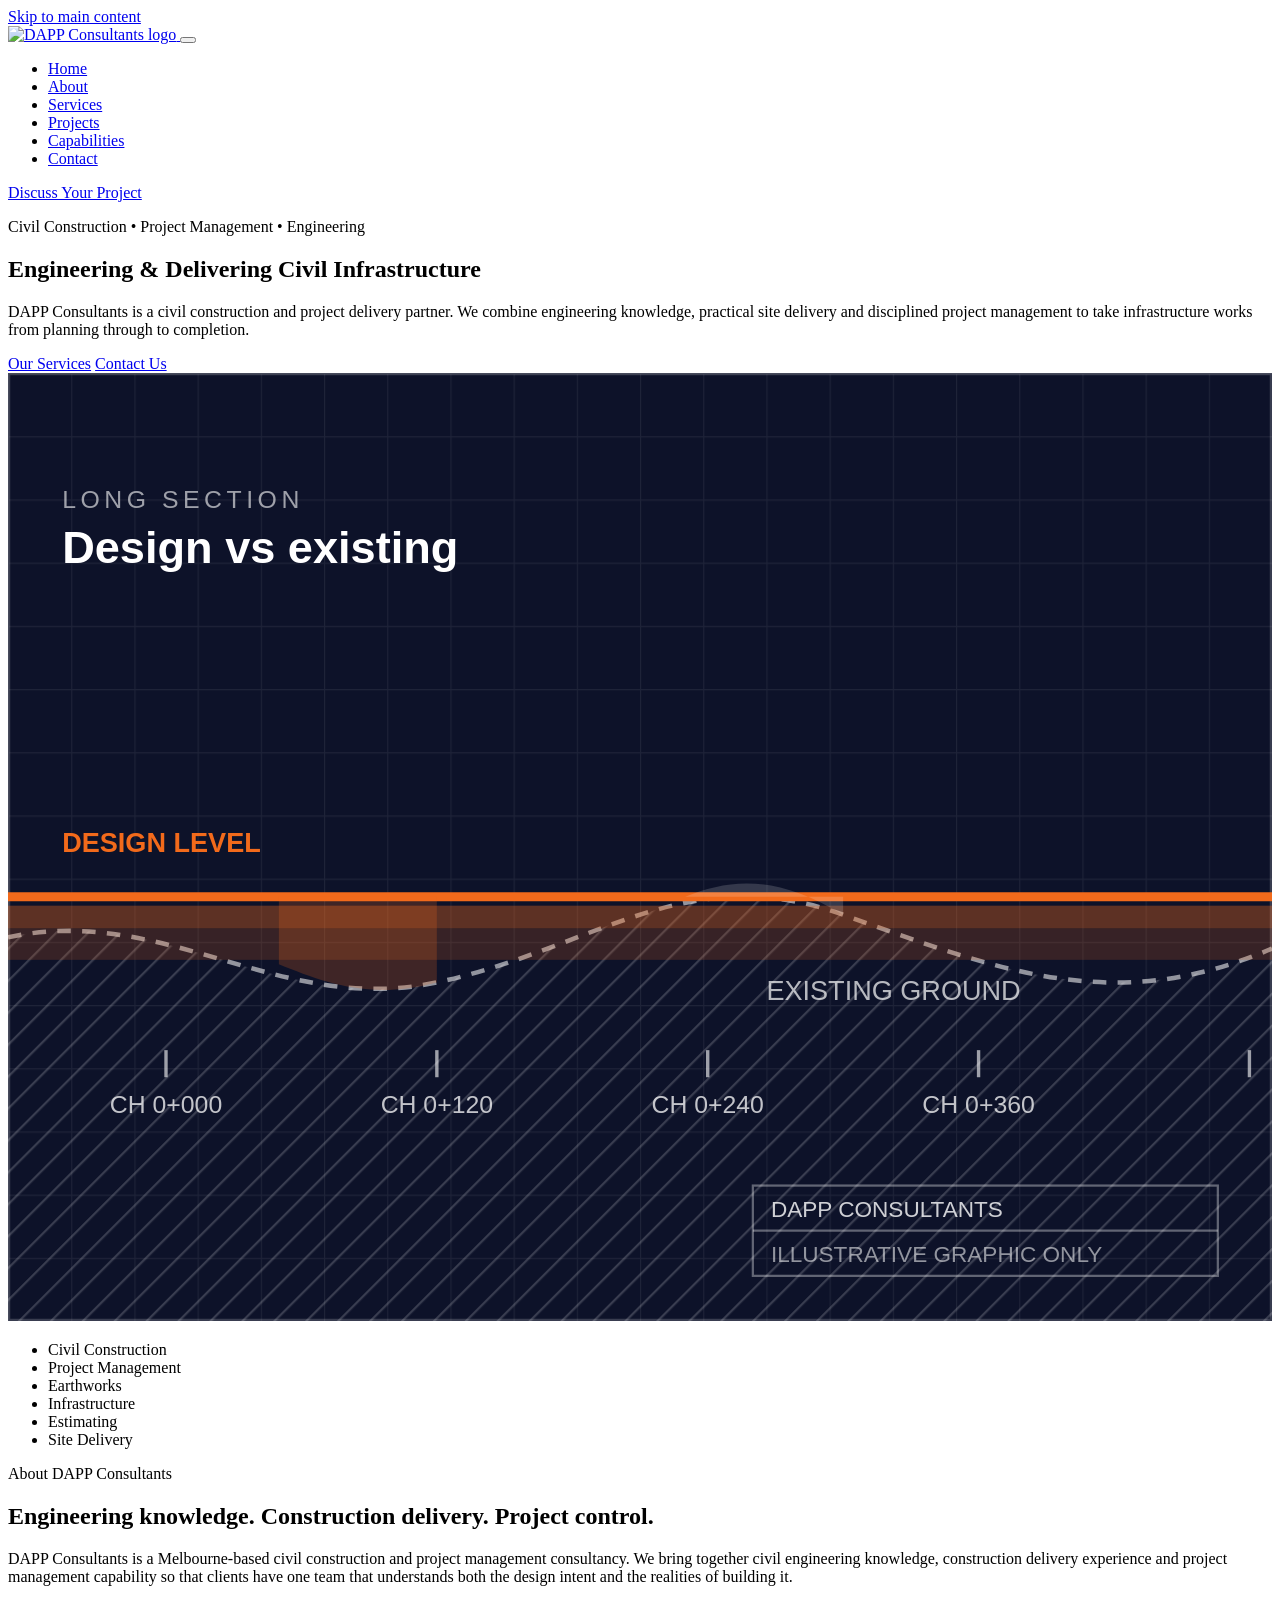
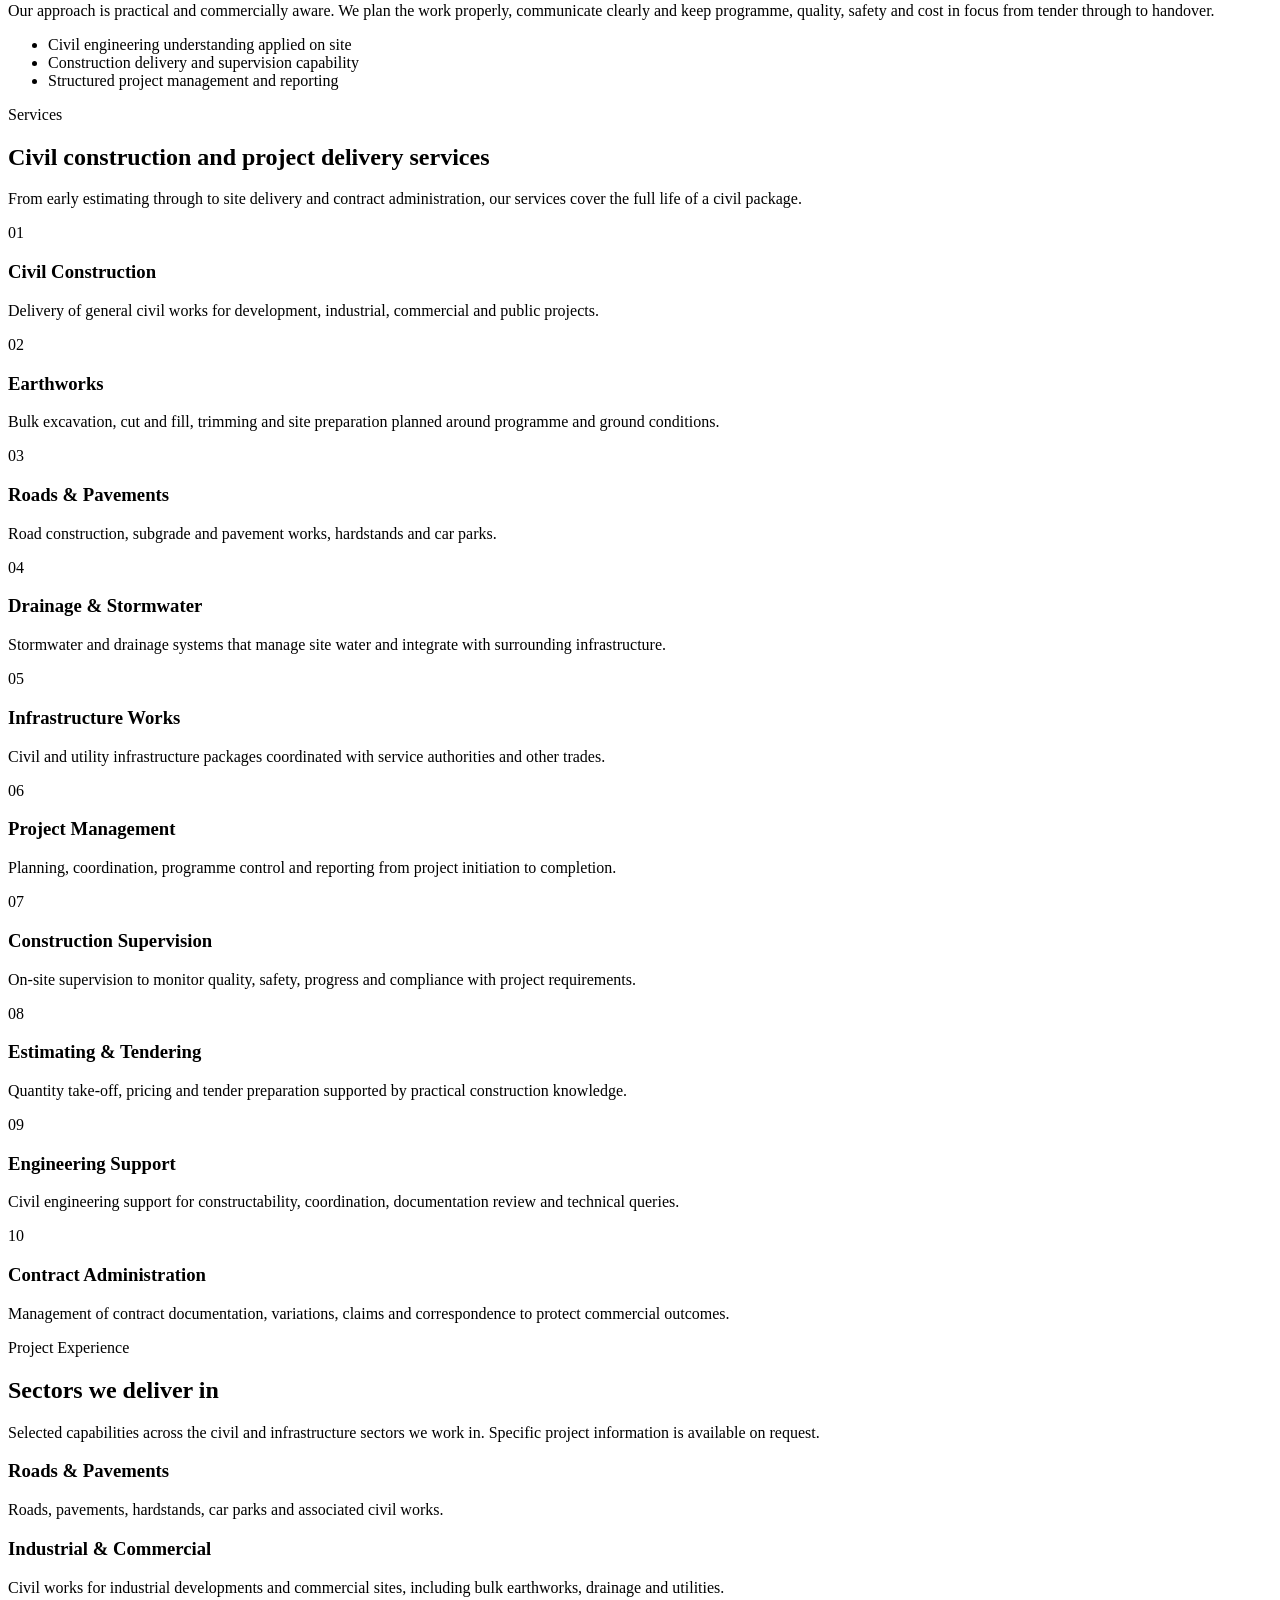
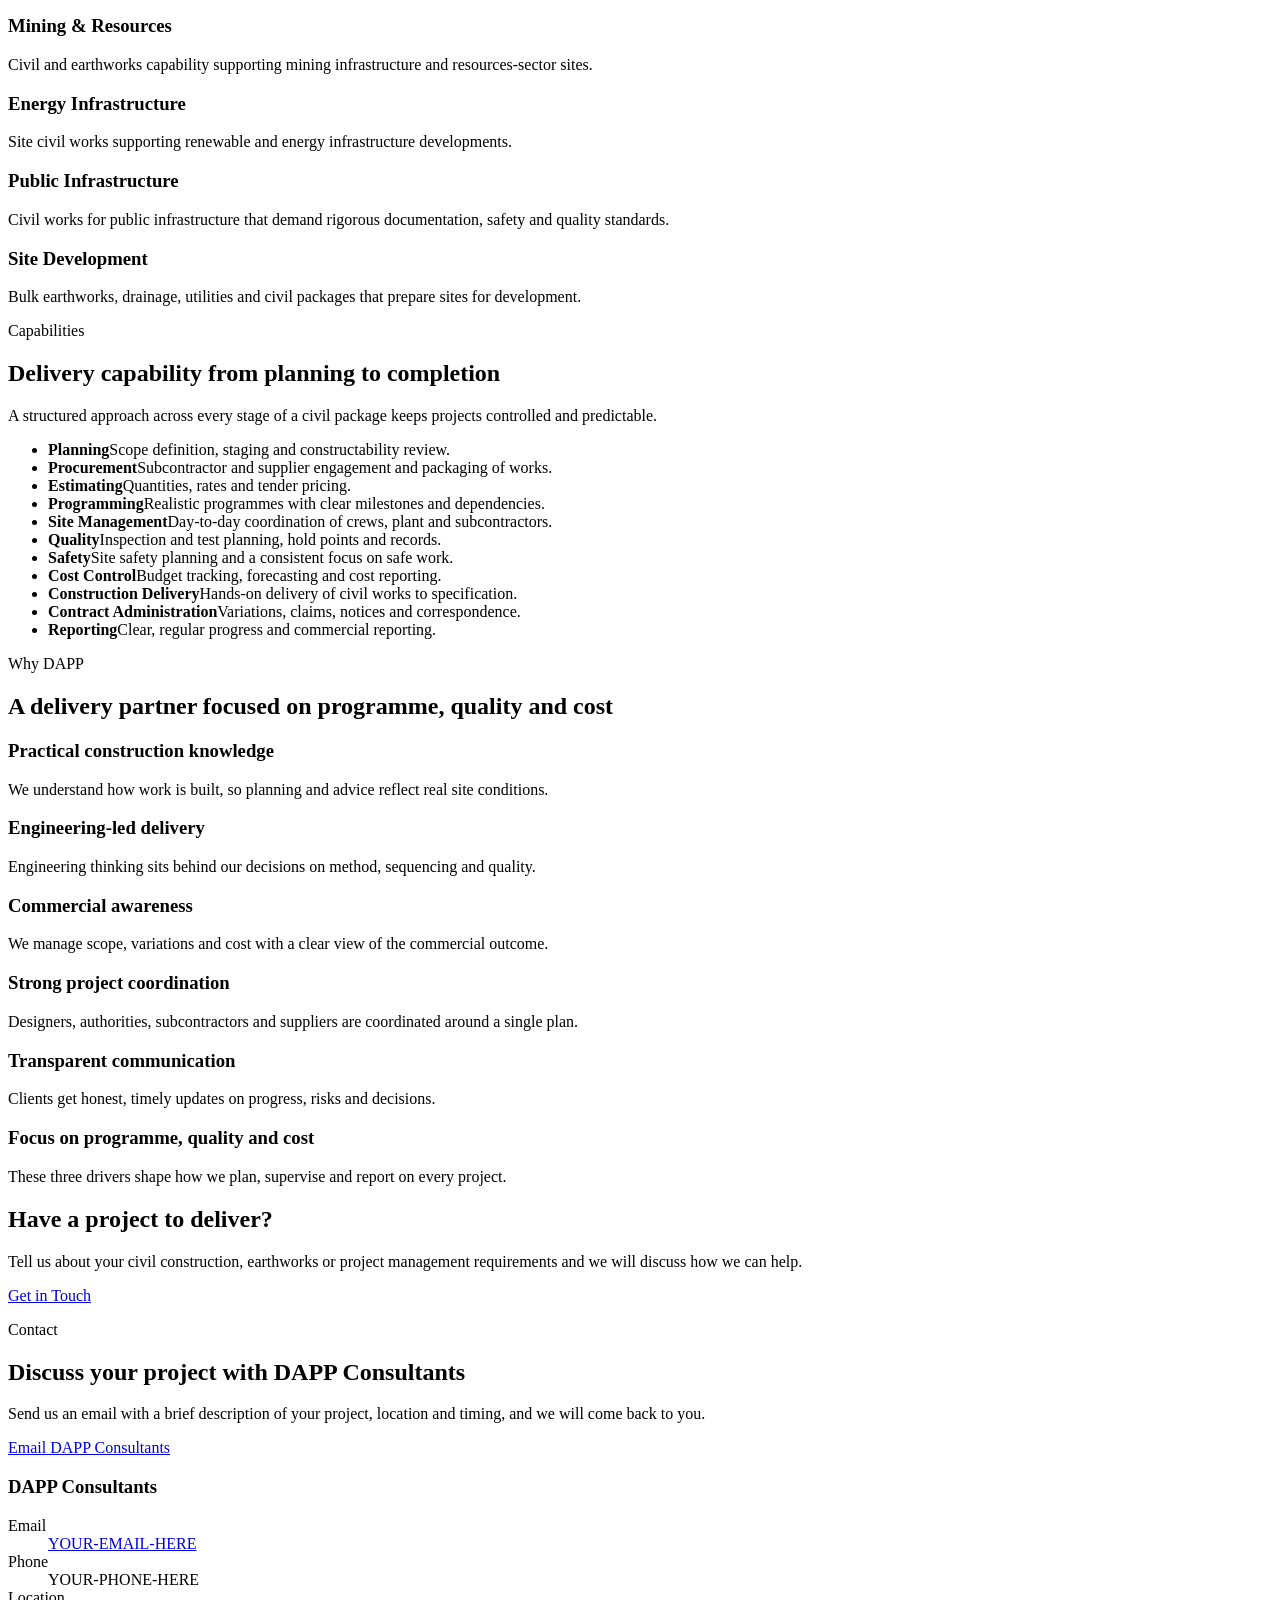
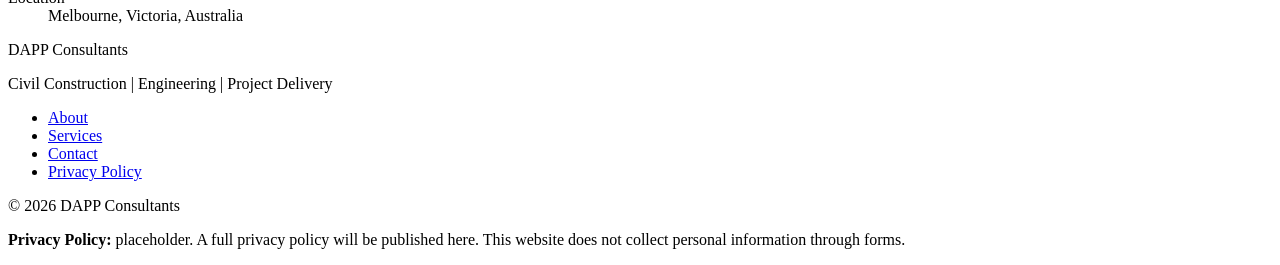
==== index.html @ e6c84103 "Add files via upload" ====
<!DOCTYPE html>
<html lang="en-AU">
<head>
  <meta charset="utf-8">
  <meta name="viewport" content="width=device-width, initial-scale=1">
  <title>DAPP Consultants | Civil Construction &amp; Project Management, Melbourne</title>
  <meta name="description" content="DAPP Consultants delivers civil construction, earthworks, roads, drainage, project management and engineering support for infrastructure and development projects from Melbourne, Victoria.">
  <meta name="theme-color" content="#121833">
  <link rel="canonical" href="https://dappconsultants.com.au/">

  <meta property="og:type" content="website">
  <meta property="og:site_name" content="DAPP Consultants">
  <meta property="og:title" content="DAPP Consultants | Engineering &amp; Delivering Civil Infrastructure">
  <meta property="og:description" content="Civil construction, project management and engineering services for infrastructure, industrial, commercial and resources projects.">
  <meta property="og:url" content="https://dappconsultants.com.au/">
  <meta property="og:image" content="https://dappconsultants.com.au/assets/dapp-logo.png">
  <meta property="og:locale" content="en_AU">
  <meta name="twitter:card" content="summary">

  <link rel="icon" type="image/png" href="./assets/dapp-logo.png">
  <link rel="stylesheet" href="./styles.css">
  <script src="./script.js" defer></script>
</head>
<body>
  <a class="skip-link" href="#main">Skip to main content</a>

  <header class="site-header" id="top">
    <div class="container header-inner">
      <a class="brand" href="#top" aria-label="DAPP Consultants home">
        <img src="./assets/dapp-logo.png" alt="DAPP Consultants logo" width="200" height="50">
      </a>

      <button class="nav-toggle" type="button" aria-expanded="false" aria-controls="site-nav" aria-label="Toggle navigation menu">
        <span class="bars" aria-hidden="true"></span>
      </button>

      <nav class="site-nav" id="site-nav" aria-label="Primary">
        <ul>
          <li><a href="#top">Home</a></li>
          <li><a href="#about">About</a></li>
          <li><a href="#services">Services</a></li>
          <li><a href="#projects">Projects</a></li>
          <li><a href="#capabilities">Capabilities</a></li>
          <li><a href="#contact">Contact</a></li>
        </ul>
        <a class="btn btn-primary btn-sm" href="#contact">Discuss Your Project</a>
      </nav>
    </div>
  </header>

  <main id="main">

    <!-- HERO -->
    <section class="hero" aria-labelledby="hero-title">
      <div class="hero-grid-bg" aria-hidden="true"></div>
      <div class="container hero-inner">
        <div class="hero-copy">
          <p class="eyebrow">Civil Construction &bull; Project Management &bull; Engineering</p>
          <h1 id="hero-title">Engineering &amp; Delivering <span class="accent">Civil Infrastructure</span></h1>
          <p class="lead">DAPP Consultants is a civil construction and project delivery partner. We combine engineering knowledge, practical site delivery and disciplined project management to take infrastructure works from planning through to completion.</p>
          <div class="btn-row">
            <a class="btn btn-primary" href="#services">Our Services</a>
            <a class="btn btn-outline" href="#contact">Contact Us</a>
          </div>
        </div>

        <div class="hero-visual">
          <svg viewBox="0 0 560 420" role="img" aria-labelledby="plan-title plan-desc" preserveAspectRatio="xMidYMid meet">
            <title id="plan-title">Civil engineering long-section drawing</title>
            <desc id="plan-desc">A stylised road long-section showing existing ground, a design level, pavement layers and chainage markers.</desc>
            <defs>
              <pattern id="grid" width="28" height="28" patternUnits="userSpaceOnUse">
                <path d="M28 0H0V28" fill="none" stroke="#ffffff" stroke-opacity="0.07" stroke-width="1"/>
              </pattern>
              <pattern id="hatch" width="10" height="10" patternUnits="userSpaceOnUse" patternTransform="rotate(45)">
                <line x1="0" y1="0" x2="0" y2="10" stroke="#ffffff" stroke-opacity="0.18" stroke-width="2"/>
              </pattern>
            </defs>
            <rect width="560" height="420" fill="#0d1229"/>
            <rect width="560" height="420" fill="url(#grid)"/>
            <rect x="0.5" y="0.5" width="559" height="419" fill="none" stroke="#ffffff" stroke-opacity="0.18"/>

            <!-- existing ground -->
            <path d="M0 250 C70 235 120 285 190 270 S300 215 370 240 S490 285 560 255 V420 H0 Z" fill="url(#hatch)"/>
            <path d="M0 250 C70 235 120 285 190 270 S300 215 370 240 S490 285 560 255" fill="none" stroke="#ffffff" stroke-opacity="0.55" stroke-width="2" stroke-dasharray="6 5"/>

            <!-- design level + pavement -->
            <path d="M0 232 L560 232" stroke="#f26a1b" stroke-width="4"/>
            <rect x="0" y="236" width="560" height="10" fill="#f26a1b" fill-opacity="0.35"/>
            <rect x="0" y="246" width="560" height="14" fill="#f26a1b" fill-opacity="0.18"/>

            <!-- fill / cut indicators -->
            <path d="M120 232 L190 232 L190 270 C160 278 140 270 120 262 Z" fill="#f26a1b" fill-opacity="0.22"/>
            <path d="M300 232 L370 232 L370 240 C340 222 320 224 300 232 Z" fill="#ffffff" fill-opacity="0.16"/>

            <!-- chainage -->
            <g stroke="#ffffff" stroke-opacity="0.6" stroke-width="1.5">
              <line x1="70" y1="300" x2="70" y2="312"/>
              <line x1="190" y1="300" x2="190" y2="312"/>
              <line x1="310" y1="300" x2="310" y2="312"/>
              <line x1="430" y1="300" x2="430" y2="312"/>
              <line x1="550" y1="300" x2="550" y2="312"/>
            </g>
            <g fill="#ffffff" fill-opacity="0.75" font-family="Arial, Helvetica, sans-serif" font-size="11" text-anchor="middle">
              <text x="70" y="328">CH 0+000</text>
              <text x="190" y="328">CH 0+120</text>
              <text x="310" y="328">CH 0+240</text>
              <text x="430" y="328">CH 0+360</text>
            </g>

            <!-- labels -->
            <g font-family="Arial, Helvetica, sans-serif" font-size="12" fill="#ffffff">
              <text x="24" y="60" font-size="11" fill-opacity="0.6" letter-spacing="2">LONG SECTION</text>
              <text x="24" y="84" font-size="20" font-weight="700">Design vs existing</text>
              <text x="24" y="212" fill="#f26a1b" font-weight="700">DESIGN LEVEL</text>
              <text x="336" y="278" fill-opacity="0.7">EXISTING GROUND</text>
            </g>

            <!-- title block -->
            <g transform="translate(330 360)">
              <rect width="206" height="40" fill="none" stroke="#ffffff" stroke-opacity="0.35"/>
              <line x1="0" y1="20" x2="206" y2="20" stroke="#ffffff" stroke-opacity="0.35"/>
              <text x="8" y="14" font-family="Arial, Helvetica, sans-serif" font-size="10" fill="#ffffff" fill-opacity="0.8">DAPP CONSULTANTS</text>
              <text x="8" y="34" font-family="Arial, Helvetica, sans-serif" font-size="10" fill="#ffffff" fill-opacity="0.55">ILLUSTRATIVE GRAPHIC ONLY</text>
            </g>
          </svg>
        </div>
      </div>
    </section>

    <!-- TRUST STRIP -->
    <section class="strip" aria-label="Core capabilities">
      <div class="container">
        <ul class="strip-list">
          <li>Civil Construction</li>
          <li>Project Management</li>
          <li>Earthworks</li>
          <li>Infrastructure</li>
          <li>Estimating</li>
          <li>Site Delivery</li>
        </ul>
      </div>
    </section>

    <!-- ABOUT -->
    <section class="section" id="about" aria-labelledby="about-title">
      <div class="container two-col">
        <div class="reveal">
          <p class="eyebrow dark">About DAPP Consultants</p>
          <h2 id="about-title">Engineering knowledge. Construction delivery. Project control.</h2>
        </div>
        <div class="reveal">
          <p>DAPP Consultants is a Melbourne-based civil construction and project management consultancy. We bring together civil engineering knowledge, construction delivery experience and project management capability so that clients have one team that understands both the design intent and the realities of building it.</p>
          <p>Our approach is practical and commercially aware. We plan the work properly, communicate clearly and keep programme, quality, safety and cost in focus from tender through to handover.</p>
          <ul class="tick-list">
            <li>Civil engineering understanding applied on site</li>
            <li>Construction delivery and supervision capability</li>
            <li>Structured project management and reporting</li>
          </ul>
        </div>
      </div>
    </section>

    <!-- SERVICES -->
    <section class="section section-light" id="services" aria-labelledby="services-title">
      <div class="container">
        <div class="section-head reveal">
          <p class="eyebrow dark">Services</p>
          <h2 id="services-title">Civil construction and project delivery services</h2>
          <p>From early estimating through to site delivery and contract administration, our services cover the full life of a civil package.</p>
        </div>

        <div class="card-grid">
          <article class="card reveal">
            <span class="card-num" aria-hidden="true">01</span>
            <h3>Civil Construction</h3>
            <p>Delivery of general civil works for development, industrial, commercial and public projects.</p>
          </article>
          <article class="card reveal">
            <span class="card-num" aria-hidden="true">02</span>
            <h3>Earthworks</h3>
            <p>Bulk excavation, cut and fill, trimming and site preparation planned around programme and ground conditions.</p>
          </article>
          <article class="card reveal">
            <span class="card-num" aria-hidden="true">03</span>
            <h3>Roads &amp; Pavements</h3>
            <p>Road construction, subgrade and pavement works, hardstands and car parks.</p>
          </article>
          <article class="card reveal">
            <span class="card-num" aria-hidden="true">04</span>
            <h3>Drainage &amp; Stormwater</h3>
            <p>Stormwater and drainage systems that manage site water and integrate with surrounding infrastructure.</p>
          </article>
          <article class="card reveal">
            <span class="card-num" aria-hidden="true">05</span>
            <h3>Infrastructure Works</h3>
            <p>Civil and utility infrastructure packages coordinated with service authorities and other trades.</p>
          </article>
          <article class="card reveal">
            <span class="card-num" aria-hidden="true">06</span>
            <h3>Project Management</h3>
            <p>Planning, coordination, programme control and reporting from project initiation to completion.</p>
          </article>
          <article class="card reveal">
            <span class="card-num" aria-hidden="true">07</span>
            <h3>Construction Supervision</h3>
            <p>On-site supervision to monitor quality, safety, progress and compliance with project requirements.</p>
          </article>
          <article class="card reveal">
            <span class="card-num" aria-hidden="true">08</span>
            <h3>Estimating &amp; Tendering</h3>
            <p>Quantity take-off, pricing and tender preparation supported by practical construction knowledge.</p>
          </article>
          <article class="card reveal">
            <span class="card-num" aria-hidden="true">09</span>
            <h3>Engineering Support</h3>
            <p>Civil engineering support for constructability, coordination, documentation review and technical queries.</p>
          </article>
          <article class="card reveal">
            <span class="card-num" aria-hidden="true">10</span>
            <h3>Contract Administration</h3>
            <p>Management of contract documentation, variations, claims and correspondence to protect commercial outcomes.</p>
          </article>
        </div>
      </div>
    </section>

    <!-- PROJECT EXPERIENCE -->
    <section class="section section-dark" id="projects" aria-labelledby="projects-title">
      <div class="container">
        <div class="section-head reveal">
          <p class="eyebrow">Project Experience</p>
          <h2 id="projects-title">Sectors we deliver in</h2>
          <p>Selected capabilities across the civil and infrastructure sectors we work in. Specific project information is available on request.</p>
        </div>

        <div class="sector-grid">
          <article class="sector reveal">
            <h3>Roads &amp; Pavements</h3>
            <p>Roads, pavements, hardstands, car parks and associated civil works.</p>
          </article>
          <article class="sector reveal">
            <h3>Industrial &amp; Commercial</h3>
            <p>Civil works for industrial developments and commercial sites, including bulk earthworks, drainage and utilities.</p>
          </article>
          <article class="sector reveal">
            <h3>Mining &amp; Resources</h3>
            <p>Civil and earthworks capability supporting mining infrastructure and resources-sector sites.</p>
          </article>
          <article class="sector reveal">
            <h3>Energy Infrastructure</h3>
            <p>Site civil works supporting renewable and energy infrastructure developments.</p>
          </article>
          <article class="sector reveal">
            <h3>Public Infrastructure</h3>
            <p>Civil works for public infrastructure that demand rigorous documentation, safety and quality standards.</p>
          </article>
          <article class="sector reveal">
            <h3>Site Development</h3>
            <p>Bulk earthworks, drainage, utilities and civil packages that prepare sites for development.</p>
          </article>
        </div>
      </div>
    </section>

    <!-- CAPABILITIES -->
    <section class="section" id="capabilities" aria-labelledby="capabilities-title">
      <div class="container">
        <div class="section-head reveal">
          <p class="eyebrow dark">Capabilities</p>
          <h2 id="capabilities-title">Delivery capability from planning to completion</h2>
          <p>A structured approach across every stage of a civil package keeps projects controlled and predictable.</p>
        </div>

        <ul class="cap-grid">
          <li class="reveal"><strong>Planning</strong><span>Scope definition, staging and constructability review.</span></li>
          <li class="reveal"><strong>Procurement</strong><span>Subcontractor and supplier engagement and packaging of works.</span></li>
          <li class="reveal"><strong>Estimating</strong><span>Quantities, rates and tender pricing.</span></li>
          <li class="reveal"><strong>Programming</strong><span>Realistic programmes with clear milestones and dependencies.</span></li>
          <li class="reveal"><strong>Site Management</strong><span>Day-to-day coordination of crews, plant and subcontractors.</span></li>
          <li class="reveal"><strong>Quality</strong><span>Inspection and test planning, hold points and records.</span></li>
          <li class="reveal"><strong>Safety</strong><span>Site safety planning and a consistent focus on safe work.</span></li>
          <li class="reveal"><strong>Cost Control</strong><span>Budget tracking, forecasting and cost reporting.</span></li>
          <li class="reveal"><strong>Construction Delivery</strong><span>Hands-on delivery of civil works to specification.</span></li>
          <li class="reveal"><strong>Contract Administration</strong><span>Variations, claims, notices and correspondence.</span></li>
          <li class="reveal"><strong>Reporting</strong><span>Clear, regular progress and commercial reporting.</span></li>
        </ul>
      </div>
    </section>

    <!-- WHY DAPP -->
    <section class="section section-light" id="why" aria-labelledby="why-title">
      <div class="container">
        <div class="section-head reveal">
          <p class="eyebrow dark">Why DAPP</p>
          <h2 id="why-title">A delivery partner focused on programme, quality and cost</h2>
        </div>

        <div class="why-grid">
          <div class="why reveal">
            <h3>Practical construction knowledge</h3>
            <p>We understand how work is built, so planning and advice reflect real site conditions.</p>
          </div>
          <div class="why reveal">
            <h3>Engineering-led delivery</h3>
            <p>Engineering thinking sits behind our decisions on method, sequencing and quality.</p>
          </div>
          <div class="why reveal">
            <h3>Commercial awareness</h3>
            <p>We manage scope, variations and cost with a clear view of the commercial outcome.</p>
          </div>
          <div class="why reveal">
            <h3>Strong project coordination</h3>
            <p>Designers, authorities, subcontractors and suppliers are coordinated around a single plan.</p>
          </div>
          <div class="why reveal">
            <h3>Transparent communication</h3>
            <p>Clients get honest, timely updates on progress, risks and decisions.</p>
          </div>
          <div class="why reveal">
            <h3>Focus on programme, quality and cost</h3>
            <p>These three drivers shape how we plan, supervise and report on every project.</p>
          </div>
        </div>
      </div>
    </section>

    <!-- CTA -->
    <section class="cta" aria-labelledby="cta-title">
      <div class="container cta-inner">
        <div>
          <h2 id="cta-title">Have a project to deliver?</h2>
          <p>Tell us about your civil construction, earthworks or project management requirements and we will discuss how we can help.</p>
        </div>
        <a class="btn btn-dark" href="#contact">Get in Touch</a>
      </div>
    </section>

    <!-- CONTACT -->
    <section class="section" id="contact" aria-labelledby="contact-title">
      <div class="container two-col">
        <div class="reveal">
          <p class="eyebrow dark">Contact</p>
          <h2 id="contact-title">Discuss your project with DAPP Consultants</h2>
          <p>Send us an email with a brief description of your project, location and timing, and we will come back to you.</p>
          <a class="btn btn-primary" href="mailto:YOUR-EMAIL-HERE">Email DAPP Consultants</a>
        </div>

        <div class="contact-card reveal">
          <h3>DAPP Consultants</h3>
          <dl>
            <div>
              <dt>Email</dt>
              <dd><a href="mailto:YOUR-EMAIL-HERE">YOUR-EMAIL-HERE</a></dd>
            </div>
            <div>
              <dt>Phone</dt>
              <dd>YOUR-PHONE-HERE</dd>
            </div>
            <div>
              <dt>Location</dt>
              <dd>Melbourne, Victoria, Australia</dd>
            </div>
          </dl>
        </div>
      </div>
    </section>
  </main>

  <!-- FOOTER -->
  <footer class="site-footer">
    <div class="container footer-inner">
      <div>
        <p class="footer-name">DAPP Consultants</p>
        <p class="footer-tag">Civil Construction | Engineering | Project Delivery</p>
      </div>
      <ul class="footer-links">
        <li><a href="#about">About</a></li>
        <li><a href="#services">Services</a></li>
        <li><a href="#contact">Contact</a></li>
        <li><a href="#privacy">Privacy Policy</a></li>
      </ul>
    </div>
    <div class="container footer-base">
      <p>&copy; 2026 DAPP Consultants</p>
      <p id="privacy" class="privacy-note"><strong>Privacy Policy:</strong> placeholder. A full privacy policy will be published here. This website does not collect personal information through forms.</p>
    </div>
  </footer>
</body>
</html>
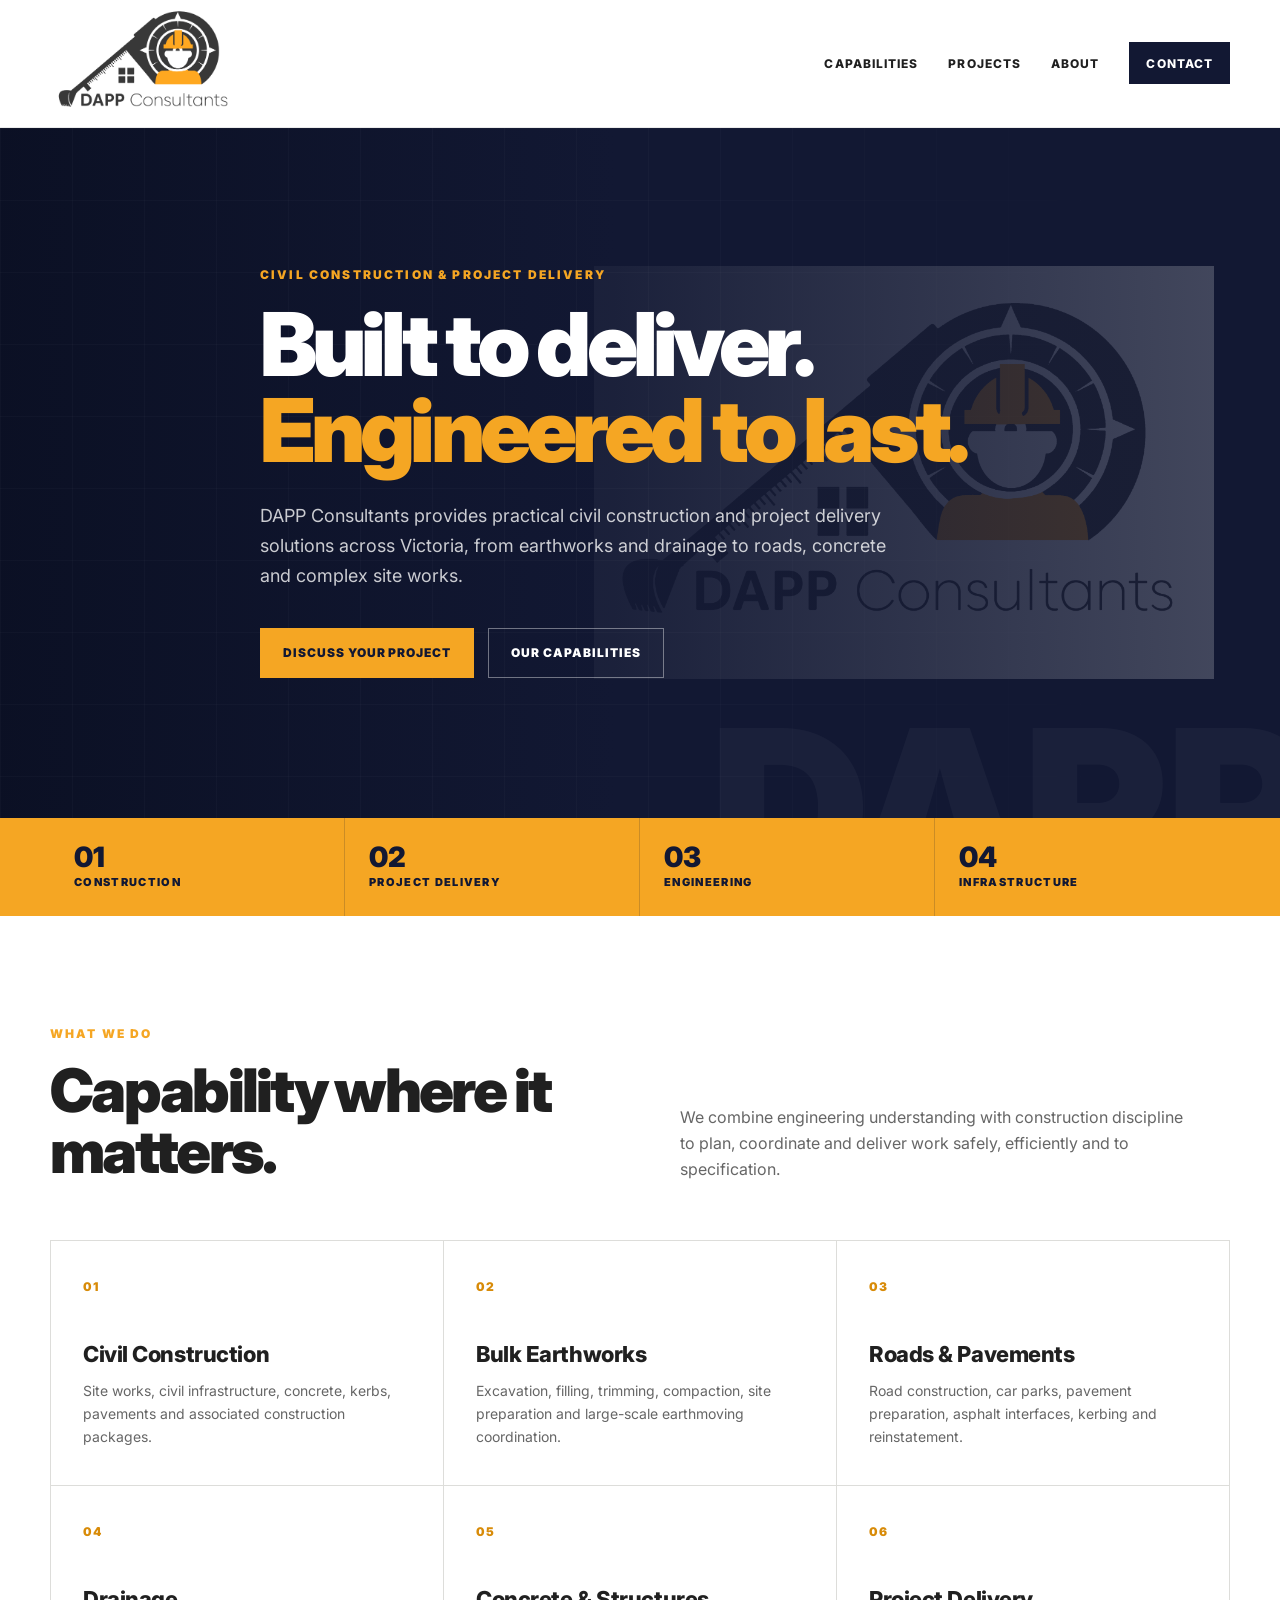
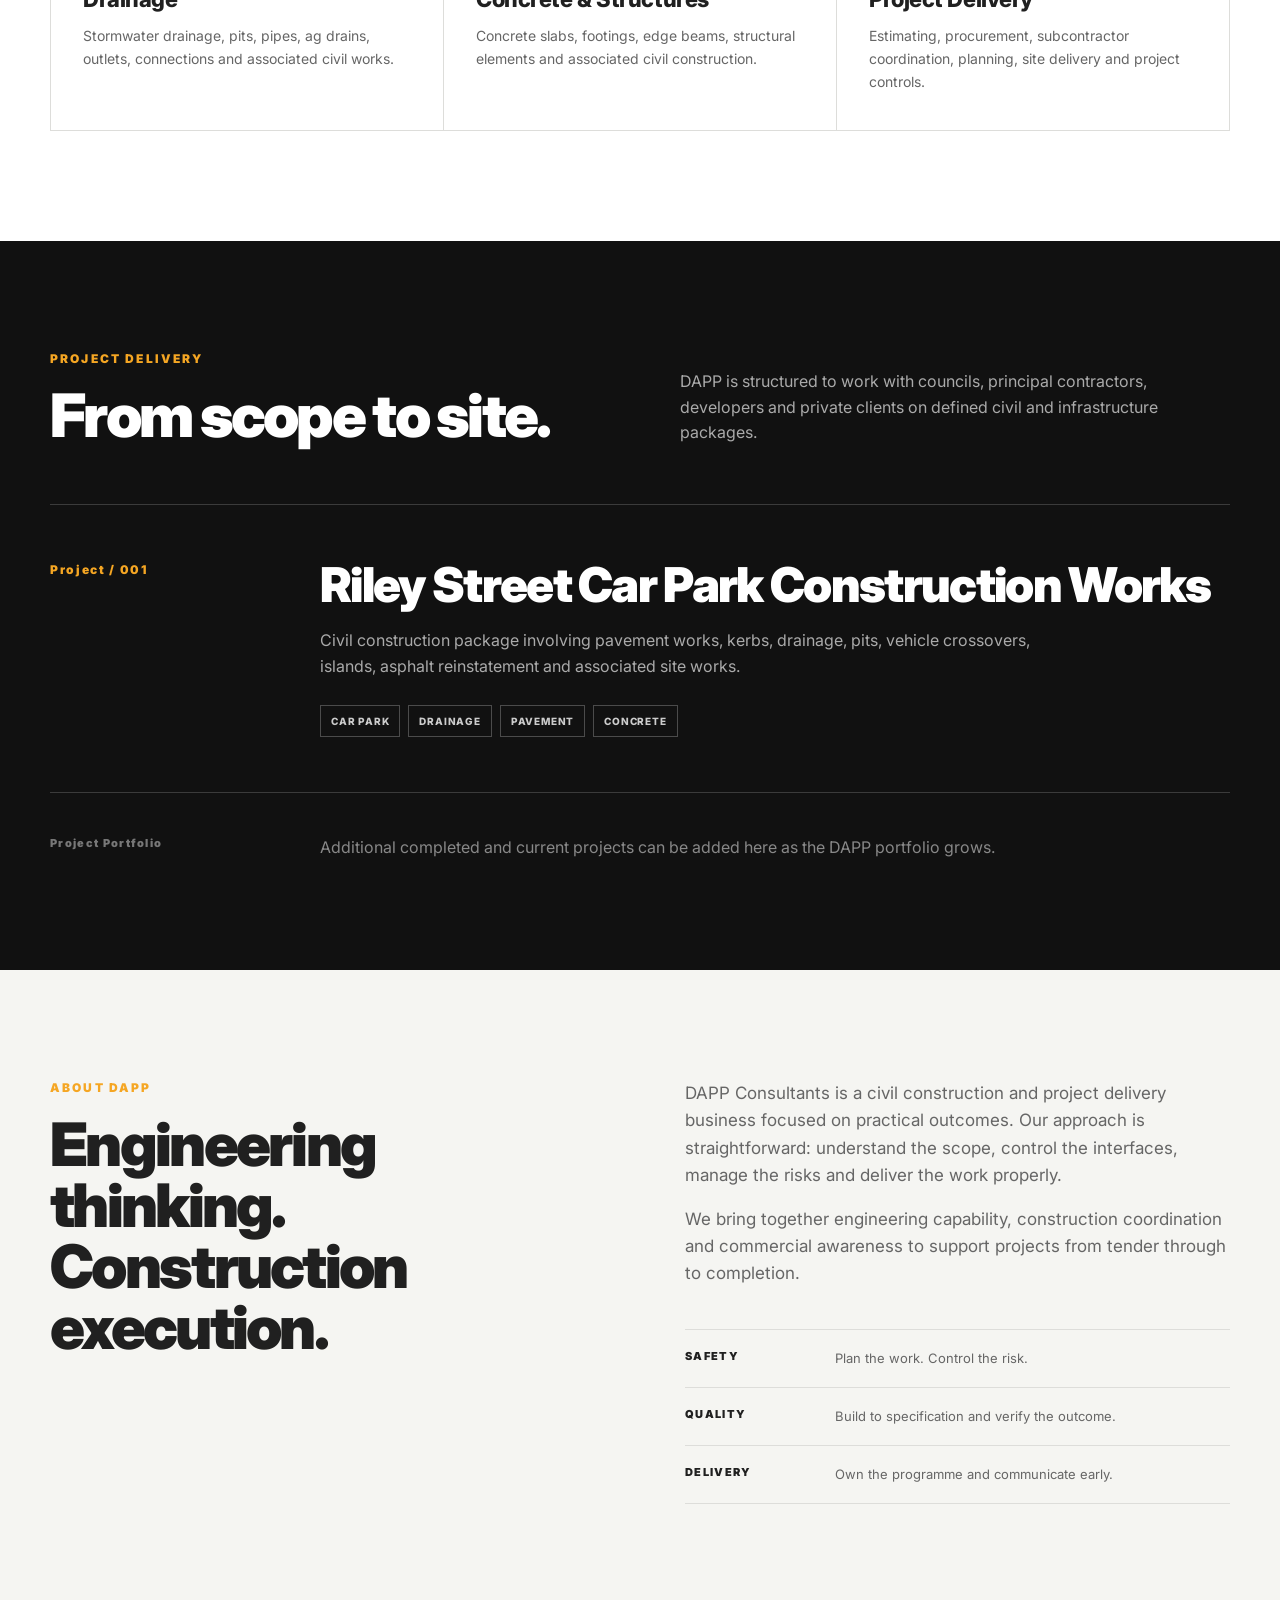
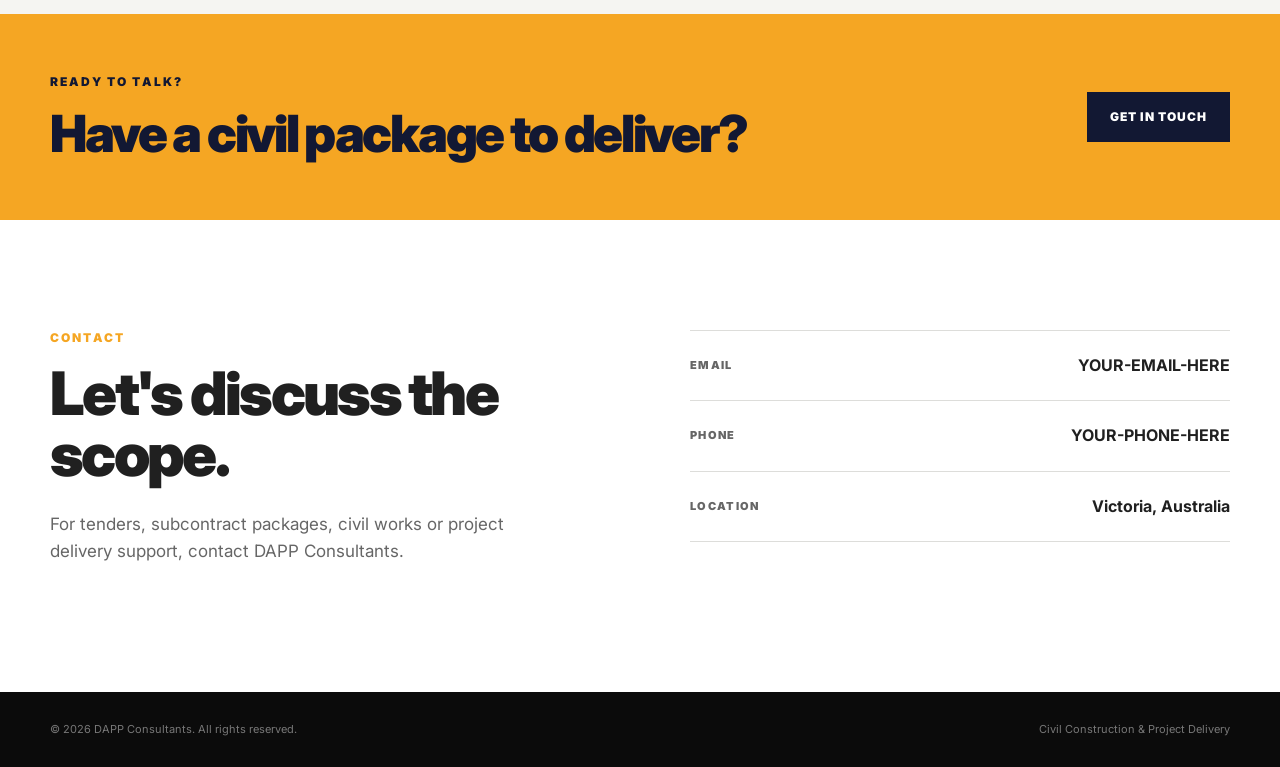
==== commit fe5db708: "Update index.html" ====
--- a/index.html
+++ b/index.html
@@ -1,390 +1,616 @@
-<!DOCTYPE html>
+<!doctype html>
 <html lang="en-AU">
 <head>
   <meta charset="utf-8">
-  <meta name="viewport" content="width=device-width, initial-scale=1">
-  <title>DAPP Consultants | Civil Construction &amp; Project Management, Melbourne</title>
-  <meta name="description" content="DAPP Consultants delivers civil construction, earthworks, roads, drainage, project management and engineering support for infrastructure and development projects from Melbourne, Victoria.">
-  <meta name="theme-color" content="#121833">
-  <link rel="canonical" href="https://dappconsultants.com.au/">
-
-  <meta property="og:type" content="website">
-  <meta property="og:site_name" content="DAPP Consultants">
-  <meta property="og:title" content="DAPP Consultants | Engineering &amp; Delivering Civil Infrastructure">
-  <meta property="og:description" content="Civil construction, project management and engineering services for infrastructure, industrial, commercial and resources projects.">
-  <meta property="og:url" content="https://dappconsultants.com.au/">
-  <meta property="og:image" content="https://dappconsultants.com.au/assets/dapp-logo.png">
-  <meta property="og:locale" content="en_AU">
-  <meta name="twitter:card" content="summary">
-
-  <link rel="icon" type="image/png" href="./assets/dapp-logo.png">
-  <link rel="stylesheet" href="./styles.css">
-  <script src="./script.js" defer></script>
+
+  <meta
+    name="viewport"
+    content="width=device-width, initial-scale=1"
+  >
+
+  <title>DAPP Consultants | Civil Construction & Project Delivery</title>
+
+  <meta
+    name="description"
+    content="DAPP Consultants delivers civil construction, earthworks, drainage, roads, concrete and project delivery services across Victoria."
+  >
+
+  <meta
+    name="theme-color"
+    content="#121833"
+  >
+
+  <meta
+    property="og:title"
+    content="DAPP Consultants | Civil Construction & Project Delivery"
+  >
+
+  <meta
+    property="og:description"
+    content="Civil construction, earthworks and project delivery across Victoria."
+  >
+
+  <meta
+    property="og:type"
+    content="website"
+  >
+
+  <meta
+    property="og:url"
+    content="https://dappconsultants.com.au/"
+  >
+
+  <link
+    rel="icon"
+    type="image/png"
+    href="./assets/dapp-logo.png"
+  >
+
+  <link
+    rel="stylesheet"
+    href="./styles.css"
+  >
 </head>
-<body>
-  <a class="skip-link" href="#main">Skip to main content</a>
-
-  <header class="site-header" id="top">
-    <div class="container header-inner">
-      <a class="brand" href="#top" aria-label="DAPP Consultants home">
-        <img src="./assets/dapp-logo.png" alt="DAPP Consultants logo" width="200" height="50">
+
+<body id="top">
+
+  <!-- =====================================================
+       HEADER
+       ===================================================== -->
+
+  <header class="site-header">
+
+    <div class="container nav-wrap">
+
+      <a
+        class="brand"
+        href="#top"
+        aria-label="DAPP Consultants home"
+      >
+        <img
+          src="./assets/dapp-logo.png"
+          alt="DAPP Consultants"
+        >
       </a>
 
-      <button class="nav-toggle" type="button" aria-expanded="false" aria-controls="site-nav" aria-label="Toggle navigation menu">
-        <span class="bars" aria-hidden="true"></span>
+      <button
+        class="menu-toggle"
+        type="button"
+        aria-label="Open navigation"
+        aria-expanded="false"
+        aria-controls="main-navigation"
+      >
+        ☰
       </button>
 
-      <nav class="site-nav" id="site-nav" aria-label="Primary">
-        <ul>
-          <li><a href="#top">Home</a></li>
-          <li><a href="#about">About</a></li>
-          <li><a href="#services">Services</a></li>
-          <li><a href="#projects">Projects</a></li>
-          <li><a href="#capabilities">Capabilities</a></li>
-          <li><a href="#contact">Contact</a></li>
-        </ul>
-        <a class="btn btn-primary btn-sm" href="#contact">Discuss Your Project</a>
+      <nav
+        id="main-navigation"
+        class="nav"
+        aria-label="Main navigation"
+      >
+        <a href="#capabilities">Capabilities</a>
+        <a href="#projects">Projects</a>
+        <a href="#about">About</a>
+        <a
+          href="#contact"
+          class="nav-cta"
+        >
+          Contact
+        </a>
       </nav>
+
     </div>
+
   </header>
 
-  <main id="main">
+
+  <!-- =====================================================
+       MAIN
+       ===================================================== -->
+
+  <main>
 
     <!-- HERO -->
-    <section class="hero" aria-labelledby="hero-title">
-      <div class="hero-grid-bg" aria-hidden="true"></div>
-      <div class="container hero-inner">
-        <div class="hero-copy">
-          <p class="eyebrow">Civil Construction &bull; Project Management &bull; Engineering</p>
-          <h1 id="hero-title">Engineering &amp; Delivering <span class="accent">Civil Infrastructure</span></h1>
-          <p class="lead">DAPP Consultants is a civil construction and project delivery partner. We combine engineering knowledge, practical site delivery and disciplined project management to take infrastructure works from planning through to completion.</p>
-          <div class="btn-row">
-            <a class="btn btn-primary" href="#services">Our Services</a>
-            <a class="btn btn-outline" href="#contact">Contact Us</a>
-          </div>
-        </div>
-
-        <div class="hero-visual">
-          <svg viewBox="0 0 560 420" role="img" aria-labelledby="plan-title plan-desc" preserveAspectRatio="xMidYMid meet">
-            <title id="plan-title">Civil engineering long-section drawing</title>
-            <desc id="plan-desc">A stylised road long-section showing existing ground, a design level, pavement layers and chainage markers.</desc>
-            <defs>
-              <pattern id="grid" width="28" height="28" patternUnits="userSpaceOnUse">
-                <path d="M28 0H0V28" fill="none" stroke="#ffffff" stroke-opacity="0.07" stroke-width="1"/>
-              </pattern>
-              <pattern id="hatch" width="10" height="10" patternUnits="userSpaceOnUse" patternTransform="rotate(45)">
-                <line x1="0" y1="0" x2="0" y2="10" stroke="#ffffff" stroke-opacity="0.18" stroke-width="2"/>
-              </pattern>
-            </defs>
-            <rect width="560" height="420" fill="#0d1229"/>
-            <rect width="560" height="420" fill="url(#grid)"/>
-            <rect x="0.5" y="0.5" width="559" height="419" fill="none" stroke="#ffffff" stroke-opacity="0.18"/>
-
-            <!-- existing ground -->
-            <path d="M0 250 C70 235 120 285 190 270 S300 215 370 240 S490 285 560 255 V420 H0 Z" fill="url(#hatch)"/>
-            <path d="M0 250 C70 235 120 285 190 270 S300 215 370 240 S490 285 560 255" fill="none" stroke="#ffffff" stroke-opacity="0.55" stroke-width="2" stroke-dasharray="6 5"/>
-
-            <!-- design level + pavement -->
-            <path d="M0 232 L560 232" stroke="#f26a1b" stroke-width="4"/>
-            <rect x="0" y="236" width="560" height="10" fill="#f26a1b" fill-opacity="0.35"/>
-            <rect x="0" y="246" width="560" height="14" fill="#f26a1b" fill-opacity="0.18"/>
-
-            <!-- fill / cut indicators -->
-            <path d="M120 232 L190 232 L190 270 C160 278 140 270 120 262 Z" fill="#f26a1b" fill-opacity="0.22"/>
-            <path d="M300 232 L370 232 L370 240 C340 222 320 224 300 232 Z" fill="#ffffff" fill-opacity="0.16"/>
-
-            <!-- chainage -->
-            <g stroke="#ffffff" stroke-opacity="0.6" stroke-width="1.5">
-              <line x1="70" y1="300" x2="70" y2="312"/>
-              <line x1="190" y1="300" x2="190" y2="312"/>
-              <line x1="310" y1="300" x2="310" y2="312"/>
-              <line x1="430" y1="300" x2="430" y2="312"/>
-              <line x1="550" y1="300" x2="550" y2="312"/>
-            </g>
-            <g fill="#ffffff" fill-opacity="0.75" font-family="Arial, Helvetica, sans-serif" font-size="11" text-anchor="middle">
-              <text x="70" y="328">CH 0+000</text>
-              <text x="190" y="328">CH 0+120</text>
-              <text x="310" y="328">CH 0+240</text>
-              <text x="430" y="328">CH 0+360</text>
-            </g>
-
-            <!-- labels -->
-            <g font-family="Arial, Helvetica, sans-serif" font-size="12" fill="#ffffff">
-              <text x="24" y="60" font-size="11" fill-opacity="0.6" letter-spacing="2">LONG SECTION</text>
-              <text x="24" y="84" font-size="20" font-weight="700">Design vs existing</text>
-              <text x="24" y="212" fill="#f26a1b" font-weight="700">DESIGN LEVEL</text>
-              <text x="336" y="278" fill-opacity="0.7">EXISTING GROUND</text>
-            </g>
-
-            <!-- title block -->
-            <g transform="translate(330 360)">
-              <rect width="206" height="40" fill="none" stroke="#ffffff" stroke-opacity="0.35"/>
-              <line x1="0" y1="20" x2="206" y2="20" stroke="#ffffff" stroke-opacity="0.35"/>
-              <text x="8" y="14" font-family="Arial, Helvetica, sans-serif" font-size="10" fill="#ffffff" fill-opacity="0.8">DAPP CONSULTANTS</text>
-              <text x="8" y="34" font-family="Arial, Helvetica, sans-serif" font-size="10" fill="#ffffff" fill-opacity="0.55">ILLUSTRATIVE GRAPHIC ONLY</text>
-            </g>
-          </svg>
-        </div>
-      </div>
+
+    <section class="hero">
+
+      <div
+        class="hero-grid"
+        aria-hidden="true"
+      ></div>
+
+      <div class="container hero-content">
+
+        <div class="eyebrow">
+          Civil Construction & Project Delivery
+        </div>
+
+        <h1>
+          Built to deliver.<br>
+          <span>Engineered to last.</span>
+        </h1>
+
+        <p class="hero-copy">
+          DAPP Consultants provides practical civil construction
+          and project delivery solutions across Victoria, from
+          earthworks and drainage to roads, concrete and complex
+          site works.
+        </p>
+
+        <div class="hero-actions">
+
+          <a
+            class="button button-primary"
+            href="#contact"
+          >
+            Discuss your project
+          </a>
+
+          <a
+            class="button button-secondary"
+            href="#capabilities"
+          >
+            Our capabilities
+          </a>
+
+        </div>
+
+      </div>
+
+      <div
+        class="hero-mark"
+        aria-hidden="true"
+      >
+        DAPP
+      </div>
+
     </section>
 
-    <!-- TRUST STRIP -->
-    <section class="strip" aria-label="Core capabilities">
+
+    <!-- STATS -->
+
+    <section class="stats">
+
+      <div class="container stats-grid">
+
+        <div>
+          <strong>01</strong>
+          <span>Construction</span>
+        </div>
+
+        <div>
+          <strong>02</strong>
+          <span>Project Delivery</span>
+        </div>
+
+        <div>
+          <strong>03</strong>
+          <span>Engineering</span>
+        </div>
+
+        <div>
+          <strong>04</strong>
+          <span>Infrastructure</span>
+        </div>
+
+      </div>
+
+    </section>
+
+
+    <!-- CAPABILITIES -->
+
+    <section
+      id="capabilities"
+      class="section"
+    >
+
       <div class="container">
-        <ul class="strip-list">
-          <li>Civil Construction</li>
-          <li>Project Management</li>
-          <li>Earthworks</li>
-          <li>Infrastructure</li>
-          <li>Estimating</li>
-          <li>Site Delivery</li>
-        </ul>
-      </div>
+
+        <div class="section-intro">
+
+          <div>
+
+            <div class="eyebrow">
+              What we do
+            </div>
+
+            <h2>
+              Capability where it matters.
+            </h2>
+
+          </div>
+
+          <p>
+            We combine engineering understanding with construction
+            discipline to plan, coordinate and deliver work safely,
+            efficiently and to specification.
+          </p>
+
+        </div>
+
+
+        <div class="capability-grid">
+
+          <article class="capability-card">
+
+            <span class="number">01</span>
+
+            <h3>
+              Civil Construction
+            </h3>
+
+            <p>
+              Site works, civil infrastructure, concrete, kerbs,
+              pavements and associated construction packages.
+            </p>
+
+          </article>
+
+
+          <article class="capability-card">
+
+            <span class="number">02</span>
+
+            <h3>
+              Bulk Earthworks
+            </h3>
+
+            <p>
+              Excavation, filling, trimming, compaction,
+              site preparation and large-scale earthmoving
+              coordination.
+            </p>
+
+          </article>
+
+
+          <article class="capability-card">
+
+            <span class="number">03</span>
+
+            <h3>
+              Roads & Pavements
+            </h3>
+
+            <p>
+              Road construction, car parks, pavement preparation,
+              asphalt interfaces, kerbing and reinstatement.
+            </p>
+
+          </article>
+
+
+          <article class="capability-card">
+
+            <span class="number">04</span>
+
+            <h3>
+              Drainage
+            </h3>
+
+            <p>
+              Stormwater drainage, pits, pipes, ag drains,
+              outlets, connections and associated civil works.
+            </p>
+
+          </article>
+
+
+          <article class="capability-card">
+
+            <span class="number">05</span>
+
+            <h3>
+              Concrete & Structures
+            </h3>
+
+            <p>
+              Concrete slabs, footings, edge beams, structural
+              elements and associated civil construction.
+            </p>
+
+          </article>
+
+
+          <article class="capability-card">
+
+            <span class="number">06</span>
+
+            <h3>
+              Project Delivery
+            </h3>
+
+            <p>
+              Estimating, procurement, subcontractor coordination,
+              planning, site delivery and project controls.
+            </p>
+
+          </article>
+
+        </div>
+
+      </div>
+
     </section>
 
+
+    <!-- PROJECTS -->
+
+    <section
+      id="projects"
+      class="section section-dark"
+    >
+
+      <div class="container">
+
+        <div class="section-intro light">
+
+          <div>
+
+            <div class="eyebrow">
+              Project Delivery
+            </div>
+
+            <h2>
+              From scope to site.
+            </h2>
+
+          </div>
+
+          <p>
+            DAPP is structured to work with councils, principal
+            contractors, developers and private clients on defined
+            civil and infrastructure packages.
+          </p>
+
+        </div>
+
+
+        <div class="project-feature">
+
+          <div class="project-index">
+            Project / 001
+          </div>
+
+          <div>
+
+            <h3>
+              Riley Street Car Park Construction Works
+            </h3>
+
+            <p>
+              Civil construction package involving pavement works,
+              kerbs, drainage, pits, vehicle crossovers, islands,
+              asphalt reinstatement and associated site works.
+            </p>
+
+            <div class="tag-row">
+
+              <span>Car Park</span>
+              <span>Drainage</span>
+              <span>Pavement</span>
+              <span>Concrete</span>
+
+            </div>
+
+          </div>
+
+        </div>
+
+
+        <div class="project-note">
+
+          <span>
+            Project Portfolio
+          </span>
+
+          <p>
+            Additional completed and current projects can be added
+            here as the DAPP portfolio grows.
+          </p>
+
+        </div>
+
+      </div>
+
+    </section>
+
+
     <!-- ABOUT -->
-    <section class="section" id="about" aria-labelledby="about-title">
-      <div class="container two-col">
-        <div class="reveal">
-          <p class="eyebrow dark">About DAPP Consultants</p>
-          <h2 id="about-title">Engineering knowledge. Construction delivery. Project control.</h2>
-        </div>
-        <div class="reveal">
-          <p>DAPP Consultants is a Melbourne-based civil construction and project management consultancy. We bring together civil engineering knowledge, construction delivery experience and project management capability so that clients have one team that understands both the design intent and the realities of building it.</p>
-          <p>Our approach is practical and commercially aware. We plan the work properly, communicate clearly and keep programme, quality, safety and cost in focus from tender through to handover.</p>
-          <ul class="tick-list">
-            <li>Civil engineering understanding applied on site</li>
-            <li>Construction delivery and supervision capability</li>
-            <li>Structured project management and reporting</li>
-          </ul>
-        </div>
-      </div>
+
+    <section
+      id="about"
+      class="section about"
+    >
+
+      <div class="container about-grid">
+
+        <div>
+
+          <div class="eyebrow">
+            About DAPP
+          </div>
+
+          <h2>
+            Engineering thinking.<br>
+            Construction execution.
+          </h2>
+
+        </div>
+
+
+        <div class="about-copy">
+
+          <p>
+            DAPP Consultants is a civil construction and project
+            delivery business focused on practical outcomes.
+            Our approach is straightforward: understand the scope,
+            control the interfaces, manage the risks and deliver
+            the work properly.
+          </p>
+
+          <p>
+            We bring together engineering capability, construction
+            coordination and commercial awareness to support
+            projects from tender through to completion.
+          </p>
+
+
+          <div class="principles">
+
+            <div>
+              <strong>SAFETY</strong>
+              <span>
+                Plan the work. Control the risk.
+              </span>
+            </div>
+
+            <div>
+              <strong>QUALITY</strong>
+              <span>
+                Build to specification and verify the outcome.
+              </span>
+            </div>
+
+            <div>
+              <strong>DELIVERY</strong>
+              <span>
+                Own the programme and communicate early.
+              </span>
+            </div>
+
+          </div>
+
+        </div>
+
+      </div>
+
     </section>
 
-    <!-- SERVICES -->
-    <section class="section section-light" id="services" aria-labelledby="services-title">
-      <div class="container">
-        <div class="section-head reveal">
-          <p class="eyebrow dark">Services</p>
-          <h2 id="services-title">Civil construction and project delivery services</h2>
-          <p>From early estimating through to site delivery and contract administration, our services cover the full life of a civil package.</p>
-        </div>
-
-        <div class="card-grid">
-          <article class="card reveal">
-            <span class="card-num" aria-hidden="true">01</span>
-            <h3>Civil Construction</h3>
-            <p>Delivery of general civil works for development, industrial, commercial and public projects.</p>
-          </article>
-          <article class="card reveal">
-            <span class="card-num" aria-hidden="true">02</span>
-            <h3>Earthworks</h3>
-            <p>Bulk excavation, cut and fill, trimming and site preparation planned around programme and ground conditions.</p>
-          </article>
-          <article class="card reveal">
-            <span class="card-num" aria-hidden="true">03</span>
-            <h3>Roads &amp; Pavements</h3>
-            <p>Road construction, subgrade and pavement works, hardstands and car parks.</p>
-          </article>
-          <article class="card reveal">
-            <span class="card-num" aria-hidden="true">04</span>
-            <h3>Drainage &amp; Stormwater</h3>
-            <p>Stormwater and drainage systems that manage site water and integrate with surrounding infrastructure.</p>
-          </article>
-          <article class="card reveal">
-            <span class="card-num" aria-hidden="true">05</span>
-            <h3>Infrastructure Works</h3>
-            <p>Civil and utility infrastructure packages coordinated with service authorities and other trades.</p>
-          </article>
-          <article class="card reveal">
-            <span class="card-num" aria-hidden="true">06</span>
-            <h3>Project Management</h3>
-            <p>Planning, coordination, programme control and reporting from project initiation to completion.</p>
-          </article>
-          <article class="card reveal">
-            <span class="card-num" aria-hidden="true">07</span>
-            <h3>Construction Supervision</h3>
-            <p>On-site supervision to monitor quality, safety, progress and compliance with project requirements.</p>
-          </article>
-          <article class="card reveal">
-            <span class="card-num" aria-hidden="true">08</span>
-            <h3>Estimating &amp; Tendering</h3>
-            <p>Quantity take-off, pricing and tender preparation supported by practical construction knowledge.</p>
-          </article>
-          <article class="card reveal">
-            <span class="card-num" aria-hidden="true">09</span>
-            <h3>Engineering Support</h3>
-            <p>Civil engineering support for constructability, coordination, documentation review and technical queries.</p>
-          </article>
-          <article class="card reveal">
-            <span class="card-num" aria-hidden="true">10</span>
-            <h3>Contract Administration</h3>
-            <p>Management of contract documentation, variations, claims and correspondence to protect commercial outcomes.</p>
-          </article>
-        </div>
-      </div>
+
+    <!-- CTA -->
+
+    <section class="cta">
+
+      <div class="container cta-inner">
+
+        <div>
+
+          <div class="eyebrow">
+            Ready to talk?
+          </div>
+
+          <h2>
+            Have a civil package to deliver?
+          </h2>
+
+        </div>
+
+        <a
+          class="button button-primary"
+          href="#contact"
+        >
+          Get in touch
+        </a>
+
+      </div>
+
     </section>
 
-    <!-- PROJECT EXPERIENCE -->
-    <section class="section section-dark" id="projects" aria-labelledby="projects-title">
-      <div class="container">
-        <div class="section-head reveal">
-          <p class="eyebrow">Project Experience</p>
-          <h2 id="projects-title">Sectors we deliver in</h2>
-          <p>Selected capabilities across the civil and infrastructure sectors we work in. Specific project information is available on request.</p>
-        </div>
-
-        <div class="sector-grid">
-          <article class="sector reveal">
-            <h3>Roads &amp; Pavements</h3>
-            <p>Roads, pavements, hardstands, car parks and associated civil works.</p>
-          </article>
-          <article class="sector reveal">
-            <h3>Industrial &amp; Commercial</h3>
-            <p>Civil works for industrial developments and commercial sites, including bulk earthworks, drainage and utilities.</p>
-          </article>
-          <article class="sector reveal">
-            <h3>Mining &amp; Resources</h3>
-            <p>Civil and earthworks capability supporting mining infrastructure and resources-sector sites.</p>
-          </article>
-          <article class="sector reveal">
-            <h3>Energy Infrastructure</h3>
-            <p>Site civil works supporting renewable and energy infrastructure developments.</p>
-          </article>
-          <article class="sector reveal">
-            <h3>Public Infrastructure</h3>
-            <p>Civil works for public infrastructure that demand rigorous documentation, safety and quality standards.</p>
-          </article>
-          <article class="sector reveal">
-            <h3>Site Development</h3>
-            <p>Bulk earthworks, drainage, utilities and civil packages that prepare sites for development.</p>
-          </article>
-        </div>
-      </div>
+
+    <!-- CONTACT -->
+
+    <section
+      id="contact"
+      class="section contact"
+    >
+
+      <div class="container contact-grid">
+
+        <div>
+
+          <div class="eyebrow">
+            Contact
+          </div>
+
+          <h2>
+            Let's discuss the scope.
+          </h2>
+
+          <p>
+            For tenders, subcontract packages, civil works or
+            project delivery support, contact DAPP Consultants.
+          </p>
+
+        </div>
+
+
+        <div class="contact-panel">
+
+          <div class="contact-item">
+
+            <span>Email</span>
+
+            <a href="mailto:YOUR-EMAIL-HERE">
+              YOUR-EMAIL-HERE
+            </a>
+
+          </div>
+
+
+          <div class="contact-item">
+
+            <span>Phone</span>
+
+            <a href="tel:YOUR-PHONE-HERE">
+              YOUR-PHONE-HERE
+            </a>
+
+          </div>
+
+
+          <div class="contact-item">
+
+            <span>Location</span>
+
+            <strong>
+              Victoria, Australia
+            </strong>
+
+          </div>
+
+        </div>
+
+      </div>
+
     </section>
 
-    <!-- CAPABILITIES -->
-    <section class="section" id="capabilities" aria-labelledby="capabilities-title">
-      <div class="container">
-        <div class="section-head reveal">
-          <p class="eyebrow dark">Capabilities</p>
-          <h2 id="capabilities-title">Delivery capability from planning to completion</h2>
-          <p>A structured approach across every stage of a civil package keeps projects controlled and predictable.</p>
-        </div>
-
-        <ul class="cap-grid">
-          <li class="reveal"><strong>Planning</strong><span>Scope definition, staging and constructability review.</span></li>
-          <li class="reveal"><strong>Procurement</strong><span>Subcontractor and supplier engagement and packaging of works.</span></li>
-          <li class="reveal"><strong>Estimating</strong><span>Quantities, rates and tender pricing.</span></li>
-          <li class="reveal"><strong>Programming</strong><span>Realistic programmes with clear milestones and dependencies.</span></li>
-          <li class="reveal"><strong>Site Management</strong><span>Day-to-day coordination of crews, plant and subcontractors.</span></li>
-          <li class="reveal"><strong>Quality</strong><span>Inspection and test planning, hold points and records.</span></li>
-          <li class="reveal"><strong>Safety</strong><span>Site safety planning and a consistent focus on safe work.</span></li>
-          <li class="reveal"><strong>Cost Control</strong><span>Budget tracking, forecasting and cost reporting.</span></li>
-          <li class="reveal"><strong>Construction Delivery</strong><span>Hands-on delivery of civil works to specification.</span></li>
-          <li class="reveal"><strong>Contract Administration</strong><span>Variations, claims, notices and correspondence.</span></li>
-          <li class="reveal"><strong>Reporting</strong><span>Clear, regular progress and commercial reporting.</span></li>
-        </ul>
-      </div>
-    </section>
-
-    <!-- WHY DAPP -->
-    <section class="section section-light" id="why" aria-labelledby="why-title">
-      <div class="container">
-        <div class="section-head reveal">
-          <p class="eyebrow dark">Why DAPP</p>
-          <h2 id="why-title">A delivery partner focused on programme, quality and cost</h2>
-        </div>
-
-        <div class="why-grid">
-          <div class="why reveal">
-            <h3>Practical construction knowledge</h3>
-            <p>We understand how work is built, so planning and advice reflect real site conditions.</p>
-          </div>
-          <div class="why reveal">
-            <h3>Engineering-led delivery</h3>
-            <p>Engineering thinking sits behind our decisions on method, sequencing and quality.</p>
-          </div>
-          <div class="why reveal">
-            <h3>Commercial awareness</h3>
-            <p>We manage scope, variations and cost with a clear view of the commercial outcome.</p>
-          </div>
-          <div class="why reveal">
-            <h3>Strong project coordination</h3>
-            <p>Designers, authorities, subcontractors and suppliers are coordinated around a single plan.</p>
-          </div>
-          <div class="why reveal">
-            <h3>Transparent communication</h3>
-            <p>Clients get honest, timely updates on progress, risks and decisions.</p>
-          </div>
-          <div class="why reveal">
-            <h3>Focus on programme, quality and cost</h3>
-            <p>These three drivers shape how we plan, supervise and report on every project.</p>
-          </div>
-        </div>
-      </div>
-    </section>
-
-    <!-- CTA -->
-    <section class="cta" aria-labelledby="cta-title">
-      <div class="container cta-inner">
-        <div>
-          <h2 id="cta-title">Have a project to deliver?</h2>
-          <p>Tell us about your civil construction, earthworks or project management requirements and we will discuss how we can help.</p>
-        </div>
-        <a class="btn btn-dark" href="#contact">Get in Touch</a>
-      </div>
-    </section>
-
-    <!-- CONTACT -->
-    <section class="section" id="contact" aria-labelledby="contact-title">
-      <div class="container two-col">
-        <div class="reveal">
-          <p class="eyebrow dark">Contact</p>
-          <h2 id="contact-title">Discuss your project with DAPP Consultants</h2>
-          <p>Send us an email with a brief description of your project, location and timing, and we will come back to you.</p>
-          <a class="btn btn-primary" href="mailto:YOUR-EMAIL-HERE">Email DAPP Consultants</a>
-        </div>
-
-        <div class="contact-card reveal">
-          <h3>DAPP Consultants</h3>
-          <dl>
-            <div>
-              <dt>Email</dt>
-              <dd><a href="mailto:YOUR-EMAIL-HERE">YOUR-EMAIL-HERE</a></dd>
-            </div>
-            <div>
-              <dt>Phone</dt>
-              <dd>YOUR-PHONE-HERE</dd>
-            </div>
-            <div>
-              <dt>Location</dt>
-              <dd>Melbourne, Victoria, Australia</dd>
-            </div>
-          </dl>
-        </div>
-      </div>
-    </section>
   </main>
 
-  <!-- FOOTER -->
-  <footer class="site-footer">
+
+  <!-- =====================================================
+       FOOTER
+       ===================================================== -->
+
+  <footer>
+
     <div class="container footer-inner">
-      <div>
-        <p class="footer-name">DAPP Consultants</p>
-        <p class="footer-tag">Civil Construction | Engineering | Project Delivery</p>
-      </div>
-      <ul class="footer-links">
-        <li><a href="#about">About</a></li>
-        <li><a href="#services">Services</a></li>
-        <li><a href="#contact">Contact</a></li>
-        <li><a href="#privacy">Privacy Policy</a></li>
-      </ul>
+
+      <span>
+        © 2026 DAPP Consultants. All rights reserved.
+      </span>
+
+      <span>
+        Civil Construction & Project Delivery
+      </span>
+
     </div>
-    <div class="container footer-base">
-      <p>&copy; 2026 DAPP Consultants</p>
-      <p id="privacy" class="privacy-note"><strong>Privacy Policy:</strong> placeholder. A full privacy policy will be published here. This website does not collect personal information through forms.</p>
-    </div>
+
   </footer>
+
+
+  <script src="./script.js"></script>
+
 </body>
 </html>
--- a/styles.css
+++ b/styles.css
@@ -0,0 +1,872 @@
+@import url('https://fonts.googleapis.com/css2?family=Inter:wght@400;500;600;700;800;900&display=swap');
+
+/* =========================================================
+   DAPP CONSULTANTS
+   Main stylesheet
+   ========================================================= */
+
+:root {
+  --navy: #121833;
+  --navy-dark: #0b1024;
+  --charcoal: #202020;
+  --black: #111111;
+  --orange: #f5a623;
+  --orange-dark: #d88b08;
+  --white: #ffffff;
+  --offwhite: #f5f5f2;
+  --light-grey: #eeeeeb;
+  --line: #ddddda;
+  --muted: #666666;
+  --max-width: 1180px;
+}
+
+/* =========================================================
+   RESET
+   ========================================================= */
+
+*,
+*::before,
+*::after {
+  box-sizing: border-box;
+}
+
+html {
+  scroll-behavior: smooth;
+  scroll-padding-top: 90px;
+}
+
+body {
+  margin: 0;
+  padding: 0;
+  font-family: "Inter", Arial, sans-serif;
+  color: var(--charcoal);
+  background: var(--white);
+  line-height: 1.6;
+  -webkit-font-smoothing: antialiased;
+}
+
+img {
+  max-width: 100%;
+  height: auto;
+}
+
+a {
+  color: inherit;
+  text-decoration: none;
+}
+
+button,
+a {
+  -webkit-tap-highlight-color: transparent;
+}
+
+button {
+  font-family: inherit;
+}
+
+.container {
+  width: min(calc(100% - 48px), var(--max-width));
+  margin: 0 auto;
+}
+
+/* =========================================================
+   HEADER
+   ========================================================= */
+
+.site-header {
+  position: sticky;
+  top: 0;
+  z-index: 1000;
+  width: 100%;
+  background: rgba(255, 255, 255, 0.97);
+  border-bottom: 1px solid rgba(0, 0, 0, 0.08);
+  backdrop-filter: blur(12px);
+  -webkit-backdrop-filter: blur(12px);
+}
+
+.nav-wrap {
+  min-height: 84px;
+  display: flex;
+  align-items: center;
+  justify-content: space-between;
+  gap: 30px;
+}
+
+.brand {
+  display: flex;
+  align-items: center;
+  flex-shrink: 0;
+}
+
+.brand img {
+  display: block;
+  width: 190px;
+  height: auto;
+}
+
+.nav {
+  display: flex;
+  align-items: center;
+  justify-content: flex-end;
+  gap: 30px;
+  margin: 0;
+  padding: 0;
+  list-style: none;
+  font-size: 12px;
+  font-weight: 800;
+  text-transform: uppercase;
+  letter-spacing: 0.09em;
+}
+
+.nav a {
+  display: inline-flex;
+  align-items: center;
+  min-height: 42px;
+  transition:
+    color 0.2s ease,
+    background 0.2s ease,
+    transform 0.2s ease;
+}
+
+.nav a:hover {
+  color: var(--orange-dark);
+}
+
+.nav .nav-cta {
+  padding: 11px 17px;
+  background: var(--navy);
+  color: var(--white);
+}
+
+.nav .nav-cta:hover {
+  background: var(--orange);
+  color: var(--navy);
+  transform: translateY(-1px);
+}
+
+.menu-toggle {
+  display: none;
+  width: 44px;
+  height: 44px;
+  padding: 0;
+  border: 1px solid var(--line);
+  background: var(--white);
+  color: var(--navy);
+  cursor: pointer;
+  font-size: 24px;
+  line-height: 1;
+}
+
+/* =========================================================
+   HERO
+   ========================================================= */
+
+.hero {
+  position: relative;
+  min-height: 690px;
+  display: flex;
+  align-items: center;
+  overflow: hidden;
+  background:
+    linear-gradient(
+      90deg,
+      rgba(11, 16, 36, 0.98) 0%,
+      rgba(18, 24, 51, 0.96) 48%,
+      rgba(18, 24, 51, 0.78) 100%
+    ),
+    url("./assets/dapp-logo.png") right 10% center / 620px auto no-repeat,
+    var(--navy);
+  color: var(--white);
+}
+
+.hero-grid {
+  position: absolute;
+  inset: 0;
+  opacity: 0.13;
+  pointer-events: none;
+
+  background-image:
+    linear-gradient(rgba(255, 255, 255, 0.18) 1px, transparent 1px),
+    linear-gradient(90deg, rgba(255, 255, 255, 0.18) 1px, transparent 1px);
+
+  background-size: 72px 72px;
+
+  mask-image: linear-gradient(
+    90deg,
+    black 0%,
+    black 50%,
+    transparent 90%
+  );
+
+  -webkit-mask-image: linear-gradient(
+    90deg,
+    black 0%,
+    black 50%,
+    transparent 90%
+  );
+}
+
+.hero-content {
+  position: relative;
+  z-index: 2;
+  width: 100%;
+  max-width: 760px;
+  padding: 100px 0;
+}
+
+.eyebrow {
+  margin-bottom: 18px;
+  color: var(--orange);
+  font-size: 12px;
+  font-weight: 900;
+  line-height: 1.3;
+  letter-spacing: 0.18em;
+  text-transform: uppercase;
+}
+
+.hero h1 {
+  margin: 0 0 28px;
+  max-width: 820px;
+  font-size: clamp(52px, 7vw, 88px);
+  font-weight: 900;
+  line-height: 0.98;
+  letter-spacing: -0.055em;
+}
+
+.hero h1 span {
+  color: var(--orange);
+}
+
+.hero-copy {
+  max-width: 650px;
+  margin: 0 0 38px;
+  color: rgba(255, 255, 255, 0.78);
+  font-size: 18px;
+  line-height: 1.65;
+}
+
+.hero-actions {
+  display: flex;
+  align-items: center;
+  gap: 14px;
+  flex-wrap: wrap;
+}
+
+.button {
+  display: inline-flex;
+  align-items: center;
+  justify-content: center;
+  min-height: 50px;
+  padding: 14px 22px;
+  border: 1px solid transparent;
+  font-size: 12px;
+  font-weight: 900;
+  line-height: 1;
+  letter-spacing: 0.08em;
+  text-transform: uppercase;
+  transition:
+    background 0.2s ease,
+    color 0.2s ease,
+    border-color 0.2s ease,
+    transform 0.2s ease;
+}
+
+.button-primary {
+  background: var(--orange);
+  color: var(--navy);
+}
+
+.button-primary:hover {
+  background: var(--white);
+  color: var(--navy);
+  transform: translateY(-2px);
+}
+
+.button-secondary {
+  border-color: rgba(255, 255, 255, 0.4);
+  color: var(--white);
+}
+
+.button-secondary:hover {
+  border-color: var(--white);
+  background: rgba(255, 255, 255, 0.08);
+  transform: translateY(-2px);
+}
+
+.hero-mark {
+  position: absolute;
+  right: -30px;
+  bottom: -100px;
+  z-index: 1;
+  color: rgba(255, 255, 255, 0.035);
+  font-size: 220px;
+  font-weight: 900;
+  line-height: 1;
+  pointer-events: none;
+}
+
+/* =========================================================
+   STATS
+   ========================================================= */
+
+.stats {
+  background: var(--orange);
+  color: var(--navy);
+}
+
+.stats-grid {
+  display: grid;
+  grid-template-columns: repeat(4, 1fr);
+}
+
+.stats-grid div {
+  display: flex;
+  flex-direction: column;
+  gap: 3px;
+  padding: 25px 24px;
+  border-right: 1px solid rgba(18, 24, 51, 0.18);
+}
+
+.stats-grid div:last-child {
+  border-right: 0;
+}
+
+.stats-grid strong {
+  font-size: 28px;
+  font-weight: 900;
+  line-height: 1;
+}
+
+.stats-grid span {
+  font-size: 11px;
+  font-weight: 900;
+  letter-spacing: 0.12em;
+  text-transform: uppercase;
+}
+
+/* =========================================================
+   GENERAL SECTIONS
+   ========================================================= */
+
+.section {
+  padding: 110px 0;
+}
+
+.section-intro {
+  display: grid;
+  grid-template-columns: 1fr 1fr;
+  align-items: end;
+  gap: 80px;
+  margin-bottom: 58px;
+}
+
+.section-intro h2,
+.about h2,
+.contact h2,
+.cta h2 {
+  margin: 0;
+  font-size: clamp(38px, 5vw, 60px);
+  font-weight: 900;
+  line-height: 1.02;
+  letter-spacing: -0.045em;
+}
+
+.section-intro > p {
+  max-width: 520px;
+  margin: 0;
+  color: var(--muted);
+  font-size: 16px;
+}
+
+/* =========================================================
+   CAPABILITIES
+   ========================================================= */
+
+.capability-grid {
+  display: grid;
+  grid-template-columns: repeat(3, 1fr);
+  border-top: 1px solid var(--line);
+  border-left: 1px solid var(--line);
+}
+
+.capability-card {
+  min-height: 245px;
+  padding: 32px;
+  border-right: 1px solid var(--line);
+  border-bottom: 1px solid var(--line);
+  transition:
+    background 0.2s ease,
+    transform 0.2s ease;
+}
+
+.capability-card:hover {
+  background: var(--offwhite);
+}
+
+.capability-card .number {
+  color: var(--orange-dark);
+  font-size: 12px;
+  font-weight: 900;
+  letter-spacing: 0.1em;
+}
+
+.capability-card h3 {
+  margin: 42px 0 12px;
+  font-size: 22px;
+  font-weight: 800;
+  line-height: 1.2;
+  letter-spacing: -0.02em;
+}
+
+.capability-card p {
+  margin: 0;
+  color: var(--muted);
+  font-size: 14px;
+  line-height: 1.65;
+}
+
+/* =========================================================
+   DARK / PROJECT SECTION
+   ========================================================= */
+
+.section-dark {
+  background: var(--black);
+  color: var(--white);
+}
+
+.section-intro.light > p {
+  color: #aaaaaa;
+}
+
+.project-feature {
+  display: grid;
+  grid-template-columns: 220px 1fr;
+  gap: 50px;
+  padding: 55px 0;
+  border-top: 1px solid #3b3b3b;
+  border-bottom: 1px solid #3b3b3b;
+}
+
+.project-index {
+  color: var(--orange);
+  font-size: 12px;
+  font-weight: 900;
+  letter-spacing: 0.14em;
+}
+
+.project-feature h3 {
+  margin: 0 0 18px;
+  font-size: clamp(28px, 4vw, 48px);
+  font-weight: 900;
+  line-height: 1.05;
+  letter-spacing: -0.035em;
+}
+
+.project-feature p {
+  max-width: 760px;
+  margin: 0 0 25px;
+  color: #aaaaaa;
+}
+
+.tag-row {
+  display: flex;
+  gap: 8px;
+  flex-wrap: wrap;
+}
+
+.tag-row span {
+  padding: 7px 10px;
+  border: 1px solid #4b4b4b;
+  color: #cccccc;
+  font-size: 10px;
+  font-weight: 800;
+  letter-spacing: 0.08em;
+  text-transform: uppercase;
+}
+
+.project-note {
+  display: grid;
+  grid-template-columns: 220px 1fr;
+  gap: 50px;
+  margin-top: 42px;
+}
+
+.project-note span {
+  color: #777777;
+  font-size: 11px;
+  font-weight: 900;
+  letter-spacing: 0.12em;
+}
+
+.project-note p {
+  margin: 0;
+  color: #888888;
+}
+
+/* =========================================================
+   ABOUT
+   ========================================================= */
+
+.about {
+  background: var(--offwhite);
+}
+
+.about-grid {
+  display: grid;
+  grid-template-columns: 1fr 1fr;
+  gap: 90px;
+}
+
+.about-copy > p {
+  margin-top: 0;
+  color: var(--muted);
+  font-size: 17px;
+}
+
+.principles {
+  margin-top: 42px;
+  border-top: 1px solid var(--line);
+}
+
+.principles div {
+  display: grid;
+  grid-template-columns: 130px 1fr;
+  gap: 20px;
+  padding: 18px 0;
+  border-bottom: 1px solid var(--line);
+}
+
+.principles strong {
+  font-size: 11px;
+  font-weight: 900;
+  letter-spacing: 0.12em;
+}
+
+.principles span {
+  color: var(--muted);
+  font-size: 13px;
+}
+
+/* =========================================================
+   CTA
+   ========================================================= */
+
+.cta {
+  padding: 60px 0;
+  background: var(--orange);
+  color: var(--navy);
+}
+
+.cta .eyebrow {
+  color: var(--navy);
+}
+
+.cta-inner {
+  display: flex;
+  align-items: center;
+  justify-content: space-between;
+  gap: 30px;
+}
+
+.cta h2 {
+  font-size: clamp(34px, 4vw, 52px);
+}
+
+.cta .button-primary {
+  background: var(--navy);
+  color: var(--white);
+}
+
+.cta .button-primary:hover {
+  background: var(--white);
+  color: var(--navy);
+}
+
+/* =========================================================
+   CONTACT
+   ========================================================= */
+
+.contact-grid {
+  display: grid;
+  grid-template-columns: 1fr 1fr;
+  gap: 100px;
+}
+
+.contact p {
+  max-width: 520px;
+  margin-top: 25px;
+  color: var(--muted);
+  font-size: 17px;
+}
+
+.contact-panel {
+  border-top: 1px solid var(--line);
+}
+
+.contact-item {
+  display: flex;
+  align-items: center;
+  justify-content: space-between;
+  gap: 20px;
+  padding: 22px 0;
+  border-bottom: 1px solid var(--line);
+}
+
+.contact-item span {
+  color: var(--muted);
+  font-size: 11px;
+  font-weight: 900;
+  letter-spacing: 0.12em;
+  text-transform: uppercase;
+}
+
+.contact-item a {
+  font-weight: 700;
+}
+
+.contact-item a:hover {
+  color: var(--orange-dark);
+}
+
+/* =========================================================
+   FOOTER
+   ========================================================= */
+
+footer {
+  background: #0b0b0b;
+  color: #777777;
+  font-size: 11px;
+}
+
+.footer-inner {
+  min-height: 75px;
+  display: flex;
+  align-items: center;
+  justify-content: space-between;
+  gap: 20px;
+}
+
+/* =========================================================
+   ACCESSIBILITY
+   ========================================================= */
+
+a:focus-visible,
+button:focus-visible {
+  outline: 3px solid var(--orange);
+  outline-offset: 3px;
+}
+
+/* =========================================================
+   MOBILE
+   ========================================================= */
+
+@media (max-width: 900px) {
+  .nav {
+    gap: 18px;
+  }
+
+  .hero {
+    min-height: 650px;
+    background:
+      linear-gradient(
+        90deg,
+        rgba(11, 16, 36, 0.98),
+        rgba(18, 24, 51, 0.92)
+      ),
+      url("./assets/dapp-logo.png") center 25% / 430px auto no-repeat,
+      var(--navy);
+  }
+
+  .capability-grid {
+    grid-template-columns: repeat(2, 1fr);
+  }
+
+  .section-intro {
+    gap: 45px;
+  }
+}
+
+@media (max-width: 760px) {
+  .container {
+    width: min(calc(100% - 32px), var(--max-width));
+  }
+
+  .nav-wrap {
+    min-height: 76px;
+  }
+
+  .brand img {
+    width: 160px;
+  }
+
+  .menu-toggle {
+    display: inline-flex;
+    align-items: center;
+    justify-content: center;
+  }
+
+  .nav {
+    position: absolute;
+    top: 76px;
+    left: 0;
+    right: 0;
+
+    display: none;
+
+    flex-direction: column;
+    align-items: stretch;
+    justify-content: flex-start;
+    gap: 0;
+
+    padding: 15px 24px 22px;
+
+    background: var(--white);
+    border-bottom: 1px solid var(--line);
+    box-shadow: 0 12px 30px rgba(0, 0, 0, 0.08);
+
+    font-size: 12px;
+  }
+
+  .nav.open {
+    display: flex;
+  }
+
+  .nav a {
+    min-height: 48px;
+    padding: 13px 0;
+  }
+
+  .nav .nav-cta {
+    justify-content: center;
+    margin-top: 8px;
+    padding: 13px 16px;
+  }
+
+  .hero {
+    min-height: 650px;
+  }
+
+  .hero-content {
+    padding: 75px 0;
+  }
+
+  .hero h1 {
+    font-size: clamp(45px, 13vw, 68px);
+  }
+
+  .hero-copy {
+    font-size: 16px;
+  }
+
+  .hero-mark {
+    right: -40px;
+    bottom: -50px;
+    font-size: 150px;
+  }
+
+  .stats-grid {
+    grid-template-columns: repeat(2, 1fr);
+  }
+
+  .stats-grid div:nth-child(2) {
+    border-right: 0;
+  }
+
+  .stats-grid div:nth-child(-n + 2) {
+    border-bottom: 1px solid rgba(18, 24, 51, 0.18);
+  }
+
+  .section {
+    padding: 80px 0;
+  }
+
+  .section-intro,
+  .about-grid,
+  .contact-grid {
+    grid-template-columns: 1fr;
+    gap: 35px;
+  }
+
+  .capability-grid {
+    grid-template-columns: 1fr;
+  }
+
+  .capability-card {
+    min-height: auto;
+  }
+
+  .project-feature,
+  .project-note {
+    grid-template-columns: 1fr;
+    gap: 15px;
+  }
+
+  .cta-inner {
+    flex-direction: column;
+    align-items: flex-start;
+  }
+
+  .contact-item {
+    flex-direction: column;
+    align-items: flex-start;
+    gap: 7px;
+  }
+
+  .footer-inner {
+    min-height: auto;
+    padding: 22px 0;
+    flex-direction: column;
+    align-items: flex-start;
+  }
+}
+
+@media (max-width: 480px) {
+  .container {
+    width: min(calc(100% - 28px), var(--max-width));
+  }
+
+  .brand img {
+    width: 145px;
+  }
+
+  .hero {
+    min-height: 620px;
+  }
+
+  .hero h1 {
+    font-size: 46px;
+  }
+
+  .hero-actions {
+    align-items: stretch;
+    flex-direction: column;
+  }
+
+  .button {
+    width: 100%;
+  }
+
+  .stats-grid strong {
+    font-size: 24px;
+  }
+
+  .stats-grid div {
+    padding: 21px 16px;
+  }
+}
+
+/* =========================================================
+   REDUCED MOTION
+   ========================================================= */
+
+@media (prefers-reduced-motion: reduce) {
+  html {
+    scroll-behavior: auto;
+  }
+
+  *,
+  *::before,
+  *::after {
+    transition: none !important;
+  }
+}
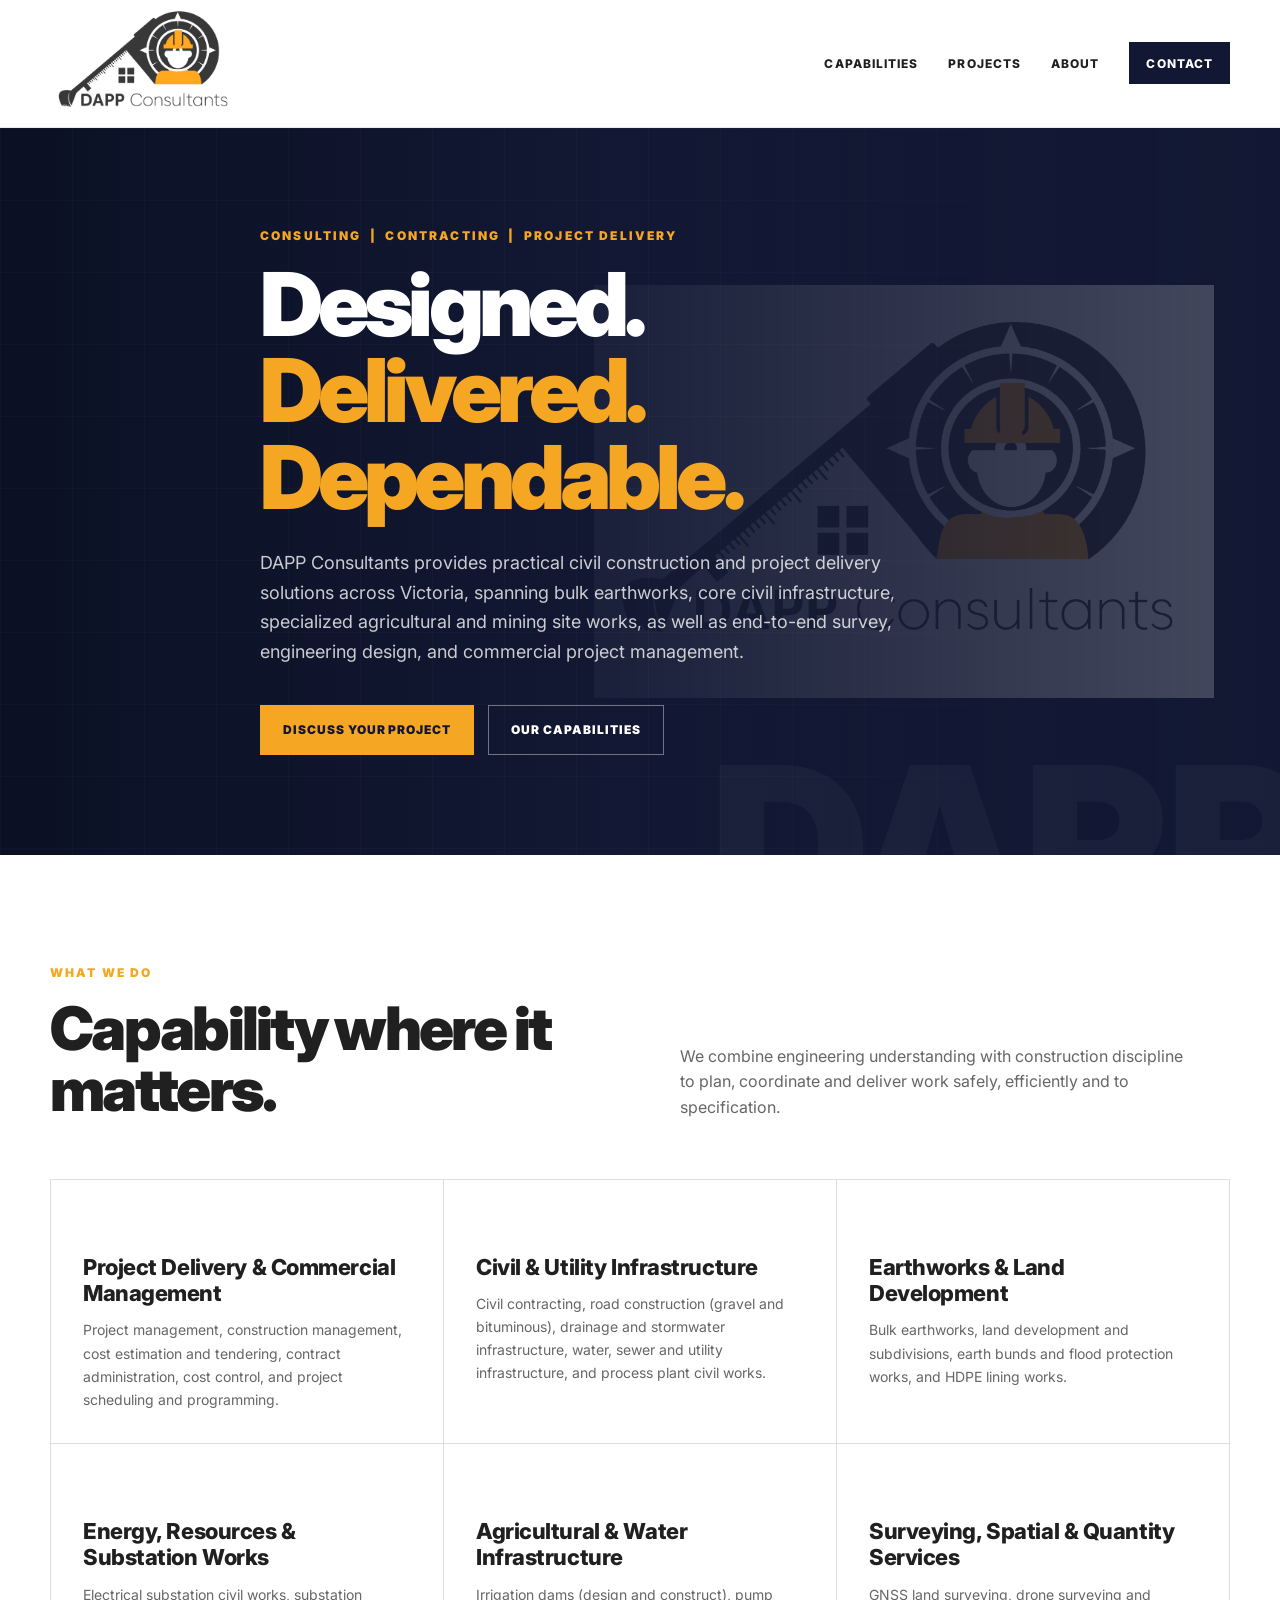
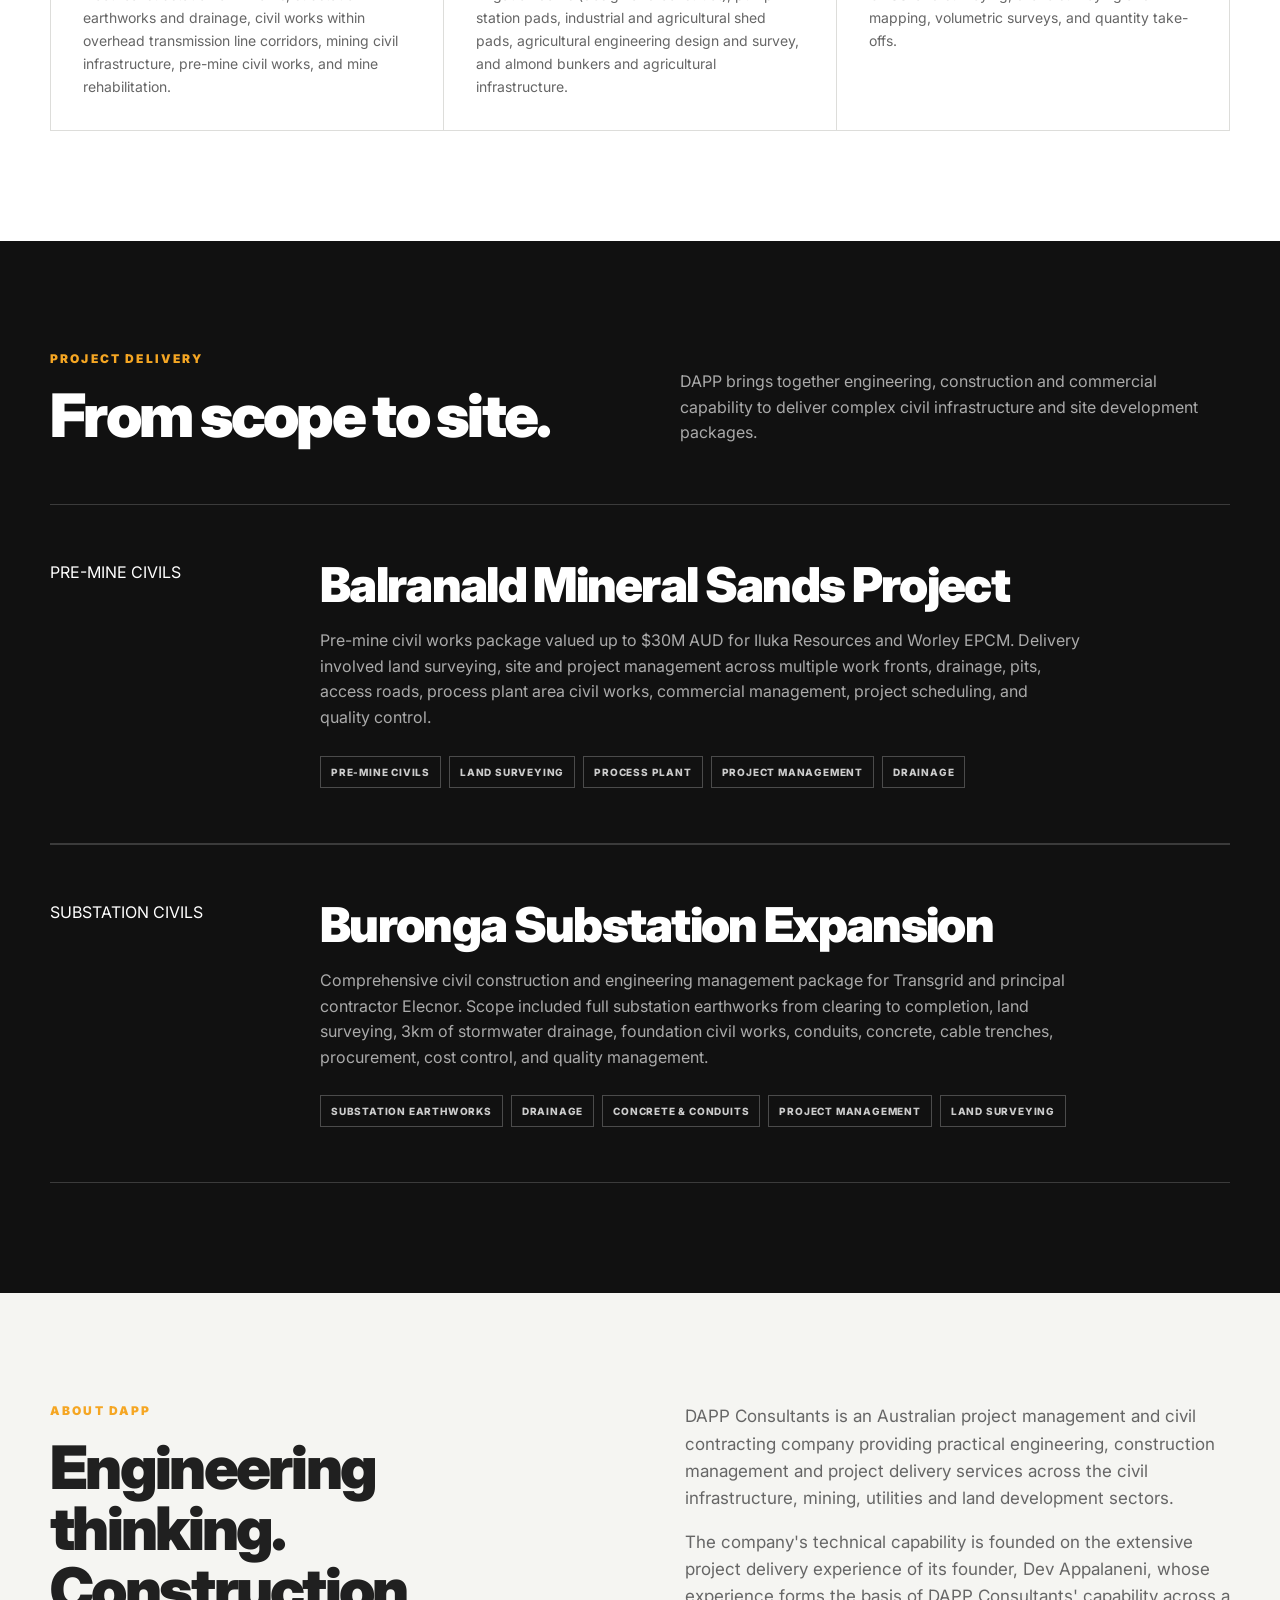
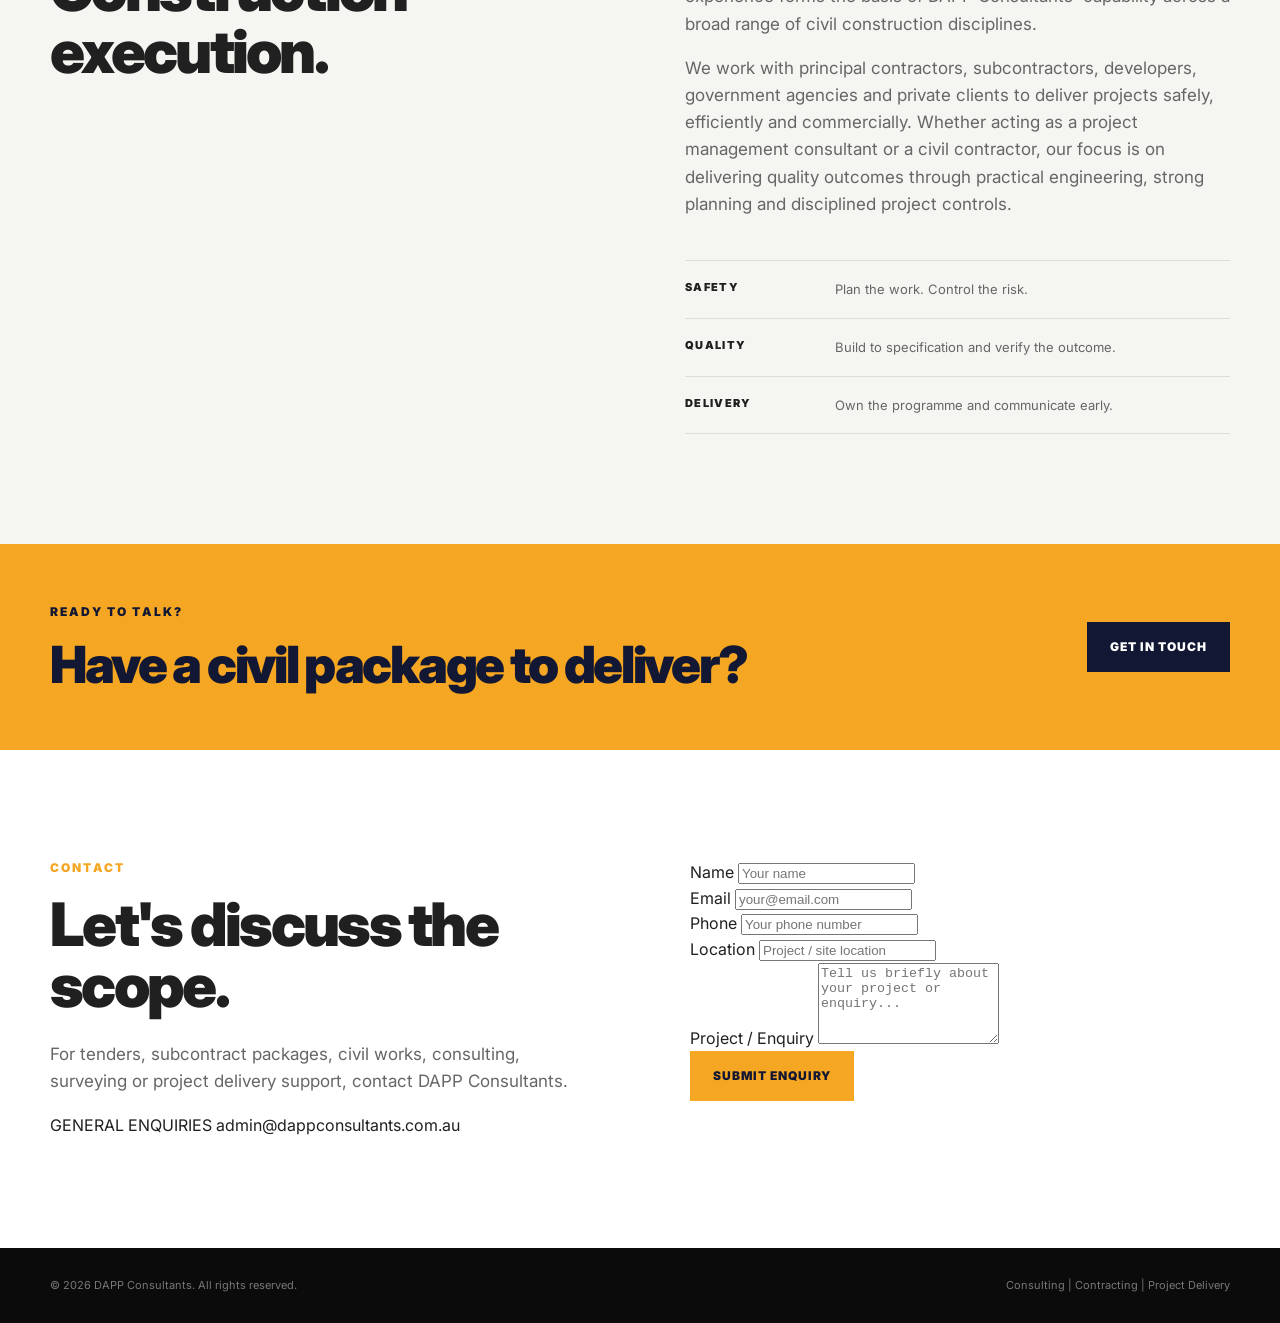
==== commit 2500b6dd: "Update index.html" ====
--- a/index.html
+++ b/index.html
@@ -2,435 +2,335 @@
 <html lang="en-AU">
 <head>
   <meta charset="utf-8">
-
-  <meta
-    name="viewport"
-    content="width=device-width, initial-scale=1"
-  >
-
-  <title>DAPP Consultants | Civil Construction & Project Delivery</title>
+  <meta name="viewport" content="width=device-width, initial-scale=1">
+
+  <title>DAPP Consultants | Consulting, Contracting & Project Delivery</title>
 
   <meta
     name="description"
-    content="DAPP Consultants delivers civil construction, earthworks, drainage, roads, concrete and project delivery services across Victoria."
+    content="DAPP Consultants provides practical civil construction, engineering, consulting and project delivery solutions across Victoria."
   >
 
-  <meta
-    name="theme-color"
-    content="#121833"
-  >
+  <meta name="theme-color" content="#262626">
 
   <meta
     property="og:title"
-    content="DAPP Consultants | Civil Construction & Project Delivery"
+    content="DAPP Consultants | Consulting, Contracting & Project Delivery"
   >
 
   <meta
     property="og:description"
-    content="Civil construction, earthworks and project delivery across Victoria."
+    content="Practical engineering, civil contracting and project delivery services across Victoria."
   >
 
-  <meta
-    property="og:type"
-    content="website"
-  >
-
-  <meta
-    property="og:url"
-    content="https://dappconsultants.com.au/"
-  >
-
-  <link
-    rel="icon"
-    type="image/png"
-    href="./assets/dapp-logo.png"
-  >
-
-  <link
-    rel="stylesheet"
-    href="./styles.css"
-  >
+  <meta property="og:type" content="website">
+  <meta property="og:url" content="https://dappconsultants.com.au/">
+
+  <link rel="icon" type="image/png" href="./assets/dapp-logo.png">
+  <link rel="stylesheet" href="./styles.css">
 </head>
 
-<body id="top">
-
-  <!-- =====================================================
-       HEADER
-       ===================================================== -->
-
+<body>
+
+  <!-- HEADER -->
   <header class="site-header">
-
     <div class="container nav-wrap">
 
-      <a
-        class="brand"
-        href="#top"
-        aria-label="DAPP Consultants home"
-      >
+      <a class="brand" href="#top" aria-label="DAPP Consultants home">
         <img
           src="./assets/dapp-logo.png"
-          alt="DAPP Consultants"
+          alt="DAPP Consultants logo"
         >
       </a>
 
       <button
         class="menu-toggle"
-        type="button"
         aria-label="Open navigation"
         aria-expanded="false"
-        aria-controls="main-navigation"
+        type="button"
       >
         ☰
       </button>
 
-      <nav
-        id="main-navigation"
-        class="nav"
-        aria-label="Main navigation"
-      >
+      <nav class="nav" aria-label="Main navigation">
         <a href="#capabilities">Capabilities</a>
         <a href="#projects">Projects</a>
         <a href="#about">About</a>
-        <a
-          href="#contact"
-          class="nav-cta"
-        >
-          Contact
-        </a>
+        <a href="#contact" class="nav-cta">Contact</a>
       </nav>
 
     </div>
-
   </header>
 
 
-  <!-- =====================================================
-       MAIN
-       ===================================================== -->
-
-  <main>
+  <main id="top">
 
     <!-- HERO -->
-
     <section class="hero">
 
-      <div
-        class="hero-grid"
-        aria-hidden="true"
-      ></div>
+      <div class="hero-grid"></div>
 
       <div class="container hero-content">
 
         <div class="eyebrow">
-          Civil Construction & Project Delivery
+          CONSULTING&nbsp;&nbsp;|&nbsp;&nbsp;CONTRACTING&nbsp;&nbsp;|&nbsp;&nbsp;PROJECT DELIVERY
         </div>
 
         <h1>
-          Built to deliver.<br>
-          <span>Engineered to last.</span>
+          Designed.<br>
+          <span>Delivered. Dependable.</span>
         </h1>
 
         <p class="hero-copy">
-          DAPP Consultants provides practical civil construction
-          and project delivery solutions across Victoria, from
-          earthworks and drainage to roads, concrete and complex
-          site works.
+          DAPP Consultants provides practical civil construction and project
+          delivery solutions across Victoria, spanning bulk earthworks, core
+          civil infrastructure, specialized agricultural and mining site works,
+          as well as end-to-end survey, engineering design, and commercial
+          project management.
         </p>
 
         <div class="hero-actions">
-
-          <a
-            class="button button-primary"
-            href="#contact"
-          >
+          <a class="button button-primary" href="#contact">
             Discuss your project
           </a>
 
-          <a
-            class="button button-secondary"
-            href="#capabilities"
-          >
+          <a class="button button-secondary" href="#capabilities">
             Our capabilities
           </a>
-
-        </div>
-
-      </div>
-
-      <div
-        class="hero-mark"
-        aria-hidden="true"
-      >
-        DAPP
-      </div>
+        </div>
+
+      </div>
+
+      <div class="hero-mark">DAPP</div>
 
     </section>
 
 
-    <!-- STATS -->
-
-    <section class="stats">
-
-      <div class="container stats-grid">
+    <!-- CAPABILITIES -->
+    <section id="capabilities" class="section">
+
+      <div class="container">
+
+        <div class="section-intro">
+
+          <div>
+            <div class="eyebrow">WHAT WE DO</div>
+            <h2>Capability where it matters.</h2>
+          </div>
+
+          <p>
+            We combine engineering understanding with construction discipline
+            to plan, coordinate and deliver work safely, efficiently and to
+            specification.
+          </p>
+
+        </div>
+
+
+        <div class="capability-grid">
+
+          <article class="capability-card">
+
+            <h3>
+              Project Delivery &amp; Commercial Management
+            </h3>
+
+            <p>
+              Project management, construction management, cost estimation and
+              tendering, contract administration, cost control, and project
+              scheduling and programming.
+            </p>
+
+          </article>
+
+
+          <article class="capability-card">
+
+            <h3>
+              Civil &amp; Utility Infrastructure
+            </h3>
+
+            <p>
+              Civil contracting, road construction (gravel and bituminous),
+              drainage and stormwater infrastructure, water, sewer and utility
+              infrastructure, and process plant civil works.
+            </p>
+
+          </article>
+
+
+          <article class="capability-card">
+
+            <h3>
+              Earthworks &amp; Land Development
+            </h3>
+
+            <p>
+              Bulk earthworks, land development and subdivisions, earth bunds
+              and flood protection works, and HDPE lining works.
+            </p>
+
+          </article>
+
+
+          <article class="capability-card">
+
+            <h3>
+              Energy, Resources &amp; Substation Works
+            </h3>
+
+            <p>
+              Electrical substation civil works, substation earthworks and
+              drainage, civil works within overhead transmission line
+              corridors, mining civil infrastructure, pre-mine civil works,
+              and mine rehabilitation.
+            </p>
+
+          </article>
+
+
+          <article class="capability-card">
+
+            <h3>
+              Agricultural &amp; Water Infrastructure
+            </h3>
+
+            <p>
+              Irrigation dams (design and construct), pump station pads,
+              industrial and agricultural shed pads, agricultural engineering
+              design and survey, and almond bunkers and agricultural
+              infrastructure.
+            </p>
+
+          </article>
+
+
+          <article class="capability-card">
+
+            <h3>
+              Surveying, Spatial &amp; Quantity Services
+            </h3>
+
+            <p>
+              GNSS land surveying, drone surveying and mapping, volumetric
+              surveys, and quantity take-offs.
+            </p>
+
+          </article>
+
+        </div>
+
+      </div>
+
+    </section>
+
+
+    <!-- PROJECTS -->
+    <section id="projects" class="section section-dark">
+
+      <div class="container">
+
+        <div class="section-intro light">
+
+          <div>
+            <div class="eyebrow">PROJECT DELIVERY</div>
+            <h2>From scope to site.</h2>
+          </div>
+
+          <p>
+            DAPP brings together engineering, construction and commercial
+            capability to deliver complex civil infrastructure and site
+            development packages.
+          </p>
+
+        </div>
+
+
+        <!-- PROJECT 1 -->
+        <div class="project-feature">
+
+          <div>
+            <div class="project-category">
+              PRE-MINE CIVILS
+            </div>
+          </div>
+
+          <div>
+
+            <h3>
+              Balranald Mineral Sands Project
+            </h3>
+
+            <p>
+              Pre-mine civil works package valued up to $30M AUD for Iluka
+              Resources and Worley EPCM. Delivery involved land surveying,
+              site and project management across multiple work fronts,
+              drainage, pits, access roads, process plant area civil works,
+              commercial management, project scheduling, and quality control.
+            </p>
+
+            <div class="tag-row">
+              <span>PRE-MINE CIVILS</span>
+              <span>LAND SURVEYING</span>
+              <span>PROCESS PLANT</span>
+              <span>PROJECT MANAGEMENT</span>
+              <span>DRAINAGE</span>
+            </div>
+
+          </div>
+
+        </div>
+
+
+        <!-- PROJECT 2 -->
+        <div class="project-feature">
+
+          <div>
+            <div class="project-category">
+              SUBSTATION CIVILS
+            </div>
+          </div>
+
+          <div>
+
+            <h3>
+              Buronga Substation Expansion
+            </h3>
+
+            <p>
+              Comprehensive civil construction and engineering management
+              package for Transgrid and principal contractor Elecnor. Scope
+              included full substation earthworks from clearing to completion,
+              land surveying, 3km of stormwater drainage, foundation civil
+              works, conduits, concrete, cable trenches, procurement, cost
+              control, and quality management.
+            </p>
+
+            <div class="tag-row">
+              <span>SUBSTATION EARTHWORKS</span>
+              <span>DRAINAGE</span>
+              <span>CONCRETE &amp; CONDUITS</span>
+              <span>PROJECT MANAGEMENT</span>
+              <span>LAND SURVEYING</span>
+            </div>
+
+          </div>
+
+        </div>
+
+      </div>
+
+    </section>
+
+
+    <!-- ABOUT -->
+    <section id="about" class="section about">
+
+      <div class="container about-grid">
 
         <div>
-          <strong>01</strong>
-          <span>Construction</span>
-        </div>
-
-        <div>
-          <strong>02</strong>
-          <span>Project Delivery</span>
-        </div>
-
-        <div>
-          <strong>03</strong>
-          <span>Engineering</span>
-        </div>
-
-        <div>
-          <strong>04</strong>
-          <span>Infrastructure</span>
-        </div>
-
-      </div>
-
-    </section>
-
-
-    <!-- CAPABILITIES -->
-
-    <section
-      id="capabilities"
-      class="section"
-    >
-
-      <div class="container">
-
-        <div class="section-intro">
-
-          <div>
-
-            <div class="eyebrow">
-              What we do
-            </div>
-
-            <h2>
-              Capability where it matters.
-            </h2>
-
-          </div>
-
-          <p>
-            We combine engineering understanding with construction
-            discipline to plan, coordinate and deliver work safely,
-            efficiently and to specification.
-          </p>
-
-        </div>
-
-
-        <div class="capability-grid">
-
-          <article class="capability-card">
-
-            <span class="number">01</span>
-
-            <h3>
-              Civil Construction
-            </h3>
-
-            <p>
-              Site works, civil infrastructure, concrete, kerbs,
-              pavements and associated construction packages.
-            </p>
-
-          </article>
-
-
-          <article class="capability-card">
-
-            <span class="number">02</span>
-
-            <h3>
-              Bulk Earthworks
-            </h3>
-
-            <p>
-              Excavation, filling, trimming, compaction,
-              site preparation and large-scale earthmoving
-              coordination.
-            </p>
-
-          </article>
-
-
-          <article class="capability-card">
-
-            <span class="number">03</span>
-
-            <h3>
-              Roads & Pavements
-            </h3>
-
-            <p>
-              Road construction, car parks, pavement preparation,
-              asphalt interfaces, kerbing and reinstatement.
-            </p>
-
-          </article>
-
-
-          <article class="capability-card">
-
-            <span class="number">04</span>
-
-            <h3>
-              Drainage
-            </h3>
-
-            <p>
-              Stormwater drainage, pits, pipes, ag drains,
-              outlets, connections and associated civil works.
-            </p>
-
-          </article>
-
-
-          <article class="capability-card">
-
-            <span class="number">05</span>
-
-            <h3>
-              Concrete & Structures
-            </h3>
-
-            <p>
-              Concrete slabs, footings, edge beams, structural
-              elements and associated civil construction.
-            </p>
-
-          </article>
-
-
-          <article class="capability-card">
-
-            <span class="number">06</span>
-
-            <h3>
-              Project Delivery
-            </h3>
-
-            <p>
-              Estimating, procurement, subcontractor coordination,
-              planning, site delivery and project controls.
-            </p>
-
-          </article>
-
-        </div>
-
-      </div>
-
-    </section>
-
-
-    <!-- PROJECTS -->
-
-    <section
-      id="projects"
-      class="section section-dark"
-    >
-
-      <div class="container">
-
-        <div class="section-intro light">
-
-          <div>
-
-            <div class="eyebrow">
-              Project Delivery
-            </div>
-
-            <h2>
-              From scope to site.
-            </h2>
-
-          </div>
-
-          <p>
-            DAPP is structured to work with councils, principal
-            contractors, developers and private clients on defined
-            civil and infrastructure packages.
-          </p>
-
-        </div>
-
-
-        <div class="project-feature">
-
-          <div class="project-index">
-            Project / 001
-          </div>
-
-          <div>
-
-            <h3>
-              Riley Street Car Park Construction Works
-            </h3>
-
-            <p>
-              Civil construction package involving pavement works,
-              kerbs, drainage, pits, vehicle crossovers, islands,
-              asphalt reinstatement and associated site works.
-            </p>
-
-            <div class="tag-row">
-
-              <span>Car Park</span>
-              <span>Drainage</span>
-              <span>Pavement</span>
-              <span>Concrete</span>
-
-            </div>
-
-          </div>
-
-        </div>
-
-
-        <div class="project-note">
-
-          <span>
-            Project Portfolio
-          </span>
-
-          <p>
-            Additional completed and current projects can be added
-            here as the DAPP portfolio grows.
-          </p>
-
-        </div>
-
-      </div>
-
-    </section>
-
-
-    <!-- ABOUT -->
-
-    <section
-      id="about"
-      class="section about"
-    >
-
-      <div class="container about-grid">
-
-        <div>
-
-          <div class="eyebrow">
-            About DAPP
-          </div>
+
+          <div class="eyebrow">ABOUT DAPP</div>
 
           <h2>
             Engineering thinking.<br>
@@ -443,17 +343,26 @@
         <div class="about-copy">
 
           <p>
-            DAPP Consultants is a civil construction and project
-            delivery business focused on practical outcomes.
-            Our approach is straightforward: understand the scope,
-            control the interfaces, manage the risks and deliver
-            the work properly.
+            DAPP Consultants is an Australian project management and civil
+            contracting company providing practical engineering, construction
+            management and project delivery services across the civil
+            infrastructure, mining, utilities and land development sectors.
           </p>
 
           <p>
-            We bring together engineering capability, construction
-            coordination and commercial awareness to support
-            projects from tender through to completion.
+            The company's technical capability is founded on the extensive
+            project delivery experience of its founder, Dev Appalaneni, whose
+            experience forms the basis of DAPP Consultants' capability across
+            a broad range of civil construction disciplines.
+          </p>
+
+          <p>
+            We work with principal contractors, subcontractors, developers,
+            government agencies and private clients to deliver projects safely,
+            efficiently and commercially. Whether acting as a project
+            management consultant or a civil contractor, our focus is on
+            delivering quality outcomes through practical engineering, strong
+            planning and disciplined project controls.
           </p>
 
 
@@ -461,9 +370,7 @@
 
             <div>
               <strong>SAFETY</strong>
-              <span>
-                Plan the work. Control the risk.
-              </span>
+              <span>Plan the work. Control the risk.</span>
             </div>
 
             <div>
@@ -490,16 +397,13 @@
 
 
     <!-- CTA -->
-
     <section class="cta">
 
       <div class="container cta-inner">
 
         <div>
 
-          <div class="eyebrow">
-            Ready to talk?
-          </div>
+          <div class="eyebrow">READY TO TALK?</div>
 
           <h2>
             Have a civil package to deliver?
@@ -507,10 +411,7 @@
 
         </div>
 
-        <a
-          class="button button-primary"
-          href="#contact"
-        >
+        <a class="button button-primary" href="#contact">
           Get in touch
         </a>
 
@@ -520,67 +421,141 @@
 
 
     <!-- CONTACT -->
-
-    <section
-      id="contact"
-      class="section contact"
-    >
+    <section id="contact" class="section contact">
 
       <div class="container contact-grid">
 
         <div>
 
-          <div class="eyebrow">
-            Contact
-          </div>
+          <div class="eyebrow">CONTACT</div>
 
           <h2>
             Let's discuss the scope.
           </h2>
 
           <p>
-            For tenders, subcontract packages, civil works or
-            project delivery support, contact DAPP Consultants.
+            For tenders, subcontract packages, civil works, consulting,
+            surveying or project delivery support, contact DAPP Consultants.
           </p>
 
         </div>
 
 
-        <div class="contact-panel">
-
-          <div class="contact-item">
-
-            <span>Email</span>
-
-            <a href="mailto:YOUR-EMAIL-HERE">
-              YOUR-EMAIL-HERE
-            </a>
-
-          </div>
-
-
-          <div class="contact-item">
-
-            <span>Phone</span>
-
-            <a href="tel:YOUR-PHONE-HERE">
-              YOUR-PHONE-HERE
-            </a>
-
-          </div>
-
-
-          <div class="contact-item">
-
-            <span>Location</span>
-
-            <strong>
-              Victoria, Australia
-            </strong>
-
-          </div>
-
-        </div>
+        <!-- CONTACT FORM -->
+        <div class="contact-form-panel">
+
+          <form
+            class="contact-form"
+            action="mailto:admin@dappconsultants.com.au"
+            method="post"
+            enctype="text/plain"
+          >
+
+            <div class="form-group">
+
+              <label for="name">
+                Name
+              </label>
+
+              <input
+                type="text"
+                id="name"
+                name="Name"
+                placeholder="Your name"
+                required
+              >
+
+            </div>
+
+
+            <div class="form-group">
+
+              <label for="email">
+                Email
+              </label>
+
+              <input
+                type="email"
+                id="email"
+                name="Email"
+                placeholder="your@email.com"
+                required
+              >
+
+            </div>
+
+
+            <div class="form-group">
+
+              <label for="phone">
+                Phone
+              </label>
+
+              <input
+                type="tel"
+                id="phone"
+                name="Phone"
+                placeholder="Your phone number"
+              >
+
+            </div>
+
+
+            <div class="form-group">
+
+              <label for="location">
+                Location
+              </label>
+
+              <input
+                type="text"
+                id="location"
+                name="Location"
+                placeholder="Project / site location"
+              >
+
+            </div>
+
+
+            <div class="form-group">
+
+              <label for="message">
+                Project / Enquiry
+              </label>
+
+              <textarea
+                id="message"
+                name="Message"
+                rows="5"
+                placeholder="Tell us briefly about your project or enquiry..."
+                required
+              ></textarea>
+
+            </div>
+
+
+            <button
+              type="submit"
+              class="button button-primary form-submit"
+            >
+              Submit Enquiry
+            </button>
+
+          </form>
+
+        </div>
+
+      </div>
+
+
+      <!-- COMPANY EMAIL -->
+      <div class="container company-email">
+
+        <span>GENERAL ENQUIRIES</span>
+
+        <a href="mailto:admin@dappconsultants.com.au">
+          admin@dappconsultants.com.au
+        </a>
 
       </div>
 
@@ -589,10 +564,7 @@
   </main>
 
 
-  <!-- =====================================================
-       FOOTER
-       ===================================================== -->
-
+  <!-- FOOTER -->
   <footer>
 
     <div class="container footer-inner">
@@ -602,7 +574,7 @@
       </span>
 
       <span>
-        Civil Construction & Project Delivery
+        Consulting | Contracting | Project Delivery
       </span>
 
     </div>
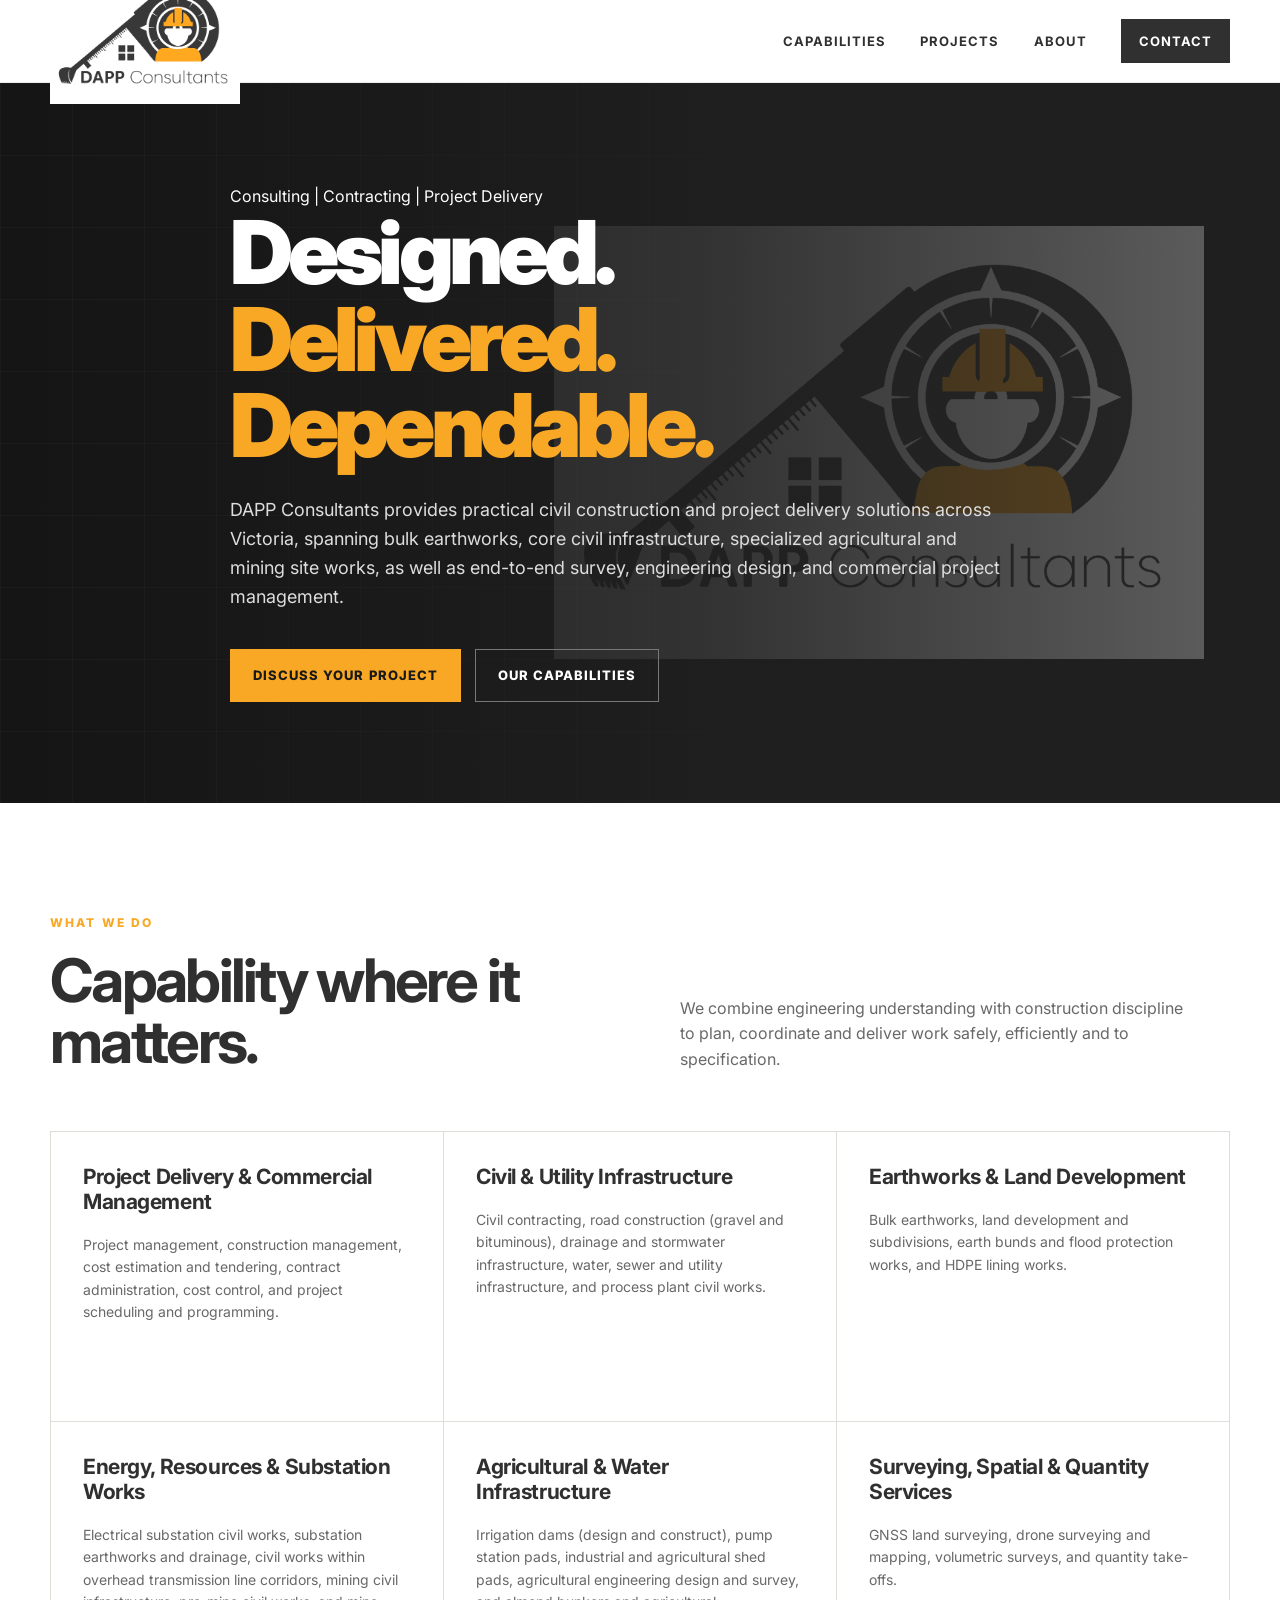
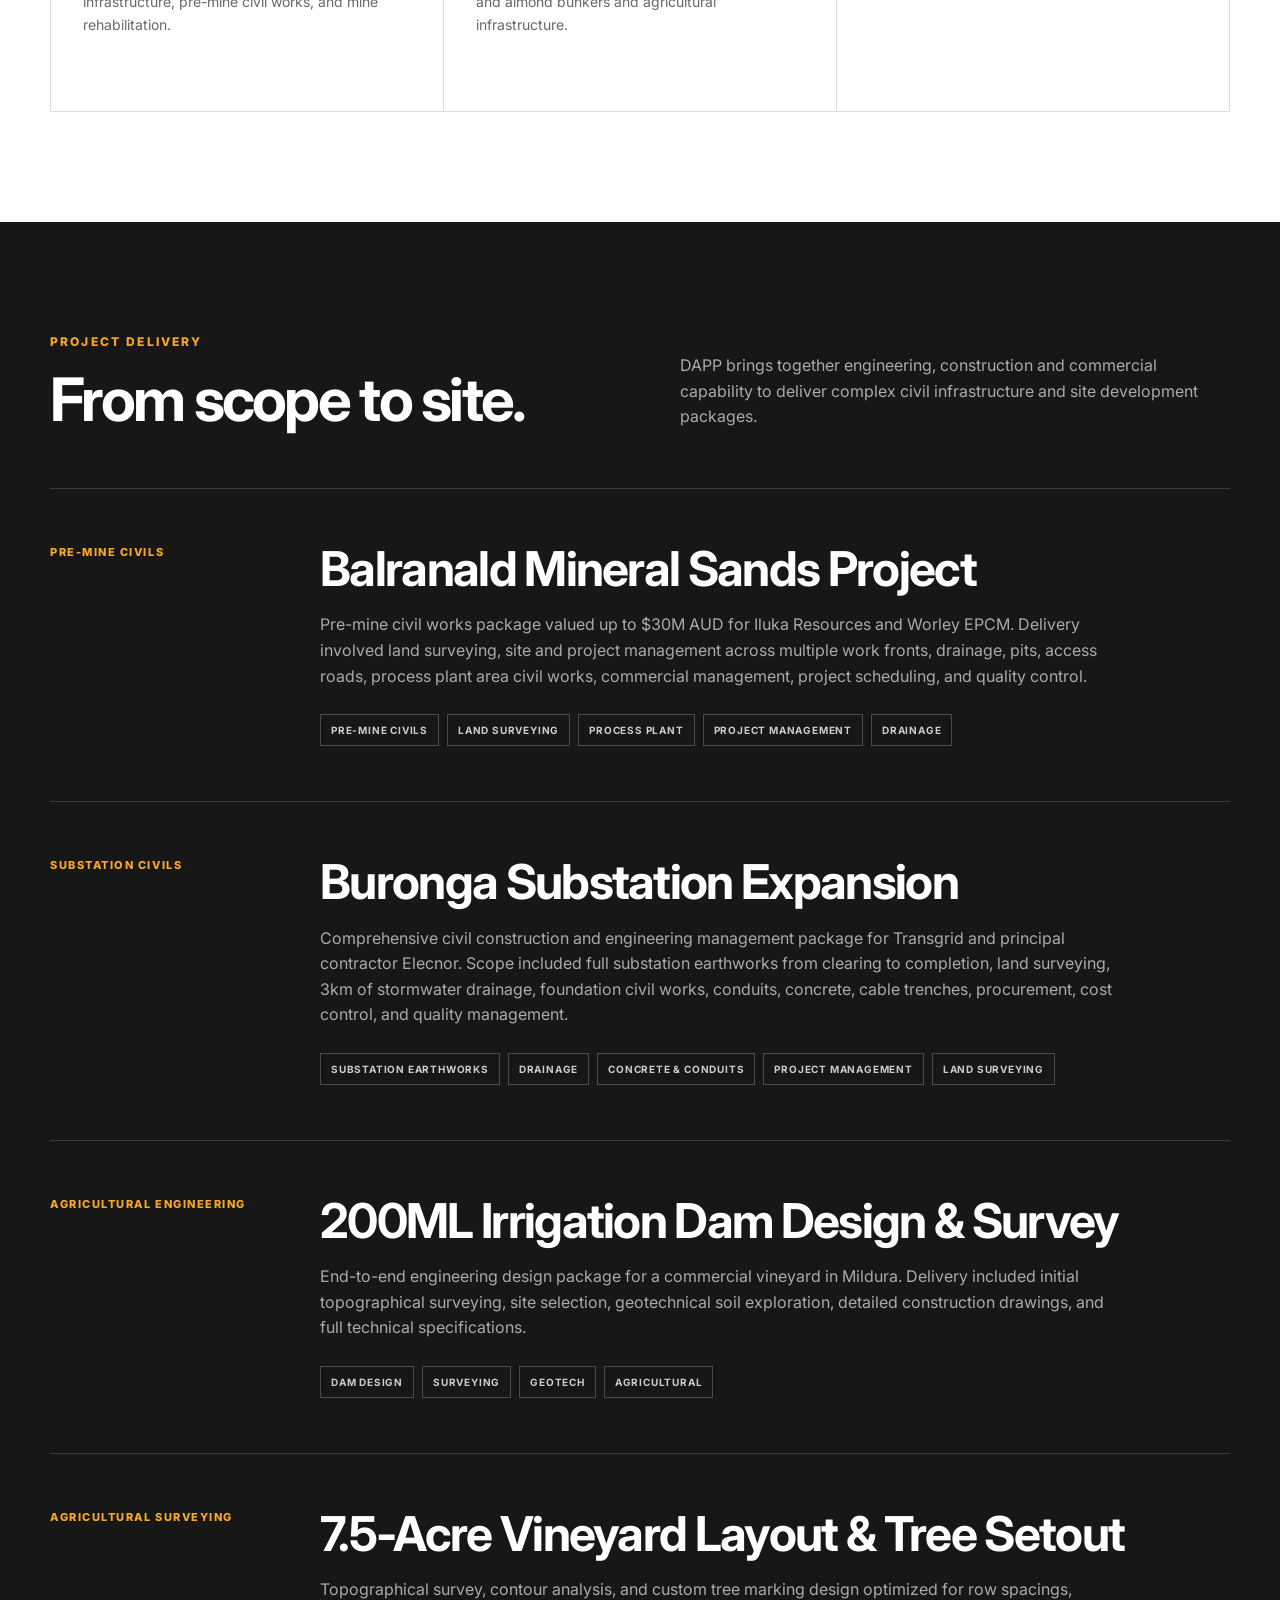
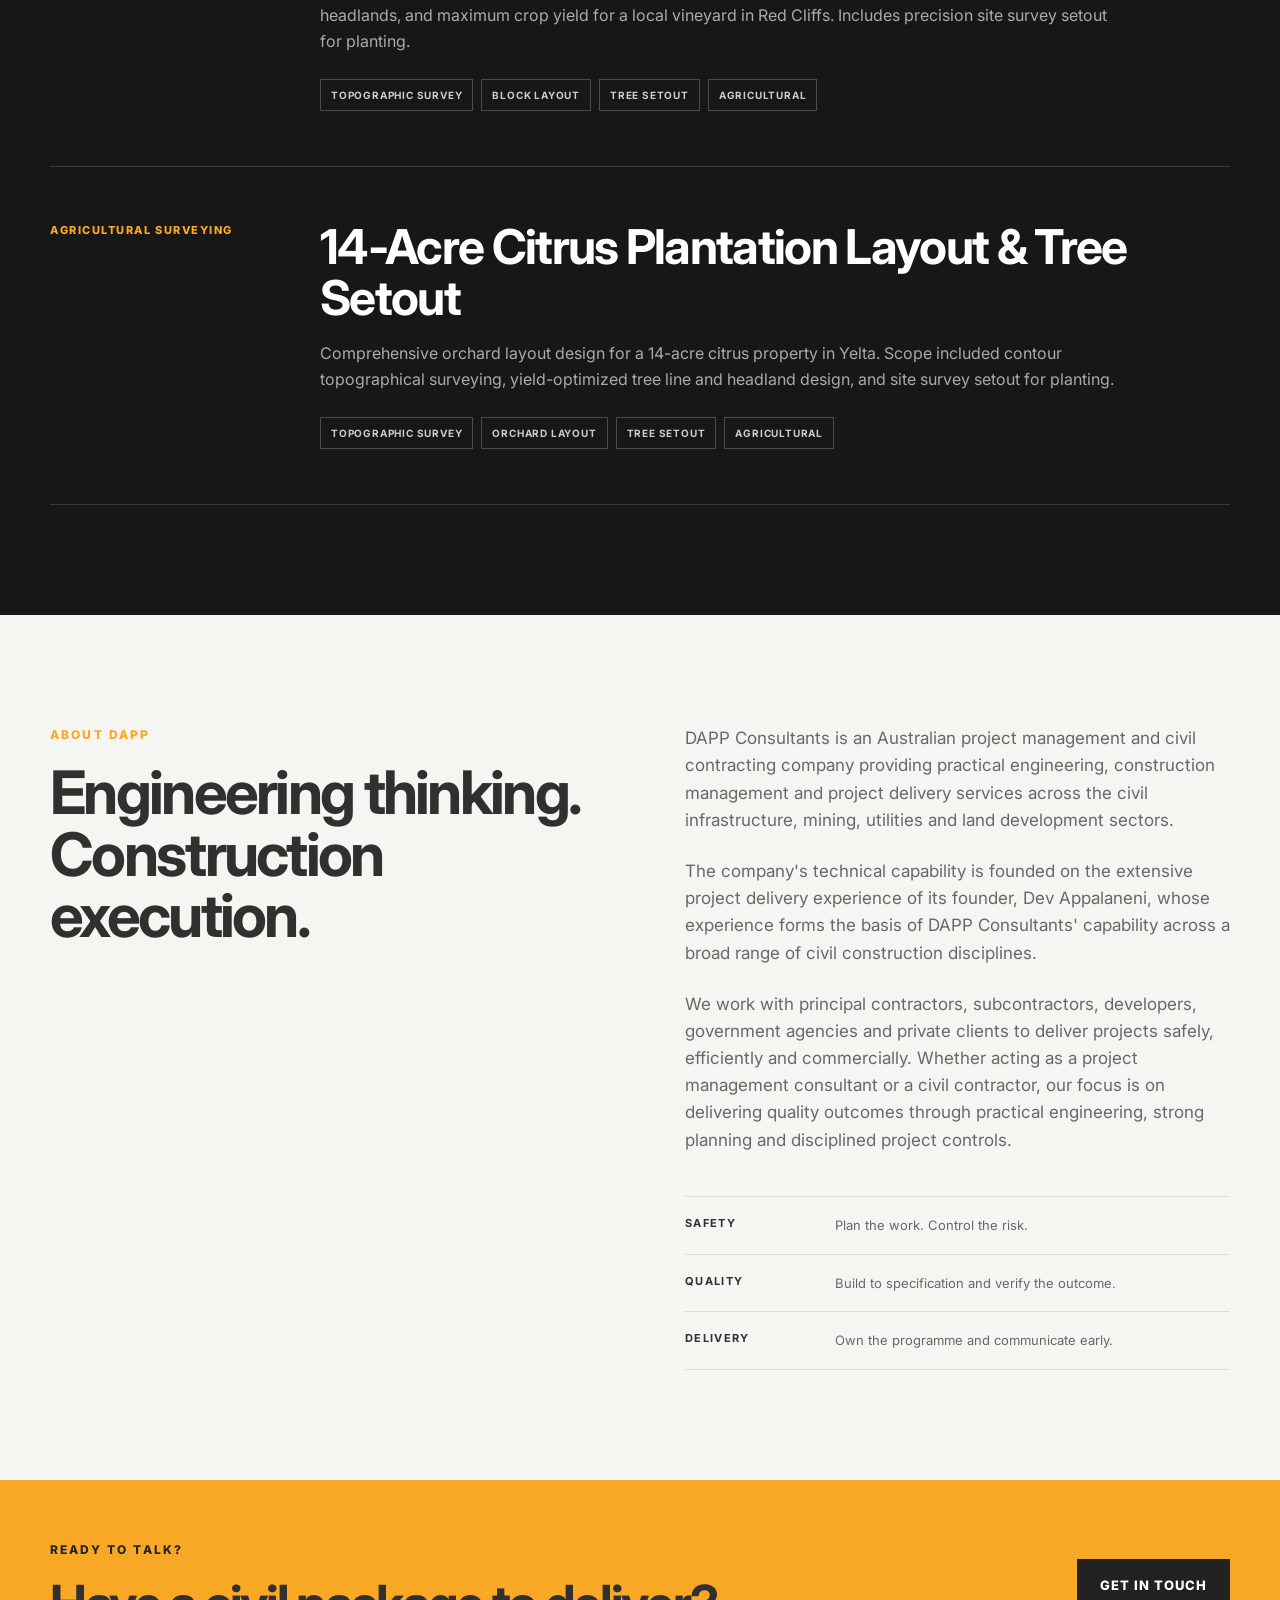
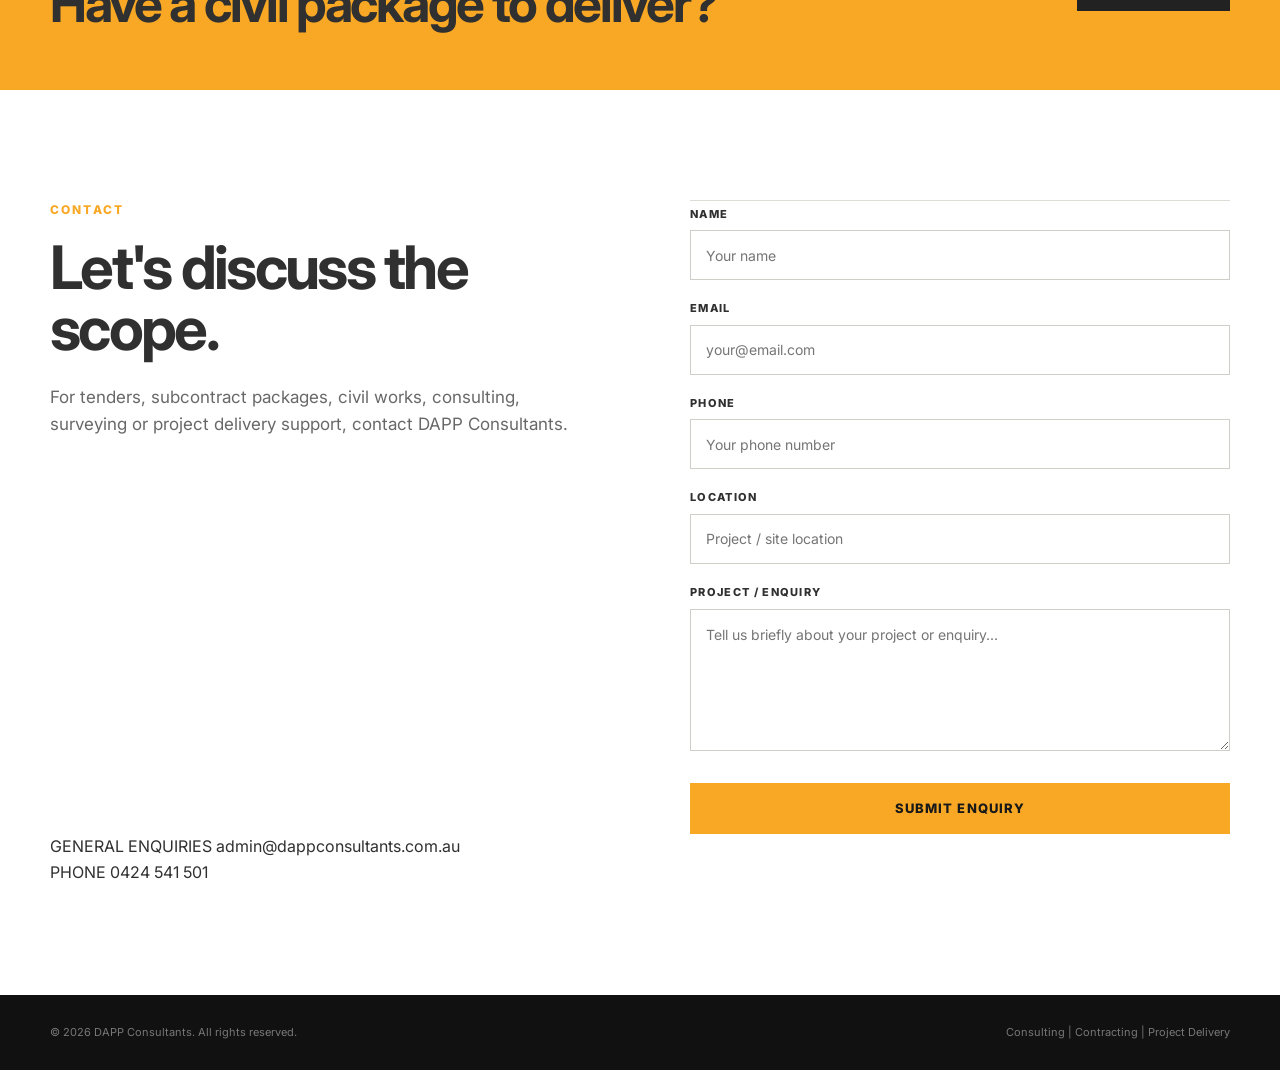
==== commit 33a4aa73: "Update index.html" ====
--- a/index.html
+++ b/index.html
@@ -72,8 +72,8 @@
 
       <div class="container hero-content">
 
-        <div class="eyebrow">
-          CONSULTING&nbsp;&nbsp;|&nbsp;&nbsp;CONTRACTING&nbsp;&nbsp;|&nbsp;&nbsp;PROJECT DELIVERY
+        <div class="hero-pillars">
+          Consulting <span>|</span> Contracting <span>|</span> Project Delivery
         </div>
 
         <h1>
@@ -101,8 +101,6 @@
 
       </div>
 
-      <div class="hero-mark">DAPP</div>
-
     </section>
 
 
@@ -130,92 +128,62 @@
         <div class="capability-grid">
 
           <article class="capability-card">
-
-            <h3>
-              Project Delivery &amp; Commercial Management
-            </h3>
-
+            <h3>Project Delivery &amp; Commercial Management</h3>
             <p>
               Project management, construction management, cost estimation and
               tendering, contract administration, cost control, and project
               scheduling and programming.
             </p>
-
           </article>
 
 
           <article class="capability-card">
-
-            <h3>
-              Civil &amp; Utility Infrastructure
-            </h3>
-
+            <h3>Civil &amp; Utility Infrastructure</h3>
             <p>
               Civil contracting, road construction (gravel and bituminous),
               drainage and stormwater infrastructure, water, sewer and utility
               infrastructure, and process plant civil works.
             </p>
-
           </article>
 
 
           <article class="capability-card">
-
-            <h3>
-              Earthworks &amp; Land Development
-            </h3>
-
+            <h3>Earthworks &amp; Land Development</h3>
             <p>
               Bulk earthworks, land development and subdivisions, earth bunds
               and flood protection works, and HDPE lining works.
             </p>
-
           </article>
 
 
           <article class="capability-card">
-
-            <h3>
-              Energy, Resources &amp; Substation Works
-            </h3>
-
+            <h3>Energy, Resources &amp; Substation Works</h3>
             <p>
               Electrical substation civil works, substation earthworks and
               drainage, civil works within overhead transmission line
               corridors, mining civil infrastructure, pre-mine civil works,
               and mine rehabilitation.
             </p>
-
           </article>
 
 
           <article class="capability-card">
-
-            <h3>
-              Agricultural &amp; Water Infrastructure
-            </h3>
-
+            <h3>Agricultural &amp; Water Infrastructure</h3>
             <p>
               Irrigation dams (design and construct), pump station pads,
               industrial and agricultural shed pads, agricultural engineering
               design and survey, and almond bunkers and agricultural
               infrastructure.
             </p>
-
           </article>
 
 
           <article class="capability-card">
-
-            <h3>
-              Surveying, Spatial &amp; Quantity Services
-            </h3>
-
+            <h3>Surveying, Spatial &amp; Quantity Services</h3>
             <p>
               GNSS land surveying, drone surveying and mapping, volumetric
               surveys, and quantity take-offs.
             </p>
-
           </article>
 
         </div>
@@ -257,9 +225,7 @@
 
           <div>
 
-            <h3>
-              Balranald Mineral Sands Project
-            </h3>
+            <h3>Balranald Mineral Sands Project</h3>
 
             <p>
               Pre-mine civil works package valued up to $30M AUD for Iluka
@@ -293,9 +259,7 @@
 
           <div>
 
-            <h3>
-              Buronga Substation Expansion
-            </h3>
+            <h3>Buronga Substation Expansion</h3>
 
             <p>
               Comprehensive civil construction and engineering management
@@ -312,6 +276,102 @@
               <span>CONCRETE &amp; CONDUITS</span>
               <span>PROJECT MANAGEMENT</span>
               <span>LAND SURVEYING</span>
+            </div>
+
+          </div>
+
+        </div>
+
+
+        <!-- PROJECT 3 -->
+        <div class="project-feature">
+
+          <div>
+            <div class="project-category">
+              AGRICULTURAL ENGINEERING
+            </div>
+          </div>
+
+          <div>
+
+            <h3>200ML Irrigation Dam Design &amp; Survey</h3>
+
+            <p>
+              End-to-end engineering design package for a commercial vineyard
+              in Mildura. Delivery included initial topographical surveying,
+              site selection, geotechnical soil exploration, detailed
+              construction drawings, and full technical specifications.
+            </p>
+
+            <div class="tag-row">
+              <span>DAM DESIGN</span>
+              <span>SURVEYING</span>
+              <span>GEOTECH</span>
+              <span>AGRICULTURAL</span>
+            </div>
+
+          </div>
+
+        </div>
+
+
+        <!-- PROJECT 4 -->
+        <div class="project-feature">
+
+          <div>
+            <div class="project-category">
+              AGRICULTURAL SURVEYING
+            </div>
+          </div>
+
+          <div>
+
+            <h3>7.5-Acre Vineyard Layout &amp; Tree Setout</h3>
+
+            <p>
+              Topographical survey, contour analysis, and custom tree marking
+              design optimized for row spacings, headlands, and maximum crop
+              yield for a local vineyard in Red Cliffs. Includes precision
+              site survey setout for planting.
+            </p>
+
+            <div class="tag-row">
+              <span>TOPOGRAPHIC SURVEY</span>
+              <span>BLOCK LAYOUT</span>
+              <span>TREE SETOUT</span>
+              <span>AGRICULTURAL</span>
+            </div>
+
+          </div>
+
+        </div>
+
+
+        <!-- PROJECT 5 -->
+        <div class="project-feature">
+
+          <div>
+            <div class="project-category">
+              AGRICULTURAL SURVEYING
+            </div>
+          </div>
+
+          <div>
+
+            <h3>14-Acre Citrus Plantation Layout &amp; Tree Setout</h3>
+
+            <p>
+              Comprehensive orchard layout design for a 14-acre citrus
+              property in Yelta. Scope included contour topographical
+              surveying, yield-optimized tree line and headland design,
+              and site survey setout for planting.
+            </p>
+
+            <div class="tag-row">
+              <span>TOPOGRAPHIC SURVEY</span>
+              <span>ORCHARD LAYOUT</span>
+              <span>TREE SETOUT</span>
+              <span>AGRICULTURAL</span>
             </div>
 
           </div>
@@ -452,10 +512,7 @@
           >
 
             <div class="form-group">
-
-              <label for="name">
-                Name
-              </label>
+              <label for="name">Name</label>
 
               <input
                 type="text"
@@ -464,15 +521,11 @@
                 placeholder="Your name"
                 required
               >
-
             </div>
 
 
             <div class="form-group">
-
-              <label for="email">
-                Email
-              </label>
+              <label for="email">Email</label>
 
               <input
                 type="email"
@@ -481,15 +534,11 @@
                 placeholder="your@email.com"
                 required
               >
-
             </div>
 
 
             <div class="form-group">
-
-              <label for="phone">
-                Phone
-              </label>
+              <label for="phone">Phone</label>
 
               <input
                 type="tel"
@@ -497,15 +546,11 @@
                 name="Phone"
                 placeholder="Your phone number"
               >
-
             </div>
 
 
             <div class="form-group">
-
-              <label for="location">
-                Location
-              </label>
+              <label for="location">Location</label>
 
               <input
                 type="text"
@@ -513,15 +558,11 @@
                 name="Location"
                 placeholder="Project / site location"
               >
-
             </div>
 
 
             <div class="form-group">
-
-              <label for="message">
-                Project / Enquiry
-              </label>
+              <label for="message">Project / Enquiry</label>
 
               <textarea
                 id="message"
@@ -530,7 +571,6 @@
                 placeholder="Tell us briefly about your project or enquiry..."
                 required
               ></textarea>
-
             </div>
 
 
@@ -548,14 +588,24 @@
       </div>
 
 
-      <!-- COMPANY EMAIL -->
-      <div class="container company-email">
-
-        <span>GENERAL ENQUIRIES</span>
-
-        <a href="mailto:admin@dappconsultants.com.au">
-          admin@dappconsultants.com.au
-        </a>
+      <!-- COMPANY CONTACT DETAILS -->
+      <div class="container company-contact">
+
+        <div class="company-contact-item">
+          <span>GENERAL ENQUIRIES</span>
+
+          <a href="mailto:admin@dappconsultants.com.au">
+            admin@dappconsultants.com.au
+          </a>
+        </div>
+
+        <div class="company-contact-item">
+          <span>PHONE</span>
+
+          <a href="tel:0424541501">
+            0424 541 501
+          </a>
+        </div>
 
       </div>
 
--- a/styles.css
+++ b/styles.css
@@ -1,53 +1,31 @@
 @import url('https://fonts.googleapis.com/css2?family=Inter:wght@400;500;600;700;800;900&display=swap');
 
-/* =========================================================
-   DAPP CONSULTANTS
-   Main stylesheet
-   ========================================================= */
-
 :root {
-  --navy: #121833;
-  --navy-dark: #0b1024;
-  --charcoal: #202020;
-  --black: #111111;
-  --orange: #f5a623;
-  --orange-dark: #d88b08;
+  --charcoal: #303030;
+  --black: #171717;
+  --orange: #f9a825;
+  --orange-dark: #dc8c00;
   --white: #ffffff;
   --offwhite: #f5f5f2;
-  --light-grey: #eeeeeb;
-  --line: #ddddda;
-  --muted: #666666;
-  --max-width: 1180px;
-}
-
-/* =========================================================
-   RESET
-   ========================================================= */
-
-*,
-*::before,
-*::after {
+  --line: #deded9;
+  --muted: #686868;
+  --max: 1180px;
+}
+
+* {
   box-sizing: border-box;
 }
 
 html {
   scroll-behavior: smooth;
-  scroll-padding-top: 90px;
 }
 
 body {
   margin: 0;
-  padding: 0;
-  font-family: "Inter", Arial, sans-serif;
+  font-family: Inter, Arial, sans-serif;
   color: var(--charcoal);
   background: var(--white);
   line-height: 1.6;
-  -webkit-font-smoothing: antialiased;
-}
-
-img {
-  max-width: 100%;
-  height: auto;
 }
 
 a {
@@ -56,181 +34,153 @@
 }
 
 button,
-a {
-  -webkit-tap-highlight-color: transparent;
-}
-
-button {
-  font-family: inherit;
+input,
+textarea {
+  font: inherit;
 }
 
 .container {
-  width: min(calc(100% - 48px), var(--max-width));
+  width: min(calc(100% - 48px), var(--max));
   margin: 0 auto;
 }
 
-/* =========================================================
+
+/* =========================
    HEADER
-   ========================================================= */
+========================= */
 
 .site-header {
   position: sticky;
   top: 0;
-  z-index: 1000;
-  width: 100%;
-  background: rgba(255, 255, 255, 0.97);
-  border-bottom: 1px solid rgba(0, 0, 0, 0.08);
+  z-index: 20;
+  background: rgba(255,255,255,.96);
+  border-bottom: 1px solid rgba(0,0,0,.08);
   backdrop-filter: blur(12px);
-  -webkit-backdrop-filter: blur(12px);
 }
 
 .nav-wrap {
-  min-height: 84px;
+  height: 82px;
   display: flex;
   align-items: center;
   justify-content: space-between;
-  gap: 30px;
-}
-
-.brand {
-  display: flex;
-  align-items: center;
-  flex-shrink: 0;
 }
 
 .brand img {
-  display: block;
   width: 190px;
   height: auto;
+  display: block;
 }
 
 .nav {
   display: flex;
+  gap: 34px;
   align-items: center;
-  justify-content: flex-end;
-  gap: 30px;
-  margin: 0;
-  padding: 0;
-  list-style: none;
-  font-size: 12px;
-  font-weight: 800;
+  font-size: 13px;
+  font-weight: 700;
   text-transform: uppercase;
-  letter-spacing: 0.09em;
+  letter-spacing: .08em;
 }
 
 .nav a {
-  display: inline-flex;
-  align-items: center;
-  min-height: 42px;
-  transition:
-    color 0.2s ease,
-    background 0.2s ease,
-    transform 0.2s ease;
+  transition: color .2s ease;
 }
 
 .nav a:hover {
   color: var(--orange-dark);
 }
 
-.nav .nav-cta {
-  padding: 11px 17px;
-  background: var(--navy);
-  color: var(--white);
-}
-
-.nav .nav-cta:hover {
-  background: var(--orange);
-  color: var(--navy);
-  transform: translateY(-1px);
+.nav-cta {
+  padding: 12px 18px;
+  background: var(--charcoal);
+  color: #fff;
+}
+
+.nav-cta:hover {
+  color: #fff !important;
+  background: var(--orange-dark);
 }
 
 .menu-toggle {
   display: none;
-  width: 44px;
-  height: 44px;
-  padding: 0;
-  border: 1px solid var(--line);
-  background: var(--white);
-  color: var(--navy);
+  border: 0;
+  background: none;
+  font-size: 28px;
   cursor: pointer;
-  font-size: 24px;
-  line-height: 1;
-}
-
-/* =========================================================
+}
+
+
+/* =========================
    HERO
-   ========================================================= */
+========================= */
 
 .hero {
   position: relative;
-  min-height: 690px;
+  min-height: 720px;
   display: flex;
   align-items: center;
   overflow: hidden;
+
   background:
     linear-gradient(
       90deg,
-      rgba(11, 16, 36, 0.98) 0%,
-      rgba(18, 24, 51, 0.96) 48%,
-      rgba(18, 24, 51, 0.78) 100%
+      rgba(20,20,20,.96) 0%,
+      rgba(30,30,30,.91) 55%,
+      rgba(30,30,30,.70) 100%
     ),
-    url("./assets/dapp-logo.png") right 10% center / 620px auto no-repeat,
-    var(--navy);
-  color: var(--white);
+    url("./assets/dapp-logo.png") right 12% center / 650px auto no-repeat,
+    #222;
+
+  color: #fff;
 }
 
 .hero-grid {
   position: absolute;
   inset: 0;
-  opacity: 0.13;
-  pointer-events: none;
+  opacity: .16;
 
   background-image:
-    linear-gradient(rgba(255, 255, 255, 0.18) 1px, transparent 1px),
-    linear-gradient(90deg, rgba(255, 255, 255, 0.18) 1px, transparent 1px);
+    linear-gradient(
+      rgba(255,255,255,.18) 1px,
+      transparent 1px
+    ),
+    linear-gradient(
+      90deg,
+      rgba(255,255,255,.18) 1px,
+      transparent 1px
+    );
 
   background-size: 72px 72px;
 
-  mask-image: linear-gradient(
-    90deg,
-    black 0%,
-    black 50%,
-    transparent 90%
-  );
-
-  -webkit-mask-image: linear-gradient(
-    90deg,
-    black 0%,
-    black 50%,
-    transparent 90%
-  );
+  mask-image:
+    linear-gradient(
+      90deg,
+      black,
+      transparent 78%
+    );
 }
 
 .hero-content {
   position: relative;
   z-index: 2;
-  width: 100%;
-  max-width: 760px;
-  padding: 100px 0;
+  max-width: 820px;
+  padding: 90px 0;
 }
 
 .eyebrow {
-  margin-bottom: 18px;
   color: var(--orange);
   font-size: 12px;
+  font-weight: 800;
+  letter-spacing: .18em;
+  text-transform: uppercase;
+  margin-bottom: 18px;
+}
+
+.hero h1 {
+  font-size: clamp(48px, 7vw, 88px);
+  line-height: .98;
+  letter-spacing: -.055em;
+  margin: 0 0 28px;
   font-weight: 900;
-  line-height: 1.3;
-  letter-spacing: 0.18em;
-  text-transform: uppercase;
-}
-
-.hero h1 {
-  margin: 0 0 28px;
-  max-width: 820px;
-  font-size: clamp(52px, 7vw, 88px);
-  font-weight: 900;
-  line-height: 0.98;
-  letter-spacing: -0.055em;
 }
 
 .hero h1 span {
@@ -238,16 +188,14 @@
 }
 
 .hero-copy {
-  max-width: 650px;
+  max-width: 780px;
+  font-size: 18px;
+  color: #ddd;
   margin: 0 0 38px;
-  color: rgba(255, 255, 255, 0.78);
-  font-size: 18px;
-  line-height: 1.65;
 }
 
 .hero-actions {
   display: flex;
-  align-items: center;
   gap: 14px;
   flex-wrap: wrap;
 }
@@ -256,97 +204,49 @@
   display: inline-flex;
   align-items: center;
   justify-content: center;
-  min-height: 50px;
-  padding: 14px 22px;
+  padding: 15px 22px;
+  font-weight: 800;
+  font-size: 13px;
+  text-transform: uppercase;
+  letter-spacing: .08em;
   border: 1px solid transparent;
-  font-size: 12px;
-  font-weight: 900;
-  line-height: 1;
-  letter-spacing: 0.08em;
-  text-transform: uppercase;
-  transition:
-    background 0.2s ease,
-    color 0.2s ease,
-    border-color 0.2s ease,
-    transform 0.2s ease;
+  transition: .2s ease;
+  cursor: pointer;
 }
 
 .button-primary {
   background: var(--orange);
-  color: var(--navy);
+  color: #191919;
 }
 
 .button-primary:hover {
-  background: var(--white);
-  color: var(--navy);
+  background: #fff;
   transform: translateY(-2px);
 }
 
 .button-secondary {
-  border-color: rgba(255, 255, 255, 0.4);
-  color: var(--white);
+  border-color: #777;
+  color: #fff;
 }
 
 .button-secondary:hover {
-  border-color: var(--white);
-  background: rgba(255, 255, 255, 0.08);
-  transform: translateY(-2px);
+  border-color: #fff;
 }
 
 .hero-mark {
   position: absolute;
   right: -30px;
-  bottom: -100px;
-  z-index: 1;
-  color: rgba(255, 255, 255, 0.035);
+  bottom: -120px;
   font-size: 220px;
+  line-height: 1;
   font-weight: 900;
-  line-height: 1;
-  pointer-events: none;
-}
-
-/* =========================================================
-   STATS
-   ========================================================= */
-
-.stats {
-  background: var(--orange);
-  color: var(--navy);
-}
-
-.stats-grid {
-  display: grid;
-  grid-template-columns: repeat(4, 1fr);
-}
-
-.stats-grid div {
-  display: flex;
-  flex-direction: column;
-  gap: 3px;
-  padding: 25px 24px;
-  border-right: 1px solid rgba(18, 24, 51, 0.18);
-}
-
-.stats-grid div:last-child {
-  border-right: 0;
-}
-
-.stats-grid strong {
-  font-size: 28px;
-  font-weight: 900;
-  line-height: 1;
-}
-
-.stats-grid span {
-  font-size: 11px;
-  font-weight: 900;
-  letter-spacing: 0.12em;
-  text-transform: uppercase;
-}
-
-/* =========================================================
+  color: rgba(255,255,255,.035);
+}
+
+
+/* =========================
    GENERAL SECTIONS
-   ========================================================= */
+========================= */
 
 .section {
   padding: 110px 0;
@@ -355,8 +255,8 @@
 .section-intro {
   display: grid;
   grid-template-columns: 1fr 1fr;
+  gap: 80px;
   align-items: end;
-  gap: 80px;
   margin-bottom: 58px;
 }
 
@@ -364,23 +264,23 @@
 .about h2,
 .contact h2,
 .cta h2 {
+  font-size: clamp(38px, 5vw, 60px);
+  line-height: 1.02;
+  letter-spacing: -.045em;
   margin: 0;
-  font-size: clamp(38px, 5vw, 60px);
-  font-weight: 900;
-  line-height: 1.02;
-  letter-spacing: -0.045em;
 }
 
 .section-intro > p {
+  color: var(--muted);
+  font-size: 16px;
   max-width: 520px;
   margin: 0;
-  color: var(--muted);
-  font-size: 16px;
-}
-
-/* =========================================================
+}
+
+
+/* =========================
    CAPABILITIES
-   ========================================================= */
+========================= */
 
 .capability-grid {
   display: grid;
@@ -390,82 +290,72 @@
 }
 
 .capability-card {
-  min-height: 245px;
+  min-height: 290px;
   padding: 32px;
   border-right: 1px solid var(--line);
   border-bottom: 1px solid var(--line);
-  transition:
-    background 0.2s ease,
-    transform 0.2s ease;
-}
-
-.capability-card:hover {
-  background: var(--offwhite);
-}
-
-.capability-card .number {
-  color: var(--orange-dark);
-  font-size: 12px;
-  font-weight: 900;
-  letter-spacing: 0.1em;
+  display: flex;
+  flex-direction: column;
 }
 
 .capability-card h3 {
-  margin: 42px 0 12px;
-  font-size: 22px;
-  font-weight: 800;
+  font-size: 21px;
   line-height: 1.2;
-  letter-spacing: -0.02em;
+  margin: 0 0 20px;
+  letter-spacing: -.02em;
 }
 
 .capability-card p {
-  margin: 0;
   color: var(--muted);
   font-size: 14px;
-  line-height: 1.65;
-}
-
-/* =========================================================
-   DARK / PROJECT SECTION
-   ========================================================= */
+  margin: 0;
+}
+
+
+/* =========================
+   PROJECTS
+========================= */
 
 .section-dark {
   background: var(--black);
-  color: var(--white);
-}
-
-.section-intro.light > p {
-  color: #aaaaaa;
+  color: #fff;
+}
+
+.light > p {
+  color: #aaa;
 }
 
 .project-feature {
+  border-top: 1px solid #3b3b3b;
+  padding: 55px 0;
   display: grid;
   grid-template-columns: 220px 1fr;
   gap: 50px;
-  padding: 55px 0;
-  border-top: 1px solid #3b3b3b;
+}
+
+.project-feature:last-child {
   border-bottom: 1px solid #3b3b3b;
 }
 
-.project-index {
+.project-category {
   color: var(--orange);
-  font-size: 12px;
-  font-weight: 900;
-  letter-spacing: 0.14em;
+  font-size: 11px;
+  font-weight: 800;
+  letter-spacing: .14em;
+  line-height: 1.5;
 }
 
 .project-feature h3 {
+  font-size: clamp(28px, 4vw, 48px);
+  line-height: 1.05;
+  letter-spacing: -.035em;
   margin: 0 0 18px;
-  font-size: clamp(28px, 4vw, 48px);
-  font-weight: 900;
-  line-height: 1.05;
-  letter-spacing: -0.035em;
 }
 
 .project-feature p {
-  max-width: 760px;
+  color: #aaa;
+  max-width: 800px;
   margin: 0 0 25px;
-  color: #aaaaaa;
 }
 
 .tag-row {
@@ -475,37 +365,19 @@
 }
 
 .tag-row span {
+  border: 1px solid #4b4b4b;
   padding: 7px 10px;
-  border: 1px solid #4b4b4b;
-  color: #cccccc;
+  color: #ccc;
   font-size: 10px;
-  font-weight: 800;
-  letter-spacing: 0.08em;
+  font-weight: 700;
+  letter-spacing: .08em;
   text-transform: uppercase;
 }
 
-.project-note {
-  display: grid;
-  grid-template-columns: 220px 1fr;
-  gap: 50px;
-  margin-top: 42px;
-}
-
-.project-note span {
-  color: #777777;
-  font-size: 11px;
-  font-weight: 900;
-  letter-spacing: 0.12em;
-}
-
-.project-note p {
-  margin: 0;
-  color: #888888;
-}
-
-/* =========================================================
+
+/* =========================
    ABOUT
-   ========================================================= */
+========================= */
 
 .about {
   background: var(--offwhite);
@@ -518,9 +390,10 @@
 }
 
 .about-copy > p {
-  margin-top: 0;
   color: var(--muted);
   font-size: 17px;
+  margin-top: 0;
+  margin-bottom: 24px;
 }
 
 .principles {
@@ -529,17 +402,16 @@
 }
 
 .principles div {
+  padding: 18px 0;
+  border-bottom: 1px solid var(--line);
   display: grid;
   grid-template-columns: 130px 1fr;
   gap: 20px;
-  padding: 18px 0;
-  border-bottom: 1px solid var(--line);
 }
 
 .principles strong {
   font-size: 11px;
-  font-weight: 900;
-  letter-spacing: 0.12em;
+  letter-spacing: .12em;
 }
 
 .principles span {
@@ -547,18 +419,18 @@
   font-size: 13px;
 }
 
-/* =========================================================
+
+/* =========================
    CTA
-   ========================================================= */
+========================= */
 
 .cta {
+  background: var(--orange);
   padding: 60px 0;
-  background: var(--orange);
-  color: var(--navy);
 }
 
 .cta .eyebrow {
-  color: var(--navy);
+  color: #252525;
 }
 
 .cta-inner {
@@ -569,22 +441,23 @@
 }
 
 .cta h2 {
-  font-size: clamp(34px, 4vw, 52px);
+  font-size: clamp(34px,4vw,52px);
 }
 
 .cta .button-primary {
-  background: var(--navy);
-  color: var(--white);
+  background: #222;
+  color: #fff;
 }
 
 .cta .button-primary:hover {
-  background: var(--white);
-  color: var(--navy);
-}
-
-/* =========================================================
+  background: #fff;
+  color: #222;
+}
+
+
+/* =========================
    CONTACT
-   ========================================================= */
+========================= */
 
 .contact-grid {
   display: grid;
@@ -594,156 +467,172 @@
 
 .contact p {
   max-width: 520px;
-  margin-top: 25px;
   color: var(--muted);
   font-size: 17px;
-}
-
-.contact-panel {
+  margin-top: 25px;
+}
+
+
+/* CONTACT FORM */
+
+.contact-form-panel {
   border-top: 1px solid var(--line);
-}
-
-.contact-item {
-  display: flex;
+  padding-top: 5px;
+}
+
+.contact-form {
+  width: 100%;
+}
+
+.form-group {
+  margin-bottom: 20px;
+}
+
+.form-group label {
+  display: block;
+  margin-bottom: 7px;
+  color: var(--charcoal);
+  font-size: 11px;
+  font-weight: 800;
+  letter-spacing: .12em;
+  text-transform: uppercase;
+}
+
+.form-group input,
+.form-group textarea {
+  width: 100%;
+  border: 1px solid #cfcfc9;
+  background: #fff;
+  color: var(--charcoal);
+  padding: 14px 15px;
+  font-size: 14px;
+  outline: none;
+  transition: border-color .2s ease, box-shadow .2s ease;
+}
+
+.form-group input {
+  height: 50px;
+}
+
+.form-group textarea {
+  resize: vertical;
+  min-height: 130px;
+}
+
+.form-group input:focus,
+.form-group textarea:focus {
+  border-color: var(--orange-dark);
+  box-shadow: 0 0 0 2px rgba(249,168,37,.15);
+}
+
+.form-submit {
+  border: 0;
+  width: 100%;
+  margin-top: 5px;
+}
+
+
+/* COMPANY EMAIL */
+
+.company-email {
+  margin-top: 70px;
+  padding-top: 28px;
+  border-top: 1px solid var(--line);
+
+  display: flex;
+  justify-content: space-between;
   align-items: center;
-  justify-content: space-between;
   gap: 20px;
-  padding: 22px 0;
-  border-bottom: 1px solid var(--line);
-}
-
-.contact-item span {
+}
+
+.company-email span {
   color: var(--muted);
   font-size: 11px;
-  font-weight: 900;
-  letter-spacing: 0.12em;
+  font-weight: 800;
+  letter-spacing: .12em;
   text-transform: uppercase;
 }
 
-.contact-item a {
+.company-email a {
+  font-size: 18px;
   font-weight: 700;
 }
 
-.contact-item a:hover {
+.company-email a:hover {
   color: var(--orange-dark);
 }
 
-/* =========================================================
+
+/* =========================
    FOOTER
-   ========================================================= */
+========================= */
 
 footer {
-  background: #0b0b0b;
-  color: #777777;
+  background: #111;
+  color: #777;
   font-size: 11px;
 }
 
 .footer-inner {
   min-height: 75px;
   display: flex;
+  justify-content: space-between;
   align-items: center;
-  justify-content: space-between;
   gap: 20px;
 }
 
-/* =========================================================
-   ACCESSIBILITY
-   ========================================================= */
-
-a:focus-visible,
-button:focus-visible {
-  outline: 3px solid var(--orange);
-  outline-offset: 3px;
-}
-
-/* =========================================================
+
+/* =========================
    MOBILE
-   ========================================================= */
-
-@media (max-width: 900px) {
+========================= */
+
+@media (max-width: 800px) {
+
+  .container {
+    width: min(calc(100% - 32px), var(--max));
+  }
+
   .nav {
-    gap: 18px;
+    display: none;
+    position: absolute;
+    top: 82px;
+    left: 0;
+    right: 0;
+    background: #fff;
+    padding: 20px 24px;
+    flex-direction: column;
+    align-items: stretch;
+    gap: 0;
+    border-bottom: 1px solid #ddd;
+  }
+
+  .nav.open {
+    display: flex;
+  }
+
+  .nav a {
+    padding: 15px 0;
+  }
+
+  .nav-cta {
+    text-align: center;
+  }
+
+  .menu-toggle {
+    display: block;
   }
 
   .hero {
     min-height: 650px;
+
     background:
       linear-gradient(
         90deg,
-        rgba(11, 16, 36, 0.98),
-        rgba(18, 24, 51, 0.92)
+        rgba(20,20,20,.97),
+        rgba(20,20,20,.88)
       ),
-      url("./assets/dapp-logo.png") center 25% / 430px auto no-repeat,
-      var(--navy);
-  }
-
-  .capability-grid {
-    grid-template-columns: repeat(2, 1fr);
-  }
-
-  .section-intro {
-    gap: 45px;
-  }
-}
-
-@media (max-width: 760px) {
-  .container {
-    width: min(calc(100% - 32px), var(--max-width));
-  }
-
-  .nav-wrap {
-    min-height: 76px;
-  }
-
-  .brand img {
-    width: 160px;
-  }
-
-  .menu-toggle {
-    display: inline-flex;
-    align-items: center;
-    justify-content: center;
-  }
-
-  .nav {
-    position: absolute;
-    top: 76px;
-    left: 0;
-    right: 0;
-
-    display: none;
-
-    flex-direction: column;
-    align-items: stretch;
-    justify-content: flex-start;
-    gap: 0;
-
-    padding: 15px 24px 22px;
-
-    background: var(--white);
-    border-bottom: 1px solid var(--line);
-    box-shadow: 0 12px 30px rgba(0, 0, 0, 0.08);
-
-    font-size: 12px;
-  }
-
-  .nav.open {
-    display: flex;
-  }
-
-  .nav a {
-    min-height: 48px;
-    padding: 13px 0;
-  }
-
-  .nav .nav-cta {
-    justify-content: center;
-    margin-top: 8px;
-    padding: 13px 16px;
-  }
-
-  .hero {
-    min-height: 650px;
+      url("./assets/dapp-logo.png") center 20% / 430px auto no-repeat,
+      #222;
   }
 
   .hero-content {
@@ -751,29 +640,11 @@
   }
 
   .hero h1 {
-    font-size: clamp(45px, 13vw, 68px);
+    font-size: clamp(44px, 13vw, 68px);
   }
 
   .hero-copy {
     font-size: 16px;
-  }
-
-  .hero-mark {
-    right: -40px;
-    bottom: -50px;
-    font-size: 150px;
-  }
-
-  .stats-grid {
-    grid-template-columns: repeat(2, 1fr);
-  }
-
-  .stats-grid div:nth-child(2) {
-    border-right: 0;
-  }
-
-  .stats-grid div:nth-child(-n + 2) {
-    border-bottom: 1px solid rgba(18, 24, 51, 0.18);
   }
 
   .section {
@@ -795,78 +666,25 @@
     min-height: auto;
   }
 
-  .project-feature,
-  .project-note {
+  .project-feature {
     grid-template-columns: 1fr;
     gap: 15px;
   }
 
   .cta-inner {
+    align-items: flex-start;
+    flex-direction: column;
+  }
+
+  .company-email {
+    align-items: flex-start;
+    flex-direction: column;
+  }
+
+  .footer-inner {
+    padding: 20px 0;
     flex-direction: column;
     align-items: flex-start;
   }
 
-  .contact-item {
-    flex-direction: column;
-    align-items: flex-start;
-    gap: 7px;
-  }
-
-  .footer-inner {
-    min-height: auto;
-    padding: 22px 0;
-    flex-direction: column;
-    align-items: flex-start;
-  }
-}
-
-@media (max-width: 480px) {
-  .container {
-    width: min(calc(100% - 28px), var(--max-width));
-  }
-
-  .brand img {
-    width: 145px;
-  }
-
-  .hero {
-    min-height: 620px;
-  }
-
-  .hero h1 {
-    font-size: 46px;
-  }
-
-  .hero-actions {
-    align-items: stretch;
-    flex-direction: column;
-  }
-
-  .button {
-    width: 100%;
-  }
-
-  .stats-grid strong {
-    font-size: 24px;
-  }
-
-  .stats-grid div {
-    padding: 21px 16px;
-  }
-}
-
-/* =========================================================
-   REDUCED MOTION
-   ========================================================= */
-
-@media (prefers-reduced-motion: reduce) {
-  html {
-    scroll-behavior: auto;
-  }
-
-  *,
-  *::before,
-  *::after {
-    transition: none !important;
-  }
-}
+}
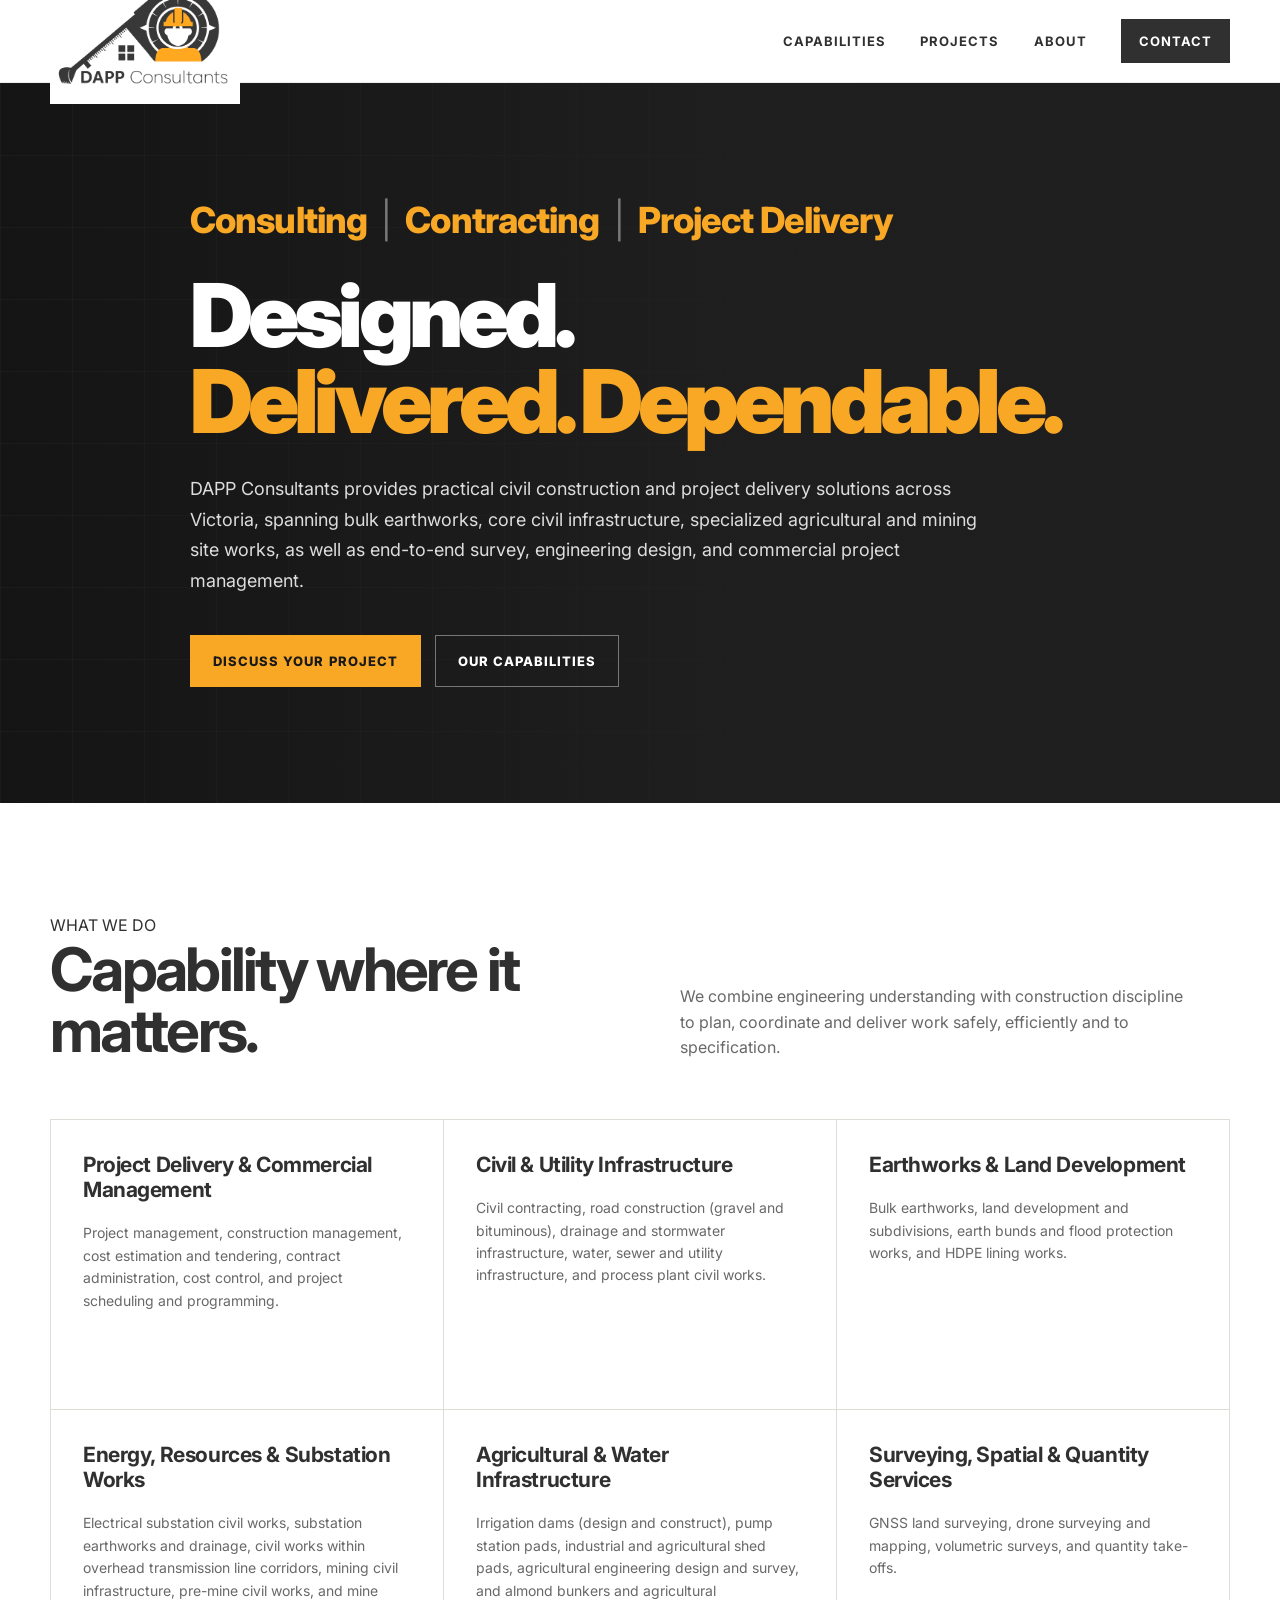
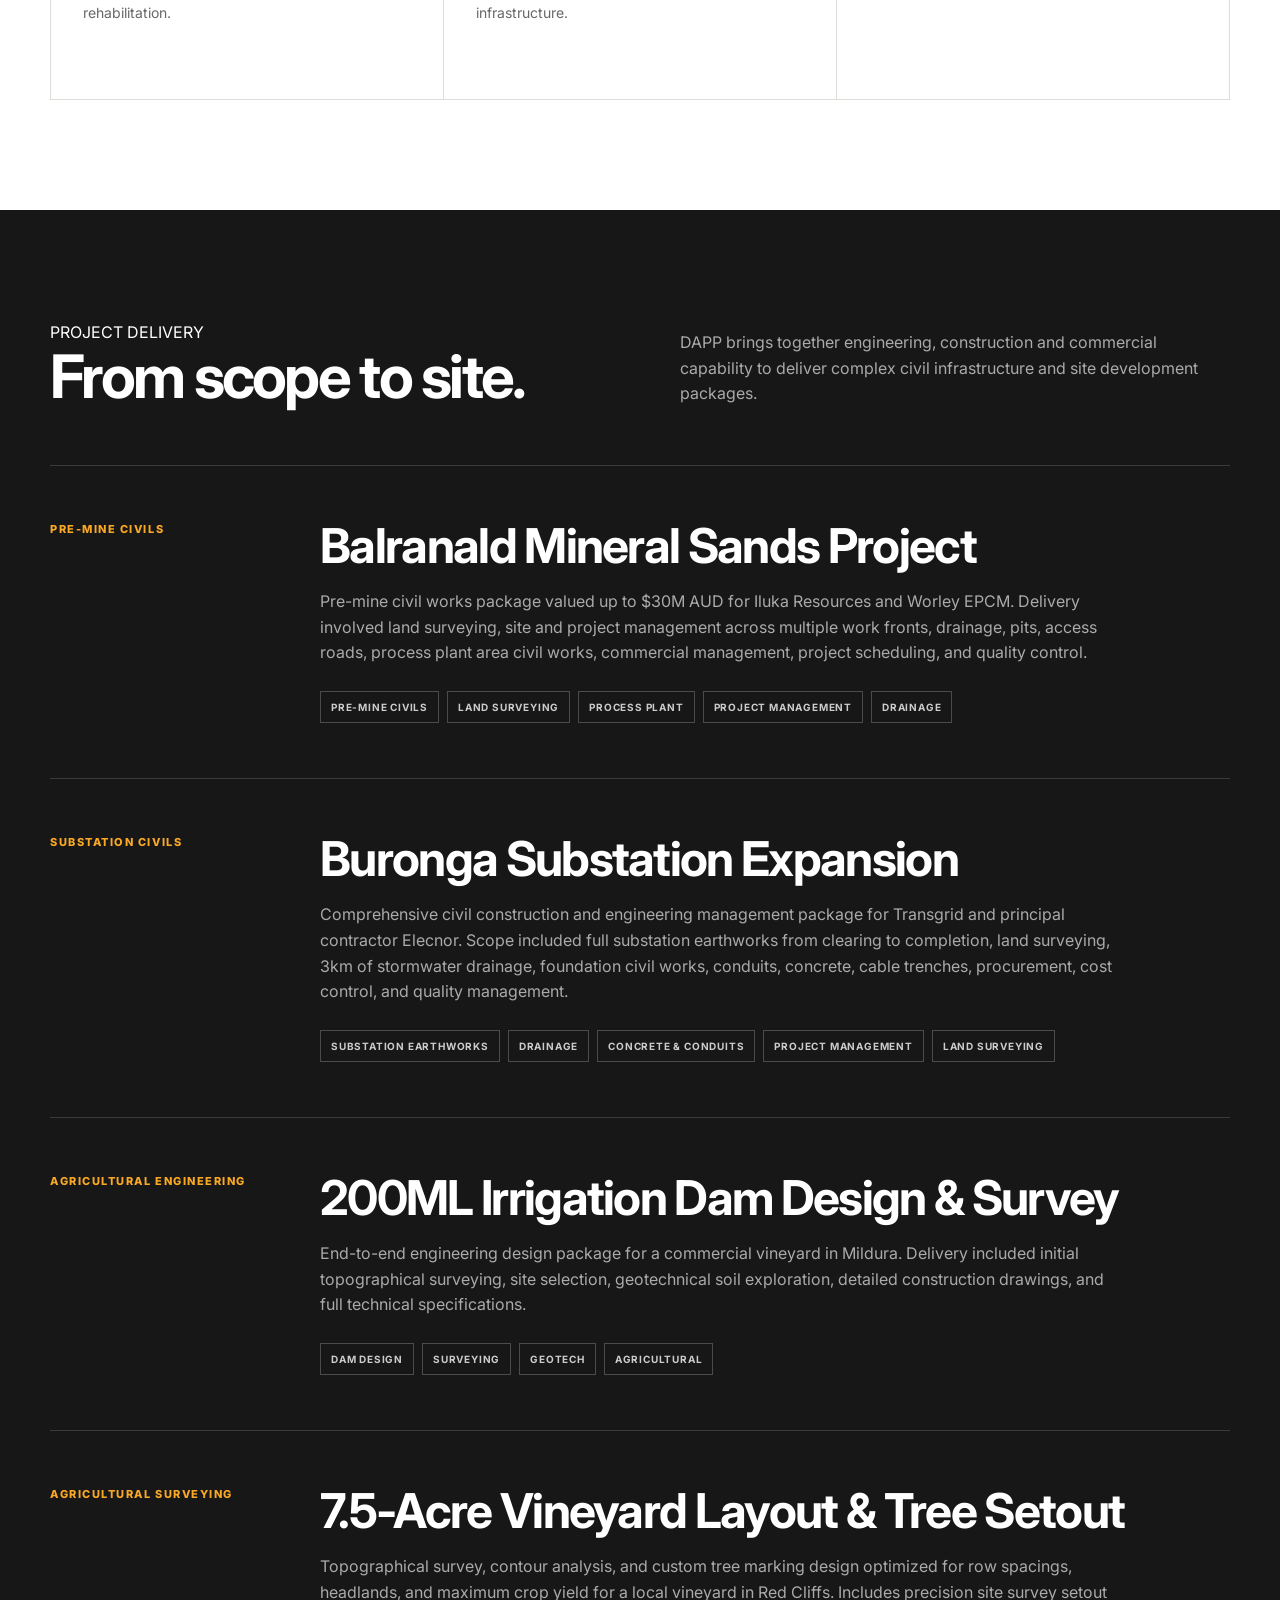
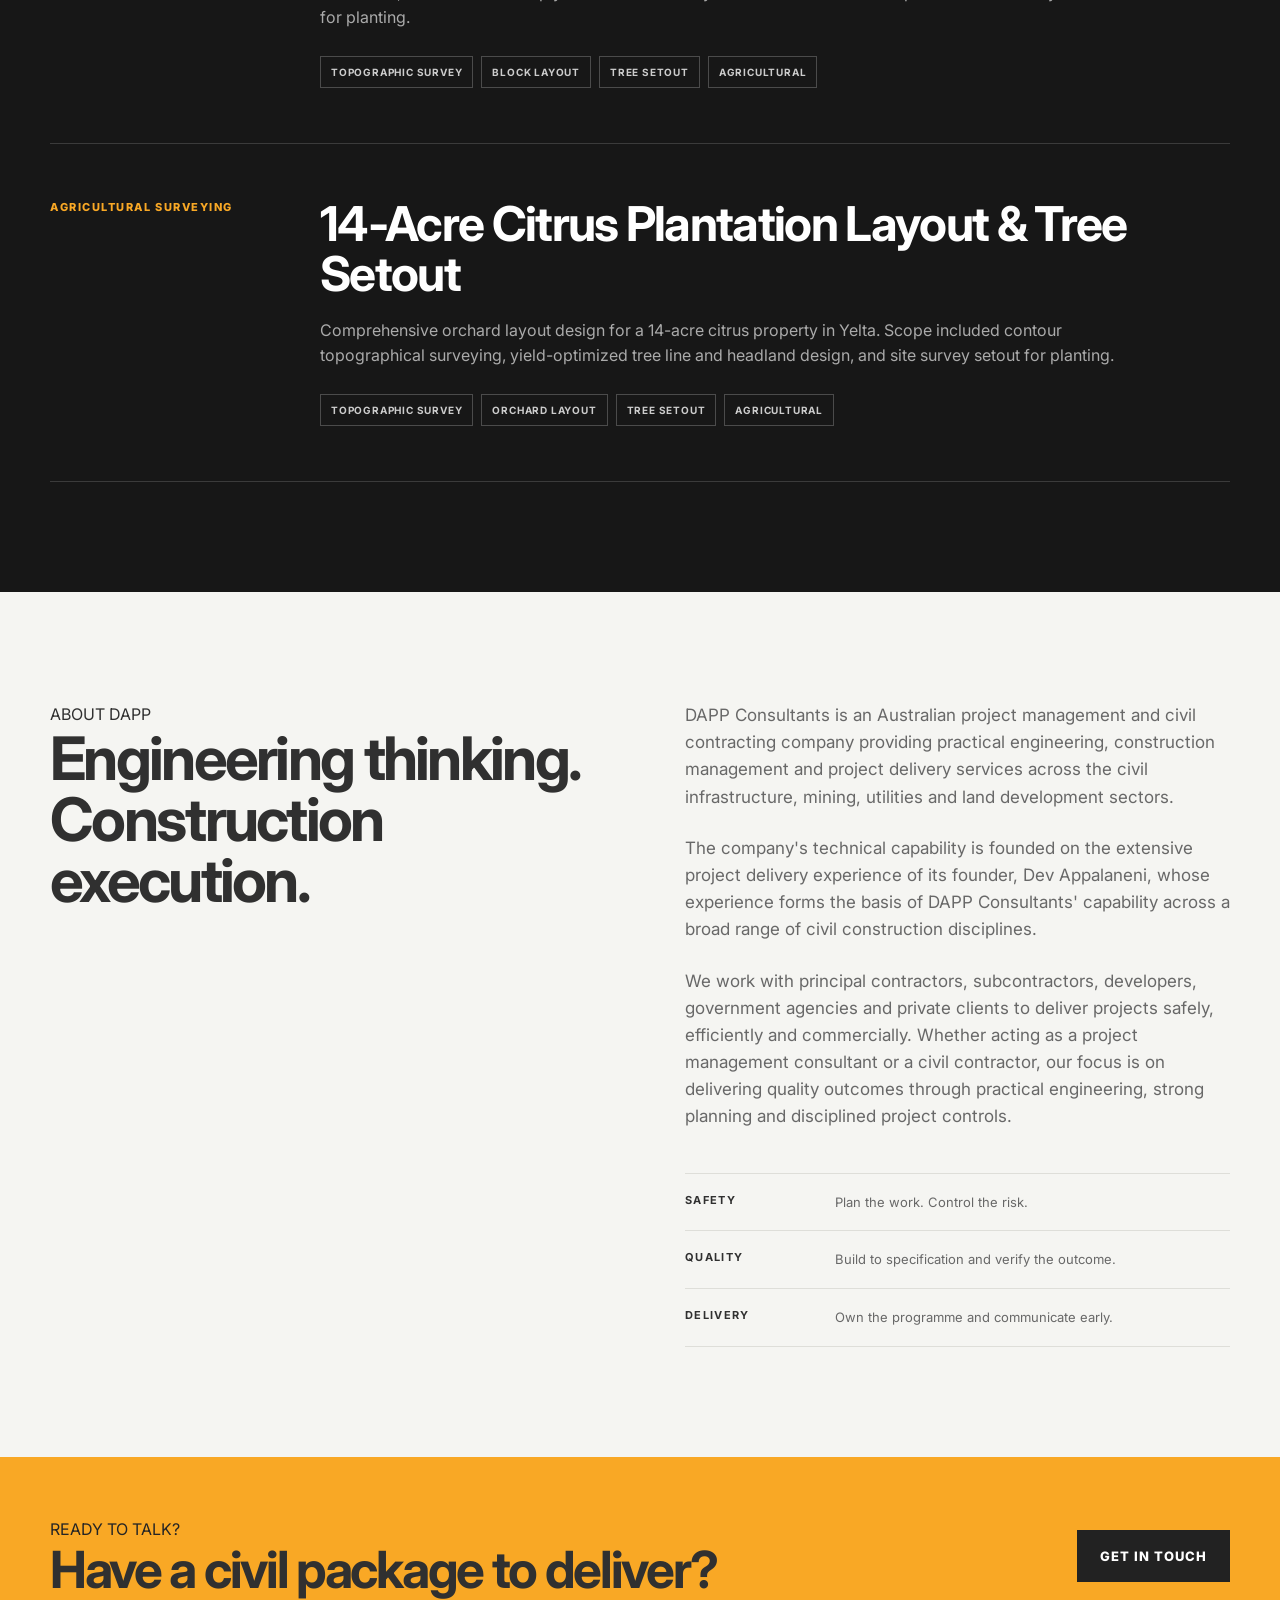
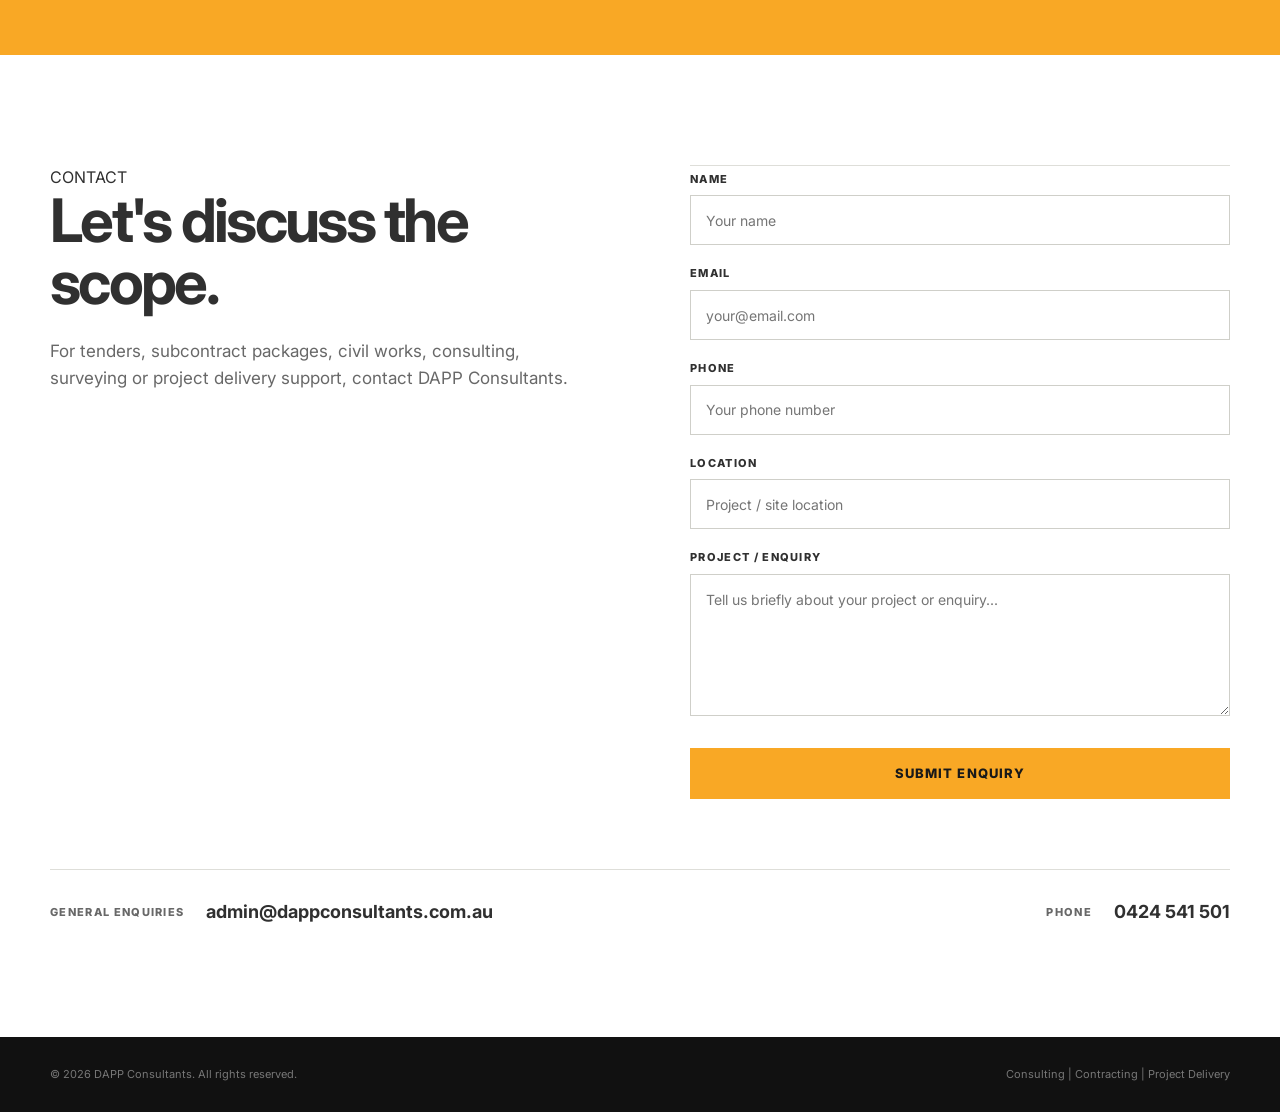
==== commit 9d67ff9e: "Update index.html" ====
--- a/index.html
+++ b/index.html
@@ -4,29 +4,72 @@
   <meta charset="utf-8">
   <meta name="viewport" content="width=device-width, initial-scale=1">
 
-  <title>DAPP Consultants | Consulting, Contracting & Project Delivery</title>
+  <title>DAPP Consultants | Civil Contractor & Project Delivery Victoria</title>
 
   <meta
     name="description"
-    content="DAPP Consultants provides practical civil construction, engineering, consulting and project delivery solutions across Victoria."
+    content="DAPP Consultants provides civil contracting, project management, earthworks, infrastructure, mining, utilities, agricultural engineering and surveying services across Victoria."
+  >
+
+  <meta name="robots" content="index, follow">
+
+  <link
+    rel="canonical"
+    href="https://dappconsultants.com.au/"
   >
 
   <meta name="theme-color" content="#262626">
 
   <meta
     property="og:title"
-    content="DAPP Consultants | Consulting, Contracting & Project Delivery"
+    content="DAPP Consultants | Civil Contractor & Project Delivery Victoria"
   >
 
   <meta
     property="og:description"
-    content="Practical engineering, civil contracting and project delivery services across Victoria."
-  >
-
-  <meta property="og:type" content="website">
-  <meta property="og:url" content="https://dappconsultants.com.au/">
-
-  <link rel="icon" type="image/png" href="./assets/dapp-logo.png">
+    content="Civil contracting, engineering, project management, earthworks, infrastructure and surveying services across Victoria."
+  >
+
+  <meta
+    property="og:url"
+    content="https://dappconsultants.com.au/"
+  >
+
+  <meta
+    property="og:type"
+    content="website"
+  >
+
+  <meta
+    property="og:site_name"
+    content="DAPP Consultants"
+  >
+
+  <link
+    rel="icon"
+    type="image/png"
+    href="./assets/dapp-logo.png"
+  >
+
+  <!-- Business structured data -->
+  <script type="application/ld+json">
+  {
+    "@context": "https://schema.org",
+    "@type": "Organization",
+    "name": "DAPP Consultants",
+    "url": "https://dappconsultants.com.au/",
+    "logo": "https://dappconsultants.com.au/assets/dapp-logo.png",
+    "email": "admin@dappconsultants.com.au",
+    "telephone": "+61424541501",
+    "description": "Australian project management and civil contracting company providing practical engineering, construction management and project delivery services across civil infrastructure, mining, utilities and land development.",
+    "areaServed": {
+      "@type": "State",
+      "name": "Victoria"
+    },
+    "sameAs": []
+  }
+  </script>
+
   <link rel="stylesheet" href="./styles.css">
 </head>
 
--- a/styles.css
+++ b/styles.css
@@ -123,11 +123,10 @@
   background:
     linear-gradient(
       90deg,
-      rgba(20,20,20,.96) 0%,
-      rgba(30,30,30,.91) 55%,
-      rgba(30,30,30,.70) 100%
+      rgba(20,20,20,.97) 0%,
+      rgba(30,30,30,.94) 55%,
+      rgba(30,30,30,.90) 100%
     ),
-    url("./assets/dapp-logo.png") right 12% center / 650px auto no-repeat,
     #222;
 
   color: #fff;
@@ -162,24 +161,36 @@
 .hero-content {
   position: relative;
   z-index: 2;
-  max-width: 820px;
+  max-width: 900px;
   padding: 90px 0;
 }
 
-.eyebrow {
+
+/* THREE PILLARS */
+
+.hero-pillars {
   color: var(--orange);
-  font-size: 12px;
+  font-size: clamp(26px, 3vw, 36px);
+  line-height: 1.2;
   font-weight: 800;
-  letter-spacing: .18em;
-  text-transform: uppercase;
-  margin-bottom: 18px;
-}
+  letter-spacing: -.025em;
+  margin-bottom: 30px;
+}
+
+.hero-pillars span {
+  color: #777;
+  font-weight: 400;
+  padding: 0 8px;
+}
+
+
+/* TAGLINE */
 
 .hero h1 {
   font-size: clamp(48px, 7vw, 88px);
   line-height: .98;
   letter-spacing: -.055em;
-  margin: 0 0 28px;
+  margin: 0 0 30px;
   font-weight: 900;
 }
 
@@ -188,8 +199,9 @@
 }
 
 .hero-copy {
-  max-width: 780px;
+  max-width: 820px;
   font-size: 18px;
+  line-height: 1.7;
   color: #ddd;
   margin: 0 0 38px;
 }
@@ -233,16 +245,6 @@
   border-color: #fff;
 }
 
-.hero-mark {
-  position: absolute;
-  right: -30px;
-  bottom: -120px;
-  font-size: 220px;
-  line-height: 1;
-  font-weight: 900;
-  color: rgba(255,255,255,.035);
-}
-
 
 /* =========================
    GENERAL SECTIONS
@@ -532,9 +534,9 @@
 }
 
 
-/* COMPANY EMAIL */
-
-.company-email {
+/* COMPANY CONTACT */
+
+.company-contact {
   margin-top: 70px;
   padding-top: 28px;
   border-top: 1px solid var(--line);
@@ -542,23 +544,30 @@
   display: flex;
   justify-content: space-between;
   align-items: center;
-  gap: 20px;
-}
-
-.company-email span {
+  gap: 50px;
+}
+
+.company-contact-item {
+  display: flex;
+  align-items: center;
+  gap: 22px;
+}
+
+.company-contact-item span {
   color: var(--muted);
   font-size: 11px;
   font-weight: 800;
   letter-spacing: .12em;
   text-transform: uppercase;
-}
-
-.company-email a {
+  white-space: nowrap;
+}
+
+.company-contact-item a {
   font-size: 18px;
   font-weight: 700;
 }
 
-.company-email a:hover {
+.company-contact-item a:hover {
   color: var(--orange-dark);
 }
 
@@ -622,16 +631,16 @@
     display: block;
   }
 
+
   .hero {
-    min-height: 650px;
+    min-height: 680px;
 
     background:
       linear-gradient(
         90deg,
         rgba(20,20,20,.97),
-        rgba(20,20,20,.88)
+        rgba(20,20,20,.94)
       ),
-      url("./assets/dapp-logo.png") center 20% / 430px auto no-repeat,
       #222;
   }
 
@@ -639,6 +648,16 @@
     padding: 75px 0;
   }
 
+  .hero-pillars {
+    font-size: 23px;
+    line-height: 1.35;
+    margin-bottom: 25px;
+  }
+
+  .hero-pillars span {
+    padding: 0 4px;
+  }
+
   .hero h1 {
     font-size: clamp(44px, 13vw, 68px);
   }
@@ -646,6 +665,7 @@
   .hero-copy {
     font-size: 16px;
   }
+
 
   .section {
     padding: 80px 0;
@@ -658,6 +678,7 @@
     gap: 35px;
   }
 
+
   .capability-grid {
     grid-template-columns: 1fr;
   }
@@ -665,21 +686,32 @@
   .capability-card {
     min-height: auto;
   }
+
 
   .project-feature {
     grid-template-columns: 1fr;
     gap: 15px;
   }
 
+
   .cta-inner {
     align-items: flex-start;
     flex-direction: column;
   }
 
-  .company-email {
+
+  .company-contact {
     align-items: flex-start;
     flex-direction: column;
-  }
+    gap: 22px;
+  }
+
+  .company-contact-item {
+    align-items: flex-start;
+    flex-direction: column;
+    gap: 5px;
+  }
+
 
   .footer-inner {
     padding: 20px 0;
